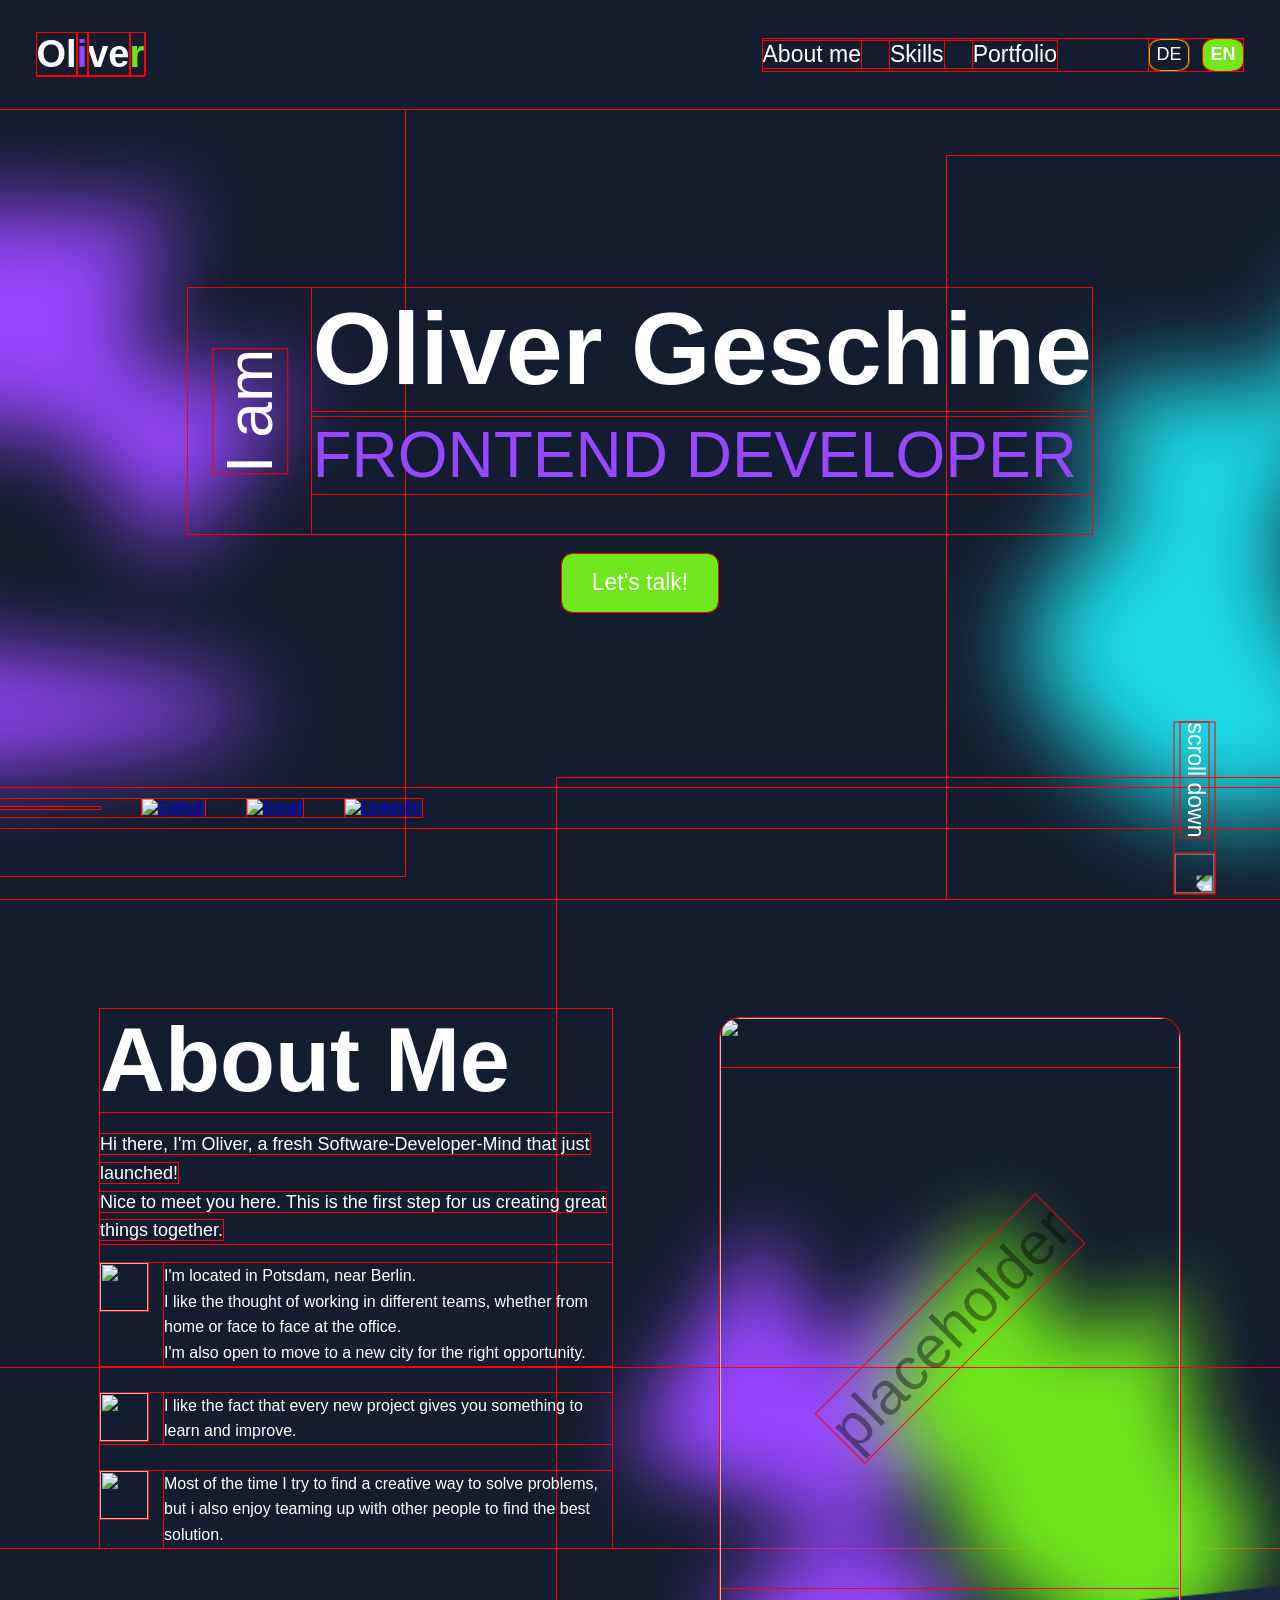
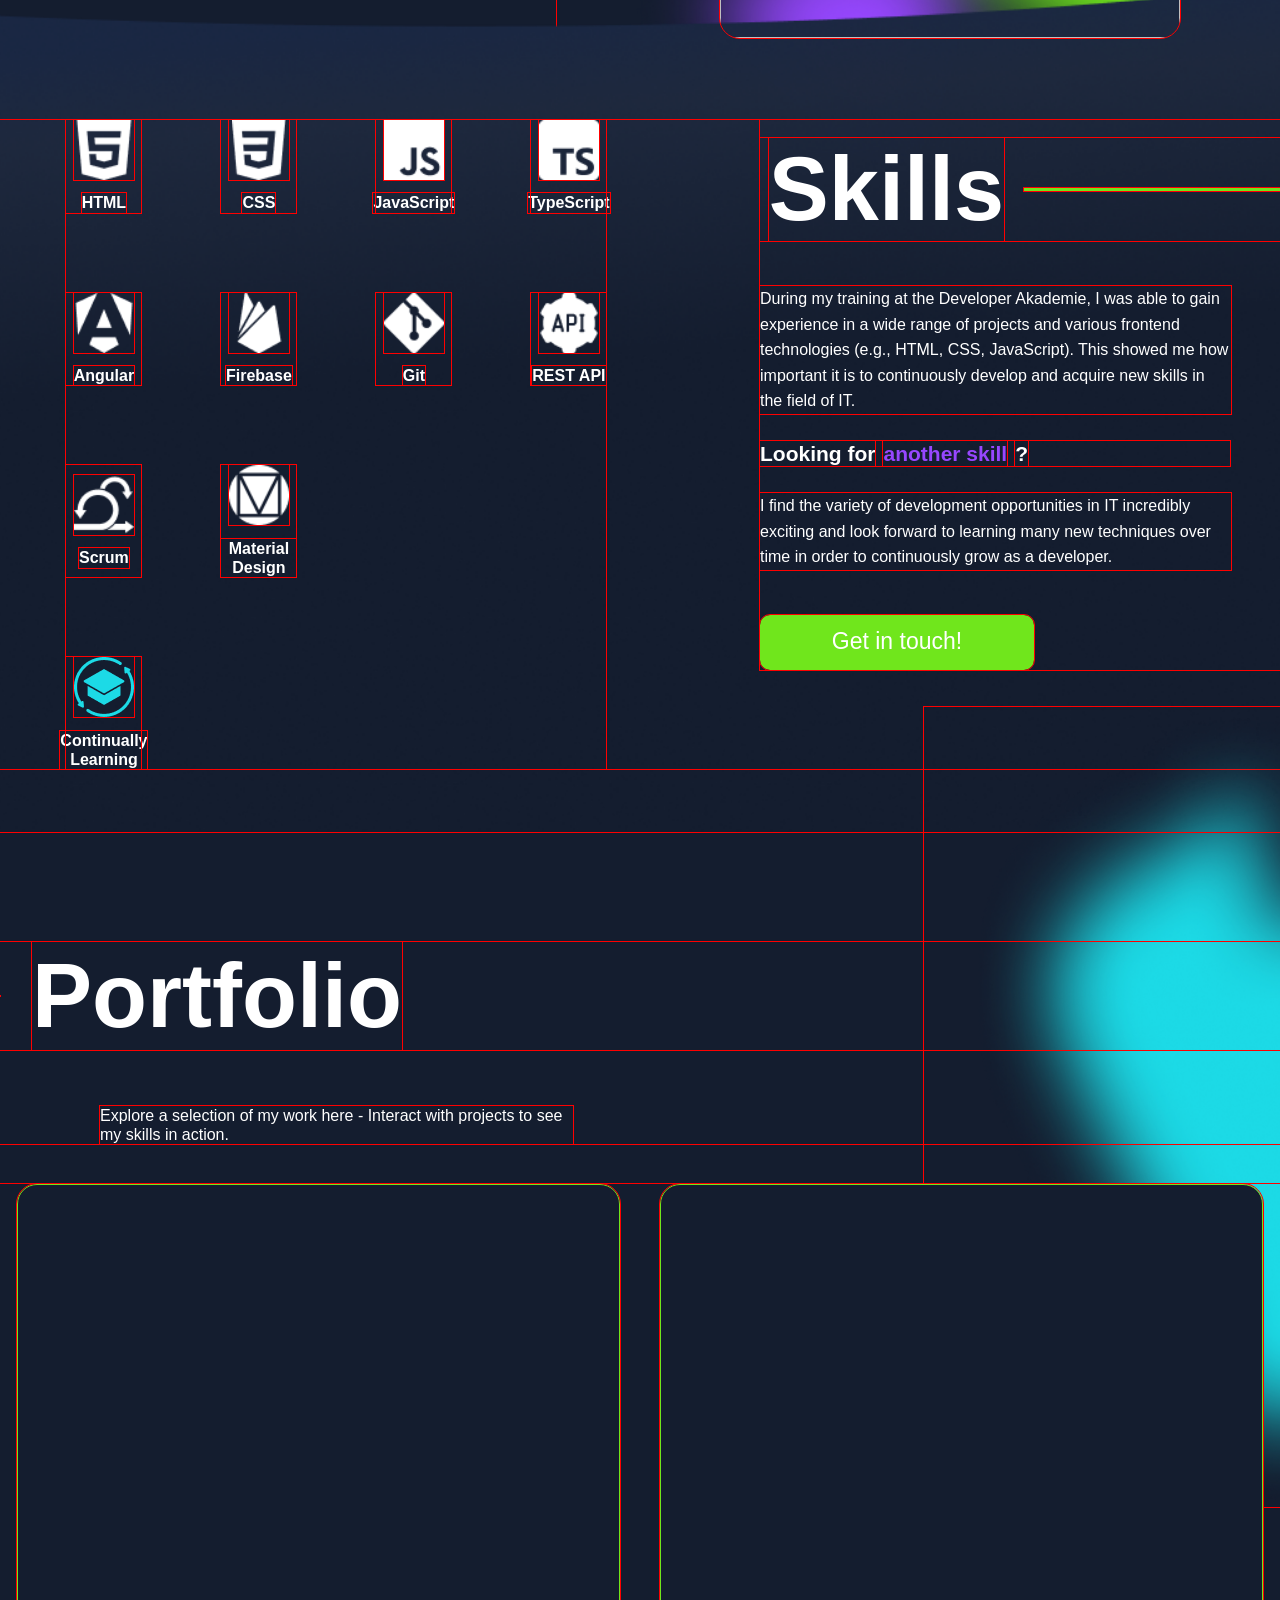
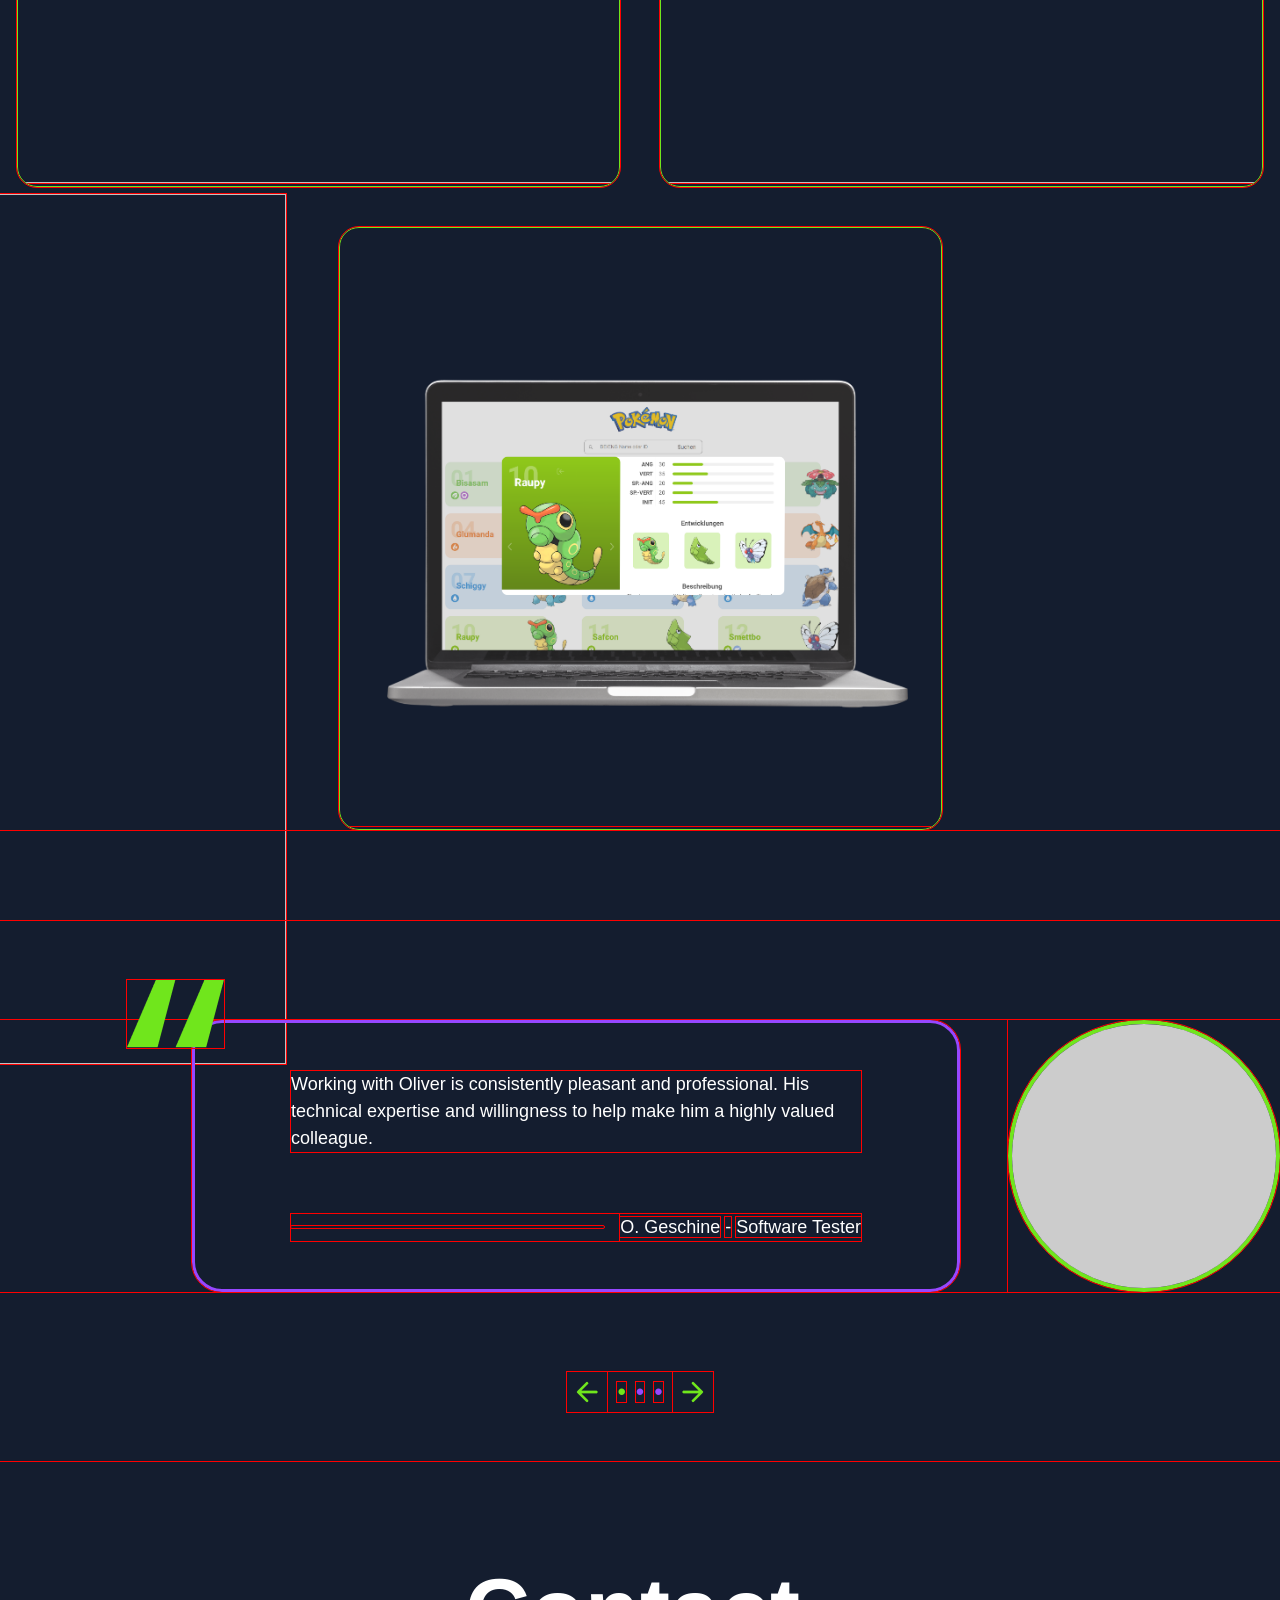
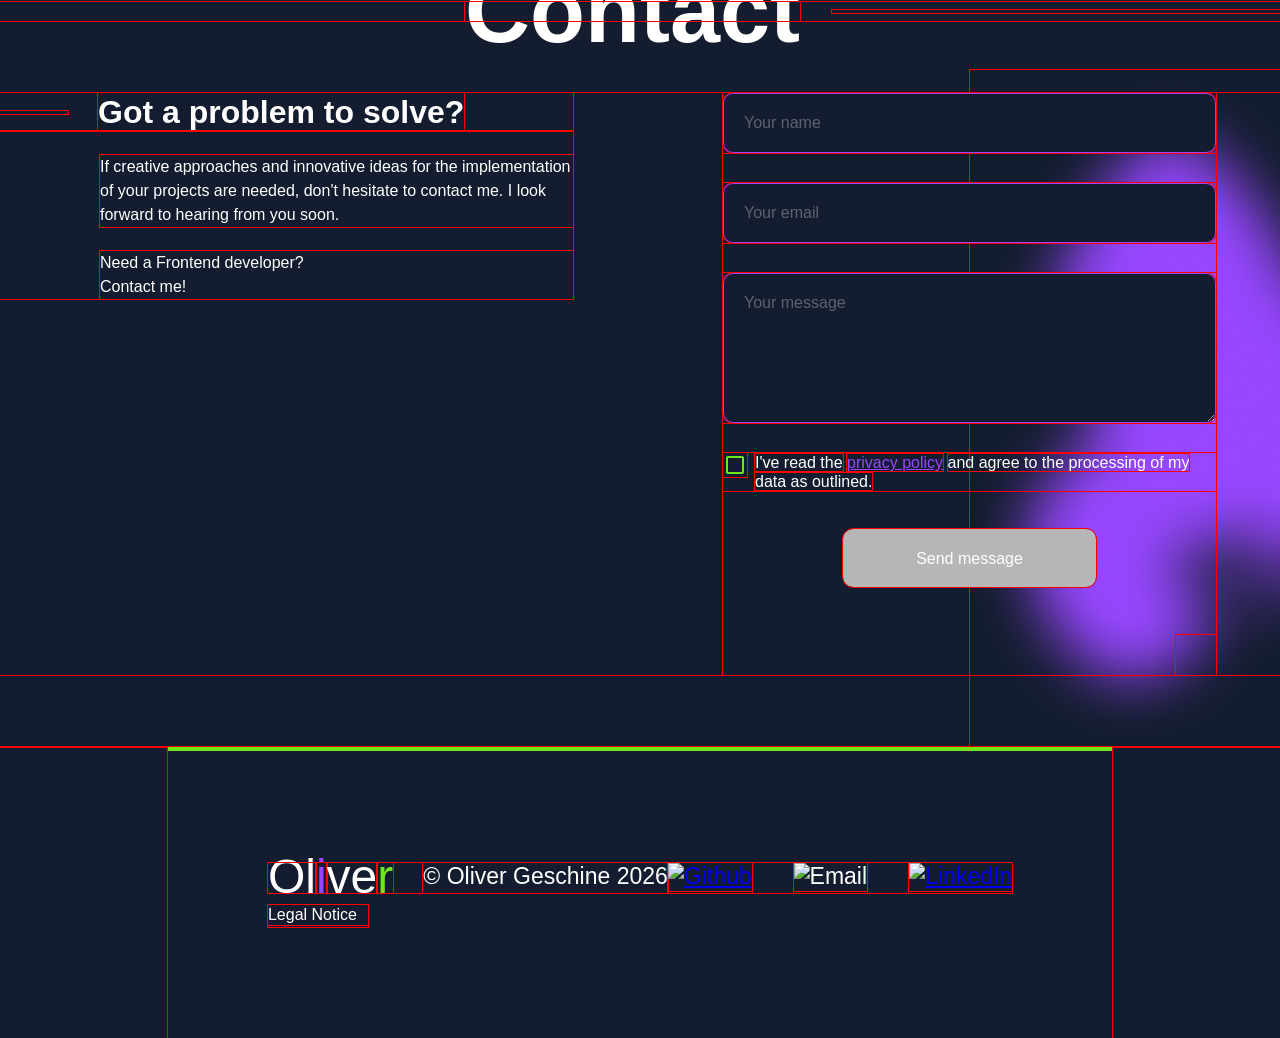
==== index.html @ 58167106 "update on contact section css & js" ====
<!DOCTYPE html>
<html lang="en" translate="no">

<head>
    <meta charset="UTF-8">
    <meta name="viewport" content="width=device-width, initial-scale=1.0">
    <title>Portfolio</title>

    <link rel="stylesheet" href="style.css">
    <link rel="stylesheet" href="./styles/navbar.css">
    <link rel="stylesheet" href="./styles/landing-section.css">
    <link rel="stylesheet" href="./styles/about-me-section.css">
    <link rel="stylesheet" href="./styles/skills-section.css">
    <link rel="stylesheet" href="./styles/portfolio-section.css">
    <link rel="stylesheet" href="./styles/comment-section.css">
    <link rel="stylesheet" href="./styles/contact-section.css">
    <link rel="stylesheet" href="./styles/footer.css">

    <link rel="icon"
        href="data:image/svg+xml,<svg xmlns='http://www.w3.org/2000/svg' viewBox='0 0 100 100'><rect fill='%23141D2F' width='100' height='100' rx='15'/><circle cx='50' cy='50' r='25' stroke='%2370E61C' stroke-width='6' fill='none'/><path d='M50 25 L50 35' stroke='%239747FF' stroke-width='6' stroke-linecap='round'/></svg>">

    <script src="https://cdn.jsdelivr.net/npm/@emailjs/browser@3/dist/email.min.js"></script>

    <script src="./scripts/includeHTML.js"></script>
    <script src="./scripts/projects.js"></script>
    <script src="./scripts/skills.js"></script>
    <script src="./scripts/comments.js"></script>
    <script src="./scripts/validation.js"></script>
    <script src="./scripts/contact.js"></script>
    <script src="./scripts/navbar.js"></script>
    <script src="./scripts/translations.js"></script>
    <script src="script.js"></script>
</head>

<body onload="init()">
    <div class="content-wrapper">
        <nav>
            <h1>
                <a href="#landing_page">
                    <span>Ol</span><span class="purple-dot">i</span><span>ve</span><span class="green-r">r</span>
                </a>
            </h1>


            <div class="navigation-bar">

                <div class="navigation-links-container">
                    <div class="navigations-links">
                        <a href="#about_me" onclick="setActiveNav(this)" data-translate="nav.about">About me</a>
                        <img class="navigation-links-img dNone" src="./assets/icons/purple_line.png" alt="">
                    </div>
                    <div class="navigations-links">
                        <a href="#skills" onclick="setActiveNav(this)" data-translate="nav.skills">Skills</a>
                        <img class="navigation-links-img dNone" src="./assets/icons/purple_line.png" alt="">
                    </div>
                    <div class="navigations-links">
                        <a href="#portfolio" onclick="setActiveNav(this)" data-translate="nav.portfolio">Portfolio</a>
                        <img class="navigation-links-img dNone" src="./assets/icons/purple_line.png" alt="">
                    </div>
                </div>

                <div class="change_language_container">
                    <button class="language-button" id="de_button" onclick="setLanguageDE()">DE</button>
                    <button class="language-button" id="en_button" onclick="setLanguageEN()">EN</button>
                </div>

                <div id="burger_menu" class="menu-icon dNone" onclick="toggleModal()">
                    <div class="menu-icon-line-top"></div>
                    <div class="menu-icon-line-middle"></div>
                    <div class="menu-icon-line-bottom"></div>
                </div>

            </div>

            <div id="modal" class="modal dNone">
                <div class="modal-content">
                    <a href="#about_me" onclick="setActiveNav(this)" data-translate="nav.about">About me</a>
                    <a href="#skills" onclick="setActiveNav(this)" data-translate="nav.skills">Skills</a>
                    <a href="#portfolio" onclick="setActiveNav(this)" data-translate="nav.portfolio">Portfolio</a>
                    <a href="#contact" onclick="setActiveNav(this)" data-translate="nav.contact">Contact</a>
                    <div class="modal-language-container">
                        <button class="language-button-modal" id="de_button_modal"
                            onclick="setLanguageDEModal()">DE</button>
                        <button class="language-button-modal dNone" id="de_active_modal">DE</button>
                        <p>/</p>
                        <button class="language-button-modal" id="en_button_modal"
                            onclick="setLanguageENModal()">EN</button>
                        <button class="language-button-modal dNone" id="en_active_modal">EN</button>
                    </div>
                </div>
            </div>

        </nav>


        <landing-section id="landing_page" class="landing-section">
            <div class="headline-wrapper">
                <h3 data-translate="landing.iam">I am</h3>
                <div class="headlines">
                    <h1>Oliver Geschine</h1>
                    <h2 data-translate="landing.role">FRONTEND DEVELOPER</h2>
                </div>
            </div>

            <a href="#contact" class="landing-section-button" data-translate="landing.cta">Let's talk!</a>

            <div class="landing-section-link-container">
                <div class="links">
                    <img src="./assets/icons/green_line.png" alt="">
                    <a href="https://github.com/OliGeschine" target="_blank"><img src="./assets/icons/github.png"
                            alt="Github"></a>
                    <a href="#contact"><img src="./assets/icons/email.png" alt="Email"></a>
                    <a href="https://www.linkedin.com/in/oliver-geschine-a71230404/" target="_blank"><img
                            src="./assets/icons/linkedin.png" alt="LinkedIn"></a>
                </div>

                <div class="scroll-down-container">
                    <p data-translate="landing.scroll">Scroll down</p>
                    <img src="./assets/icons/white_arrow_up_framed.png" alt="">
                </div>
            </div>

            <div class="landing-section-shadows">
                <img src="./assets/img/landing_section_shadow_purple.png" alt="">
                <img src="./assets/img/landing_section_shadow_blue.svg" alt="">
            </div>

        </landing-section>


        <section id="about_me" class="about_me_section">
            <div class="infobox">
                <h1 data-translate="about.title">About Me</h1>
                <span data-translate="about.intro">
                    Hi there, I'm Oliver, a fresh Software-Developer-Mind that just launched! <br>
                    Nice to meet you here. This is the first step for us creating great things together. <br>
                </span>
                <div class="short_info_container">
                    <div class="short_info">
                        <img class="about_me_icons" src="./assets/icons/location_icon.png" alt="">
                        <span data-translate="about.location">
                        </span>
                    </div>
                    <div class="short_info">
                        <img class="about_me_icons" src="./assets/icons/bulb_icon.png" alt="">
                        <span data-translate="about.learning">
                            I like the fact that every new project gives you something to learn and improve.

                        </span>
                    </div>
                    <div class="short_info">
                        <img class="about_me_icons" src="./assets/icons/puzzle_icon.svg" alt="">
                        <span data-translate="about.problem">
                            Most of the time I try to find a creative way to solve problems, but i also enjoy teaming up
                            with other people to find the best solution.
                        </span>
                    </div>
                </div>
            </div>

            <div class="profile_picture_container">
                <span class="placeholder_span">placeholder</span>
                <img class="profile_picture" src="./assets/img/profile_picture.png" alt="">
                <img class="about-me-section-shadows" src="./assets/img/purple_green_shadow.png" alt="">
                <img class="vector-bg-img" src="./assets/img/Vector.png" alt="">
            </div>


        </section>


        <section id="skills" class="skills_section">
            <div class="skills-content">
                <div id="skillsDesktop" class="skills-overview">
                    <div class="skill-container">
                        <img class="skills_picture" src="./assets/img/html.png" alt="">
                        <span>HTML</span>
                    </div>

                    <div class="skill-container">
                        <img class="skills_picture" src="./assets/img/css.png" alt="">
                        <span>CSS</span>
                    </div>
                    <div class="skill-container">
                        <img class="skills_picture" src="./assets/img/javascript.png" alt="">
                        <span>JavaScript</span>
                    </div>

                    <div class="skill-container">
                        <img class="skills_picture" src="./assets/img/typescript.png" alt="">
                        <span>TypeScript</span>
                    </div>
                    <div class="skill-container">
                        <img class="skills_picture" src="./assets/img/angular.png" alt="">
                        <span>Angular</span>
                    </div>

                    <div class="skill-container">
                        <img class="skills_picture" src="./assets/img/firebase.png" alt="">
                        <span>Firebase</span>
                    </div>
                    <div class="skill-container">
                        <img class="skills_picture" src="./assets/img/git.png" alt="">
                        <span>Git</span>
                    </div>

                    <div class="skill-container">
                        <img class="skills_picture" src="./assets/img/rest_api.png" alt="">
                        <span>REST API</span>
                    </div>
                    <div class="skill-container">
                        <img class="skills_picture" src="./assets/img/scrum.png" alt="">
                        <span>Scrum</span>
                    </div>

                    <div class="skill-container">
                        <img class="skills_picture" src="./assets/img/material_design.png" alt="">
                        <span>Material Design</span>
                    </div>
                    <div class="skill-container">
                        <img class="skills_picture" src="./assets/img/continually_learning_blue.png" alt="">
                        <span>Continually Learning</span>
                    </div>
                </div>

                <div class="skills_infobox">
                    <div class="skills_headline_container">
                        <h1 data-translate="skills.title">Skills</h1>
                        <img class="blue_line" src="./assets/icons/blue_line.png" alt="">
                    </div>

                    <span data-translate="skills.intro" class="skills-intro"></span>
                    <div id="skillsMobile" class="skills-overview">
                        <div class="skill-container">
                            <img class="skills_picture" src="./assets/img/html.png" alt="">
                            <span>HTML</span>
                        </div>

                        <div class="skill-container">
                            <img class="skills_picture" src="./assets/img/css.png" alt="">
                            <span>CSS</span>
                        </div>
                        <div class="skill-container">
                            <img class="skills_picture" src="./assets/img/javascript.png" alt="">
                            <span>JavaScript</span>
                        </div>

                        <div class="skill-container">
                            <img class="skills_picture" src="./assets/img/typescript.png" alt="">
                            <span>TypeScript</span>
                        </div>
                        <div class="skill-container">
                            <img class="skills_picture" src="./assets/img/angular.png" alt="">
                            <span>Angular</span>
                        </div>

                        <div class="skill-container">
                            <img class="skills_picture" src="./assets/img/firebase.png" alt="">
                            <span>Firebase</span>
                        </div>
                        <div class="skill-container">
                            <img class="skills_picture" src="./assets/img/git.png" alt="">
                            <span>Git</span>
                        </div>

                        <div class="skill-container">
                            <img class="skills_picture" src="./assets/img/rest_api.png" alt="">
                            <span>REST API</span>
                        </div>
                        <div class="skill-container">
                            <img class="skills_picture" src="./assets/img/scrum.png" alt="">
                            <span>Scrum</span>
                        </div>

                        <div class="skill-container">
                            <img class="skills_picture" src="./assets/img/material_design.png" alt="">
                            <span>Material Design</span>
                        </div>
                        <div class="skill-container">
                            <img class="skills_picture" src="./assets/img/continually_learning_blue.png" alt="">
                            <span>Continually Learning</span>
                        </div>
                    </div>
                    <div class="h2_container">
                        <p data-translate="skills.looking"></p>
                        <p data-translate="skills.another" class="purple-p">another skill</p>
                        <p data-translate="skills.question">?</p>
                    </div>
                    <span data-translate="skills.description" class="skills_infobox_span"></span>
                    <a href="#contact" class="skills-section-button" data-translate="skills.cta"></a>
                </div>
            </div>
        </section>



        <section id="portfolio" class="portfolio_section">
            <div class="project-headline-wrapper">
                <div class="headline_container">
                    <img src="./assets/icons/purple_line.png" alt="">
                    <h1 data-translate="portfolio.title">Portfolio</h1>
                </div>
                <span data-translate="portfolio.headline" class="headline_span"></span>
            </div>

            <div id="projectList" class="project-wrapper"></div>
            <div class="portfolio-section-shadows">
                <img class="blue-shadow" src="./assets/img/blue_shadow.png" alt="">
                <img class="green-shadow" src="./assets/img/green_shadow.png" alt="">
            </div>

        </section>


        <section class="comment-section" id="comment-section">
            <div class="comment-content">
                <img class="quote-marks" src="./assets/icons/quotation_marks_green.png" alt="">
                <div class="comment-container">
                    <span name="comment" id="comment" cols="30" rows="10"
                        placeholder="Write your comment here..."></span>
                    <div class="comment-writer-container">
                        <img class="comment-blue-line" src="./assets/icons/blue_line.png" alt="">
                        <div class="comment-writer">
                            <span id="name"></span>
                            <span>-</span>
                            <span id="position"></span>
                        </div>
                    </div>
                </div>
                <div class="comment-img-container">
                    <div class="green-border">
                        <img class="comment-img" id="comment_img" alt="">
                    </div>
                    <img class="comment-green-line" src="./assets/icons/green_line.png" alt="">
                </div>
            </div>

            <div class="comment-navigation-container">
                <div id="left_arrow" class="arrow" onclick="changeComment(-1)" alt=""></div>
                <span id="navigation_dot_left" class="navigation-dot">•</span>
                <span id="navigation_dot_middle" class="navigation-dot">•</span>
                <span id="navigation_dot_right" class="navigation-dot">•</span>
                <div id="right_arrow" class="arrow" onclick="changeComment(1)" alt=""></div>
            </div>
        </section>

        <section id="contact" class="contact-section">

            <div class="contact-headline-container">
                <h1 data-translate="contact.title">Contact</h1>
                <img src="./assets/icons/green_line.png" alt="">
            </div>
            <div class="contact-content-container">
                <div class="contact-content-wrapper">
                    <div class="contact-content-headline-container">
                        <img class="contact-content-img" src="./assets/icons/blue_line.png" alt="">
                        <h2 data-translate="contact.problem">Got a problem to solve?</h2>
                    </div>
                    <div class="contact-content-span-container">
                        <span data-translate="contact.message"></span>
                        <span data-translate="contact.need">Need a Frontend developer? Contact me!</span>
                    </div>
                </div>
                <div class="contact-input-container">
                    <div class="inputFieldWrapper">
                        <input class="inputFields" type="text" placeholder="Your name" id="contactName"
                            data-translate-placeholder="contact.name.placeholder" required>
                        <img class="inputIcon" src="./assets/icons/error.png" alt="Error">
                        <div id="nameError" class="inputError dNone" data-translate="contact.name.errorText">Fehlertext
                        </div>
                    </div>
                    <div class="inputFieldWrapper">
                        <input class="inputFields" type="email" placeholder="Your email" id="contactEmail"
                            data-translate-placeholder="contact.email.placeholder" required>
                        <img class="inputIcon" src="./assets/icons/error.png" alt="Error">
                        <div id="emailError" class="inputError dNone" data-translate="contact.email.errorText">
                            Fehlertext</div>
                    </div>
                    <div class="inputFieldWrapper">
                        <textarea class="inputFields contact-message" placeholder="Your message" id="contactMessage"
                            data-translate-placeholder="contact.message.placeholder" required></textarea>
                        <img class="inputIcon" src="./assets/icons/error.png" alt="Error">
                        <div id="messageError" class="inputError dNone" data-translate="contact.message.errorText">
                            Fehlertext</div>
                    </div>
                    <div class="checkbox-container">
                        <div id="checkbox" type="checkbox" class="checkbox-icon-container"></div>
                        <p>
                            <span data-translate="contact.privacy.before">I've read the</span>
                            <span class="privacy-policy" data-translate="contact.privacy.link"
                                onclick="window.location.href='./privacy_policy.html'">privacy policy</span>
                            <span data-translate="contact.privacy.after">and agree to the processing of my data as
                                outlined.</span>
                        </p>
                        <span class="error-message" data-translate="contact.privacy.error">Please accept the privacy
                            policy.</span>
                    </div>
                    <button id="sendMessageButton" class="send-message-button" data-translate="contact.send"
                        disabled>Send message</button>
                    <a id="up_arrow" class="arrow" href="#landing_page"></a>
                </div>
            </div>
            <div class="inputFieldContainer">
            </div>
            <div class="contact-section-shadow">
                <img class="purple-shadow" src="./assets/img/purple_shadow.png" alt="">
            </div>
        </section>
        <div class="inlude-html" w3-include-html="./footer.html"></div>
    </div>
</body>

</html>
---- style.css ----
* {
    margin: 0;
    padding: 0;
    box-sizing: border-box;
    outline: 1px solid red;
}

html {
    height: 100%;
    scroll-behavior: smooth;
    background-color: #000000;
    display: flex;
    justify-content: center;
}

body {
    height: 100%;
    color: white;
    display: flex;
    justify-content: center;
    margin: 0;
    padding: 0;
    font-family: 'Poppins', sans-serif;
    box-sizing: border-box;
    width: 100%;
}

.content-wrapper {
    max-width: 1440px;
    width: 100%;
    display: flex;
    flex-direction: column;
    align-items: center;
    position: absolute;
    overflow: hidden;
    background-color: #141D2F;
}

.inlude-footer {
    width: 100%;
}

.dNone {
    display: none;
}

@font-face {
    font-family: 'Poppins';
    src: url('assets/fonts/Poppins/Poppins-Regular.woff') format('woff');
}

.poppins-thin {
    font-family: "Poppins", sans-serif;
    font-weight: 100;
    font-style: normal;
}

.poppins-extralight {
    font-family: "Poppins", sans-serif;
    font-weight: 200;
    font-style: normal;
}

.poppins-light {
    font-family: "Poppins", sans-serif;
    font-weight: 300;
    font-style: normal;
}

.poppins-regular {
    font-family: "Poppins", sans-serif;
    font-weight: 400;
    font-style: normal;
}

.poppins-medium {
    font-family: "Poppins", sans-serif;
    font-weight: 500;
    font-style: normal;
}

.poppins-semibold {
    font-family: "Poppins", sans-serif;
    font-weight: 600;
    font-style: normal;
}

.poppins-bold {
    font-family: "Poppins", sans-serif;
    font-weight: 700;
    font-style: normal;
}

.poppins-extrabold {
    font-family: "Poppins", sans-serif;
    font-weight: 800;
    font-style: normal;
}

.poppins-black {
    font-family: "Poppins", sans-serif;
    font-weight: 900;
    font-style: normal;
}

.poppins-thin-italic {
    font-family: "Poppins", sans-serif;
    font-weight: 100;
    font-style: italic;
}

.poppins-extralight-italic {
    font-family: "Poppins", sans-serif;
    font-weight: 200;
    font-style: italic;
}

.poppins-light-italic {
    font-family: "Poppins", sans-serif;
    font-weight: 300;
    font-style: italic;
}

.poppins-regular-italic {
    font-family: "Poppins", sans-serif;
    font-weight: 400;
    font-style: italic;
}

.poppins-medium-italic {
    font-family: "Poppins", sans-serif;
    font-weight: 500;
    font-style: italic;
}

.poppins-semibold-italic {
    font-family: "Poppins", sans-serif;
    font-weight: 600;
    font-style: italic;
}

.poppins-bold-italic {
    font-family: "Poppins", sans-serif;
    font-weight: 700;
    font-style: italic;
}

.poppins-extrabold-italic {
    font-family: "Poppins", sans-serif;
    font-weight: 800;
    font-style: italic;
}

.poppins-black-italic {
    font-family: "Poppins", sans-serif;
    font-weight: 900;
    font-style: italic;
}
---- styles/navbar.css ----
h1 a {
    text-decoration: none;
    color: white;

}

nav h1 {
    font-size: 38px;
}

nav {
    width: 100%;
    height: 109px;
    display: flex;
    justify-content: space-between;
    align-items: center;
    position: fixed;
    top: 0px;
    left: 50%;
    transform: translateX(-50%);
    max-width: 1440px;
    z-index: 99;
    background-color: #141D2F;
    padding: 0 37px;
}

.navigation-bar {
    gap: 92px;
    display: flex;
    align-items: center;
}

.navigation-links-container {
    display: flex;
    font-size: 23px;
    gap: 29px;
}

.navigation-links-container a {
    text-decoration: none;
    color: white;
    font-weight: 400;
    font-style: normal;
}

.navigation-links-container a:hover {
    color: #70e71a;
}

.navigations-links {
    display: flex;
    flex-direction: column;
    justify-content: flex-start;
    cursor: pointer;
}

.navigation-links-img {
    width: 57px;
    height: 3px;
}

.navigations-links.active a {
    color: #70e71a !important;
}

.navigations-links.active .navigation-links-img {
    display: block !important;
}

.change_language_container {
    display: flex;
    gap: 14px;
}

.language-button {
    font-family: 'Poppins', sans-serif;
    color: white;
    font-size: 18px;
    line-height: 120%;
    font-weight: 400;
    width: 40px;
    height: 32px;
    border-radius: 30%;
    background-color: #141D2F;
    border: solid 1px #70e71a;
}

.language-button:hover {
    cursor: pointer;
    background-color: #9747FF;
    border-color: #9747FF;
}

.language-button.active {
    background-color: #70e71a;
    font-weight: 700;
}

.language-button.active:hover {
    border-color: #70e71a;
    cursor: default;
}

.purple-dot {
    color: #9747ff;
}

.green-r {
    color: #70e71a;
}

.menu-icon {
    flex-direction: column;
    justify-content: center;
    align-items: center;
    width: 48px;
    height: 48px;
    padding-bottom: 0;
    padding-right: 0;
    margin-right: -0.5rem;
    cursor: pointer;
}

.menu-icon-line-top {
    width: 24px;
    height: 2px;
    background-color: white;
    padding-bottom: 0;
    padding-right: 0;
    transition: transform 0.7s;
    transform: translate3d(0px, 0px, 0px) scale3d(1, 1, 1) rotateX(0deg) rotateY(0deg) rotateZ(0deg) skew(0deg, 0deg);
    transform-style: preserve-3d;
}

.menu-icon-line-top.active {
    transform: translate3d(0px, 8px, 0px) scale3d(1, 1, 1) rotateX(0deg) rotateY(0deg) rotateZ(-45deg) skew(0deg, 0deg);
    transform-style: preserve-3d;
}

.menu-icon-line-middle {
    display: flex;
    justify-content: center;
    align-items: center;
    width: 24px;
    height: 2px;
    background-color: white;
    margin-top: 6px;
    margin-bottom: 6px;
    padding-bottom: 0;
    padding-right: 0;
    transition: width 0.3s;
}

.menu-icon-line-middle.active {
    width: 0px;
    height: 2px;
}

.menu-icon-line-bottom {
    width: 24px;
    height: 2px;
    background-color: white;
    padding-bottom: 0;
    padding-right: 0;
    transition: transform 0.7s;
    transform: translate3d(0px, 0px, 0px) scale3d(1, 1, 1) rotate(0deg) rotateY(0deg) rotateZ(0deg) skew(0deg, 0deg);
    transform-style: preserve-3d;
}

.menu-icon-line-bottom.active {
    transform: translate3d(0px, -8px, 0px) scale3d(1, 1, 1) rotateX(0deg) rotateY(0deg) rotateZ(45deg) skew(0deg, 0deg);
    transform-style: preserve-3d;
}

/* --- Modal --- */
.modal {
    display: flex;
    align-items: center;
    justify-content: center;
    position: fixed;
    top: 109px;
    right: 0;
    width: 250px;
    height: 500px;
    background-color: #414857;
    transform: translateX(100%);
    transition: transform 0.3s ease-in-out;
    z-index: 98;
}

.modal.dNone {
    display: none;
}

.modal.show {
    transform: translateX(0);
}

.modal-content {
    display: flex;
    justify-content: center;
    flex-direction: column;
    gap: 29px;
}

.modal-content a {
    font-size: 22px;
    text-decoration: none;
    color: white;
}

.modal-content a:hover {
    color: #70e71a;
}

.modal-language-container {
    display: flex;
    align-items: center;
    line-height: 120%;
}

.language-button-modal {
    font-family: 'Poppins', sans-serif;
    color: white;
    font-size: 18px;
    line-height: 120%;
    font-weight: 400;
    width: 40px;
    height: 32px;
    background-color: transparent;
    border: none;
    cursor: pointer;
}

.language-button-modal:hover {
    color: #70e71a;
}

.language-button-modal.active {
    color: #70e71a;
    font-weight: 700;
}


@media(max-width: 768px) {
    .navigation-links-container {
        display: none;
    }

    .change_language_container {
        display: none;
    }

    .menu-icon {
        display: flex;
        cursor: pointer;
    }
}
---- styles/landing-section.css ----
.landing-section {
    width: 100%;
    height: 100vh;
    display: flex;
    flex-direction: column;
    justify-content: center;
    align-items: center;
    position: relative;
    background-color: #141D2F;
    isolation: isolate;
}

.landing-section h1 {
    font-weight: 700;
    font-size: clamp(36px, 8vw, 128px);
    height: auto;
    line-height: 1.2;
}

.landing-section h2 {
    color: #9747FF;
    font-weight: 400;
    font-size: clamp(28px, 5vw, 64px);
    height: auto;
    line-height: 1.2;
}

.landing-section h3 {
    font-weight: 400;
    height: auto;
    font-size: clamp(28px, 5vw, 90px);
    rotate: -90deg;
    white-space: nowrap;
}

.headline-wrapper {
    display: flex;
    align-items: center;
}

.headlines {
    display: flex;
    flex-direction: column;
    gap: 6px;
    padding-bottom: 40px;
}

.landing-section-button {
    cursor: pointer;
    color: white;
    height: auto;
    border-radius: 10px;
    padding: clamp(12px, 2vw, 15px) clamp(20px, 4vw, 30px);
    background-color: #70E61C;
    font-size: clamp(16px, 2.5vw, 23px);
    line-height: 120%;
    transition: all 0.3s ease-in-out;
    border: none;
    text-decoration: none;
    margin-top: 20px;
    text-align: center;
}

.landing-section-button:hover {
    background-color: #9747FF;
    transform: scale(1.15);
}

.landing-section-link-container {
    display: flex;
    justify-content: space-between;
    align-items: center;
    width: 100%;
    position: absolute;
    bottom: clamp(40px, 8vh, 100px);
}

.links {
    display: flex;
    align-items: center;
    gap: clamp(20px, 4vw, 42px);
}

.links>img {
    width: clamp(50px, 10vw, 100px);
    height: 2px;
}

.links a {
    transition: transform 0.1s ease-in-out;
}

.links a img {
    width: clamp(30px, 5vw, 40px);
    height: clamp(30px, 5vw, 40px);
}

.links a:hover {
    transform: scale(1.2);
}

.scroll-down-container {
    display: flex;
    align-items: center;
    gap: 16px;
    font-size: clamp(14px, 2.5vw, 23px);
    line-height: 120%;
    transform: rotate(90deg);
    transform-origin: center;
    white-space: nowrap;
}

.scroll-down-container img {
    width: clamp(30px, 5vw, 40px);
    height: clamp(30px, 5vw, 40px);
    transform: rotate(90deg);
}

.landing-section-shadows {
    position: absolute;
    top: 0;
    left: 0;
    width: 100%;
    height: 100%;
    z-index: -1;
    pointer-events: none;
    overflow: hidden;
}

.landing-section-shadows img:first-child {
    position: absolute;
    top: 12%;
    left: clamp(-500px, calc(-85vw / 3), -185px);
    width: clamp(400px, 60vw, 800px);
    height: clamp(400px, 60vw, 800px);
}

.landing-section-shadows img:nth-child(2) {
    position: absolute;
    top: 60%;
    right: clamp(-435px, calc(-85vw / 2.5), -230px);
    transform: translateY(-50%);
    width: clamp(400px, 60vw, 800px);
    height: clamp(400px, 60vw, 800px);
}

/* Tablet & kleine Desktops */
@media(max-width: 1024px) {
    .headlines {
        padding-bottom: 20px;
    }
}

/* Tablets Portrait */
@media(max-width: 768px) {
    .headlines {
        padding-bottom: 0;
    }

    .scroll-down-container {
        display: none;
    }
}

/* Mobile Landscape */
@media(max-width: 600px) {
    .landing-section {
        height: auto;
        min-height: 100vh;
    }

    .links {
        gap: 30px;
        justify-content: center;
    }
}

/* Mobile Portrait */
@media(max-width: 480px) {
    .headlines {
        gap: 4px;
    }
}

/* Extra Small Devices */
@media(max-width: 375px) {
    .links {
        gap: 20px;
    }

    .links a img {
        width: 30px;
        height: 30px;
    }
}
---- styles/about-me-section.css ----
.about_me_section {
    display: flex;
    width: 100%;
    padding-top: 109px;
    gap: 190px;
    align-items: center;
    box-sizing: border-box;
    background-color: #141D2F;
    padding-right: clamp(20px, 8vw, 100px);
    padding-left: clamp(20px, 8vw, 100px);
    isolation: isolate;
    position: relative;
    /* ✅ Bereits vorhanden */
}

.about_me_section h1 {
    font-size: clamp(36px, 8vw, 90px);
    margin-bottom: clamp(12px, 2vh, 20px);
}

.infobox {
    width: clamp(300px, 40vw, 530px);
    z-index: 3;
    position: relative;
    /* ⚠️ NEU: Erstellt Stacking Context */
}

.infobox>span {
    font-size: clamp(15px, 2vw, 18px);
    line-height: 1.6;
}

.vector-bg-img {
    width: 2100px;
    /* height: 878px; */
    position: absolute;
    top: 300px;
    z-index: 0;
    pointer-events: none;
}

.profile_picture_container {
    display: flex;
    justify-content: center;
    align-items: center;
    top: 50px;
    height: 520px;
    position: relative;
    z-index: 2;
}

.profile_picture {
    height: 620px;
    width: 460px;
    border-radius: 20px;
    z-index: 1;
    position: relative;
}

.placeholder_span {
    position: absolute;
    font-size: clamp(28px, 5vw, 60px);
    color: rgba(0, 0, 0, 0.4);
    rotate: -45deg;
    z-index: 2;
}

.short_info_container {
    display: flex;
    flex-direction: column;
    gap: clamp(20px, 3vh, 30px);
    max-width: clamp(300px, 50vw, 600px);
    padding-top: clamp(16px, 2vh, 24px);
}

.short_info {
    display: flex;
    align-items: flex-start;
    gap: clamp(12px, 2vw, 16px);
}

.short_info span {
    line-height: 1.6;
    flex: 1;
}

.about_me_icons {
    width: clamp(32px, 4vw, 48px);
    height: clamp(32px, 4vw, 48px);
    z-index: 1;
    flex-shrink: 0;
    position: relative;
    /* ⚠️ NEU: Für z-index */
}

.about_me_icons:hover {
    transform: scale(1.3);
    transition: all 0.1s ease-in-out;
}

.about-me-section-shadows {
    position: absolute;
    padding-top: 350px;
    height: 1100px;
    z-index: -1;
    pointer-events: none;
}

@media(max-width: 1310px) {
    .about_me_section {
        gap: 0px;
        justify-content: space-between;
    }
}

/* ⚠️ MOBILE */
@media(max-width: 1180px) {
    .about_me_section {
        flex-direction: column;
        align-items: center;
        gap: 40px;
        padding-right: 0;
        padding-left: 0;
    }

    /* ⚠️ Bild OBEN */
    .profile_picture_container {
        right: 0;
        order: 1;
        width: 100%;
        max-width: 400px;
        z-index: 2;
    }

    .infobox {
        z-index: 3;
        order: 2;
        padding-right: clamp(20px, 8vw, 100px);
        padding-left: clamp(20px, 8vw, 100px);
        padding-top: 85px;
        width: 100%;
        position: relative;
    }

    .about_me_section h1 {
        font-size: clamp(32px, 8vw, 48px);
        text-align: left;
    }

    .infobox>span {
        font-size: clamp(14px, 3vw, 16px);
    }

    .short_info_container {
        font-size: clamp(14px, 3vw, 16px);
        gap: clamp(16px, 3vh, 24px);
    }

    .about_me_icons {
        width: clamp(28px, 6vw, 40px);
        height: clamp(28px, 6vw, 40px);
    }

    .profile_picture {
        position: relative;
        z-index: 1;
    }

    .vector-bg-img {
        width: 1900px;
        top: 320px;
        z-index: 0;
    }
}

/* ⚠️ TABLET - Medium */
@media(max-width: 768px) {
    .about_me_section {
        gap: 0px;
    }

    .vector-bg-img {
        width: 850px;
        top: 450px;
        z-index: 0;
    }

    .infobox {
        padding-top: 120px;
    }
}

@media(max-width: 600px) {
    .vector-bg-img {
        width: 750px;
        top: 410px;
        z-index: 0;
    }

    .profile_picture {
        height: 520px;
        width: 380px;
    }

    .infobox {
        padding-top: 80px;
    }
}

/* ⚠️ SMALL MOBILE - 480px */
@media(max-width: 480px) {
    .about_me_section {
        gap: 0px;
        padding-top: 40px;
    }

    .about_me_section h1 {
        font-size: 36px;
    }

    .infobox {
        padding-top: 24px;
    }

    .profile_picture_container {
        max-width: 350px;
        height: 520px;
        z-index: 2;
    }

    .profile_picture {
        height: 420px;
        width: 300px;
    }

    .vector-bg-img {
        width: 640px;
        top: 375px;
        z-index: 0;
    }
}

/* ⚠️ EXTRA SMALL - 375px */
@media(max-width: 375px) {
    .about_me_section {
        gap: 40px;
        padding-top: 80px;
    }

    .about_me_section h1 {
        font-size: 32px;
    }

    .short_info_container {
        font-size: 13px;
        gap: 16px;
    }

    .about_me_icons {
        width: 30px;
        height: 30px;
    }

    .profile_picture_container {
        max-width: 280px;
        height: 360px;
        z-index: 2;
    }

    .profile_picture {
        height: 320px;
        width: 230px;
    }

    .vector-bg-img {
        width: 560px;
        height: 630px;
        top: 195px;
        z-index: 0;
    }

    .infobox {
        padding-top: 6px;
    }
}
---- styles/skills-section.css ----
.skills_section {
    display: flex;
    width: 100%;
    align-items: center;
    background-color: #141D2F;
    min-height: clamp(600px, 100vh, 885px);
    height: auto;
    box-sizing: border-box;
    overflow: hidden;
    padding-top: 109px;
}

.skillsDNone {
    display: none !important;
}

.skills-content {
    display: flex;
    justify-content: flex-end;
    position: relative;
    width: 100%;
    max-width: 1440px;
    margin: 0 auto;
    gap: clamp(60px, 12vw, 200px);
    align-items: flex-start;
}

.skills-overview {
    display: grid;
    grid-template-columns: repeat(4, 1fr);
    gap: clamp(40px, 8vw, 80px) clamp(40px, 8vw, 80px);
    grid-template-areas:
        "skill1 skill2 skill3 skill4"
        "skill5 skill6 skill7 skill8"
        "skill9 skill10 . ."
        "skill11 . . .";
}

.skill-container {
    display: flex;
    flex-direction: column;
    align-items: center;
    justify-content: center;
    gap: clamp(10px, 1.5vh, 15px);
    text-align: center;
    width: 100%;
    max-width: clamp(70px, 10vw, 75px);
}

.skill-container:nth-child(1) {
    grid-area: skill1;
}

.skill-container:nth-child(2) {
    grid-area: skill2;
}

.skill-container:nth-child(3) {
    grid-area: skill3;
}

.skill-container:nth-child(4) {
    grid-area: skill4;
}

.skill-container:nth-child(5) {
    grid-area: skill5;
}

.skill-container:nth-child(6) {
    grid-area: skill6;
}

.skill-container:nth-child(7) {
    grid-area: skill7;
}

.skill-container:nth-child(8) {
    grid-area: skill8;
}

.skill-container:nth-child(9) {
    grid-area: skill9;
}

.skill-container:nth-child(10) {
    grid-area: skill10;
}

.skill-container:nth-child(11) {
    grid-area: skill11;
}

.skill-container span {
    font-size: clamp(13px, 1.3vw, 16px);
    font-weight: 700;
    line-height: 120%;
}

.skills_picture {
    width: clamp(40px, 5vw, 60px);
    height: clamp(40px, 5vw, 60px);
    object-fit: contain;
}

.skills_picture:hover {
    transform: translateY(-10px);
    transition: all 0.1s ease-in-out;
}

.skills_section h1 {
    font-size: clamp(48px, 8vw, 90px);
    margin: 0;
}

.skills_infobox {
    max-width: 520px;
    width: 100%;
    display: flex;
    flex-direction: column;
    gap: clamp(20px, 3vh, 30px);
    padding-top: clamp(10px, 2vh, 20px);
    flex-shrink: 0;
}

.skills_headline_container {
    display: flex;
    align-items: center;
    justify-content: flex-end;
    gap: clamp(15px, 2vw, 20px);
    margin-bottom: clamp(10px, 2vh, 20px);
    width: 100%;
    max-width: clamp(300px, 90vw, 761px);
    flex-wrap: wrap;
    margin-left: auto;
}

.skills_section h2 {
    font-size: clamp(24px, 4vw, 32px);
    margin: 0;
    line-height: 120%;
}

.skills_infobox_span {
    display: flex;
    font-size: clamp(15px, 1.8vw, 16px);
    line-height: 1.6;
    width: 100%;
    max-width: 471px;
}


.skills-intro {
    font-size: clamp(15px, 1.8vw, 16px);
    line-height: 1.6;
    width: 100%;
    max-width: 471px;
}

.blue_line {
    width: clamp(120px, 20vw, 287px);
    height: clamp(2px, 0.3vh, 3px);
    background-color: #70E61C;
    flex-shrink: 0;
}

.h2_container {
    display: flex;
    align-items: center;
    gap: clamp(6px, 1vw, 8px);
    line-height: 120%;
    width: 100%;
    max-width: 470px;
    flex-wrap: wrap;
}

.skills_section p {
    font-size: clamp(18px, 2.5vw, 21px);
    font-weight: 700;
    line-height: 120%;
    margin: 0;
}

.purple-p {
    font-size: clamp(18px, 2.6vw, 22px);
    color: #9747ff;
}

.skills-section-button {
    display: flex;
    align-items: center;
    justify-content: center;
    cursor: pointer;
    color: white;
    height: auto;
    width: auto;
    max-width: clamp(200px, 50vw, 274px);
    border-radius: clamp(8px, 1vw, 10px);
    padding: clamp(12px, 1.5vh, 15px) clamp(20px, 3vw, 30px);
    background-color: #70E61C;
    font-size: clamp(18px, 2.5vw, 23px);
    line-height: 120%;
    transition: all 0.3s ease-in-out;
    border: none;
    margin-top: clamp(15px, 2vh, 20px);
    text-decoration: none;
}

.skills-section-button:hover {
    background-color: #9747FF;
    transform: scale(1.07);
}

/* ⚠️ TABLET - 3 Spalten */
@media(max-width: 1180px) {
    .skills-content {
        gap: clamp(50px, 10vw, 120px);
        flex-direction: column-reverse;
        align-items: center;
    }

    .h2_container {
        max-width: 100%;
        justify-content: flex-end;
        padding-right: clamp(12px, 4vw, 60px);
    }

    .skills_infobox {
        max-width: 100%;
        padding-left: clamp(12px, 4vw, 60px);
        flex-direction: column;
    }

    .skills_infobox_span {
        justify-content: flex-end;
        padding-right: clamp(12px, 4vw, 60px);
        margin-left: auto;
        text-align: right;
    }

    .skills-overview {
        align-self: center;
    }

    .skills-section-button {
        align-self: flex-end;
        margin-left: auto;
        margin-right: clamp(12px, 4vw, 60px);
    }
}

/* ⚠️ MOBILE - 2 Spalten, Infobox OBEN */
@media(max-width: 768px) {
    .skills-content {
        gap: clamp(40px, 6vh, 60px);
        padding-top: 0;
    }

    .skills_headline_container {
        gap: 10px;
    }

    .blue_line {
        width: clamp(150px, 40vw, 200px);
    }

    .skills-section-button {
        align-self: center;
        margin-left: auto;
        margin-right: auto;
    }
}

@media (max-width: 515px) {
    .skills-intro {
        padding-right: clamp(12px, 4vw, 60px);
    }

    .skills-overview {
        align-self: auto;
    }
}

/* ⚠️ SMALL MOBILE - 480px */
@media(max-width: 480px) {
    .skills_section h1 {
        font-size: 42px;
    }

    .skills-overview {
        grid-template-columns: repeat(3, 1fr);
        gap: clamp(40px, 6vw, 80px) clamp(40px, 5vw, 80px);
        grid-template-areas:
            "skill1 skill2 skill3"
            "skill4 skill5 skill6"
            "skill7 skill8 skill9"
            "skill10 skill11 .";
    }

    .skill-container {
        max-width: 75px;
    }

    .skills_picture {
        width: 45px;
        height: 45px;
    }

    .skills_section h2 {
        font-size: 26px;
    }

    .skills_section p {
        font-size: 18px;
    }
}

/* ⚠️ EXTRA SMALL - 375px */
@media(max-width: 375px) {
    .skills_section h1 {
        font-size: 38px;
    }

    .skill-container {
        max-width: 70px;
    }

    .skill-container span {
        font-size: 12px;
    }

    .skills_section h2 {
        font-size: 24px;
    }

    .skills_section p {
        font-size: 17px;
    }

    .purple-p {
        font-size: 17px;
    }

    .blue_line {
        width: 140px;
    }
}
---- styles/portfolio-section.css ----
.portfolio_section {
    display: flex;
    flex-direction: column;
    justify-content: center;
    align-items: center;
    padding-top: 109px;
    padding-bottom: clamp(60px, 10vh, 120px);
    position: relative;
    width: 100%;
    background-color: #141D2F;
    isolation: isolate;
}

.portfolio_section h1 {
    font-size: clamp(45px, 8vw, 90px);
    font-weight: 700;
    line-height: 120%;
}

.dNonePortfolio {
    display: none !important;
}

.project-headline-wrapper {
    display: flex;
    flex-direction: column;
    width: 100%;
    gap: clamp(15px, 3vh, 20px);
    margin-bottom: clamp(30px, 5vh, 40px);
}

.headline_container {
    display: flex;
    align-items: center;
    gap: clamp(20px, 3vw, 32px);
    margin-bottom: clamp(20px, 4vh, 40px);
}

.headline_span {
    font-size: clamp(14px, 1.8vw, 16px);
    line-height: 120%;
    font-weight: 400;
    width: 100%;
    max-width: 473px;
    position: relative;
    left: clamp(0px, 8vw, 100px);
}

.project-wrapper {
    display: flex;
    flex-wrap: wrap;
    gap: clamp(30px, 4vw, 40px);
    justify-content: center;
    max-width: 1286px;
    width: 100%;
}

.project_container {
    width: clamp(300px, 90vw, 603px);
    height: clamp(300px, 90vw, 603px);
    border: solid 1px #70E61C;
    border-radius: clamp(15px, 2vw, 20px);
    position: relative;
    overflow: hidden;
    display: flex;
    justify-content: center;
    align-items: center;
    background-color: #141D2F;
}

.project-container-img {
    width: 750px;
    height: 600px;
    transition: all 0.3s ease;
    object-fit: cover;
}

.zoomed {
    width: 1440px;
    height: 1500px;
    transition: all 0.3s ease;
    opacity: 0.3;
}

.overlay {
    display: flex;
    flex-direction: column;
    height: auto;
    min-height: clamp(300px, 60vw, 550px);
    gap: 74px;
    position: absolute;
    top: 75px;
    left: 0;
    width: 100%;
    z-index: 10;
    box-sizing: border-box;
}

.button_container {
    display: flex;
    justify-content: space-evenly;
    gap: clamp(10px, 2vw, 20px);
    flex-wrap: wrap;
}

.portfolio_section button {
    cursor: pointer;
    color: white;
    height: clamp(48px, 6vw, 58px);
    width: clamp(130px, 20vw, 160px);
    border-radius: clamp(8px, 1vw, 10px);
    padding: clamp(12px, 1.5vh, 15px) clamp(20px, 3vw, 30px);
    font-size: clamp(16px, 2.5vw, 23px);
    line-height: 120%;
    margin-top: clamp(15px, 2vh, 20px);
    transition: all 0.3s ease;
}

.git_button {
    background-color: transparent;
    border: solid 1px #1ddae6;
    cursor: pointer;
    color: white;
    height: 58px;
    width: clamp(120px, 18vw, 137px);
    border-radius: clamp(8px, 1vw, 10px);
    padding: clamp(12px, 1.5vh, 15px) clamp(20px, 3vw, 30px);
    font-size: clamp(16px, 2.5vw, 23px);
    line-height: 120%;
    margin-top: clamp(15px, 2vh, 20px);
    text-decoration: none;
    display: flex;
    align-items: center;
    justify-content: center;
    transition: all 0.3s ease;
}

.git_button:hover {
    background-color: #1ddae6;
    transform: scale(1.05);
}

.live_button {
    background-color: #9747FF;
    border: none;
    cursor: pointer;
    color: white;
    height: 58px;
    width: clamp(130px, 20vw, 152px);
    border-radius: clamp(8px, 1vw, 10px);
    padding: clamp(12px, 1.5vh, 15px) clamp(20px, 3vw, 30px);
    font-size: clamp(16px, 2.5vw, 23px);
    line-height: 120%;
    margin-top: clamp(15px, 2vh, 20px);
    text-decoration: none;
    display: flex;
    align-items: center;
    justify-content: center;
    transition: all 0.3s ease;
}

.live_button:hover {
    background-color: #70E61C;
    transform: scale(1.05);
}

.info_container {
    background-color: white;
    color: black;
    display: flex;
    flex-direction: column;
    justify-content: center;
    align-items: center;
    gap: 40px;
    height: auto;
    min-height: 374px;
    padding: 40px;
    padding-top: 0px;
    padding-bottom: 0;
    border-top-left-radius: clamp(20px, 3vw, 30px);
    border-top-right-radius: clamp(20px, 3vw, 30px);
    border-bottom-left-radius: clamp(15px, 2vw, 20px);
    border-bottom-right-radius: clamp(15px, 2vw, 20px);
}

.portfolio_section h2 {
    color: #9747FF;
    font-size: clamp(24px, 4vw, 32px);
    font-weight: 700;
    text-align: center;
}

.project-description {
    font-size: clamp(14px, 2vw, 18px);
    line-height: 125%;
    text-align: center;
    padding: 0 clamp(10px, 2vw, 20px);
}

.used-skills {
    color: #70E61C;
    font-size: clamp(14px, 2vw, 18px);
}

.portfolio-section-shadows {
    position: absolute;
    width: 100%;
    height: 100%;
    top: 0;
    left: 0;
    z-index: -10;
}

.blue-shadow {
    position: absolute;
    bottom: 60%;
    right: clamp(-500px, -30vw, -350px);
    width: clamp(400px, 60vw, 740px);
    height: clamp(450px, 65vw, 800px);
    z-index: -1;
    pointer-events: none;
}

.green-shadow {
    position: absolute;
    top: 57%;
    left: clamp(-600px, -40vw, -514px);
    width: clamp(450px, 65vw, 800px);
    height: clamp(500px, 70vw, 870px);
    z-index: -1;
    pointer-events: none;
}

/* ⚠️ MEDIA QUERY - 768px - Tablet */
@media(max-width: 768px) {
    .headline_span {
        padding-right: 46px;
    }

    .button_container {
        align-items: center;
    }
}

@media(max-width: 630px) {
    .project-container-img {
        height: 400px;
        width: 500px;
    }

    .zoomed {
        height: 1440px;
        width: 1500px;
    }
}

@media (max-width: 580px) {
    .info_container {
        padding-top: 35px;
        justify-content: normal;
        gap: 30px;
    }
}

/* ⚠️ MEDIA QUERY - 480px - Mobile */
@media(max-width: 480px) {
    .portfolio_section h1 {
        font-size: 42px;
    }

    .headline_container {
        margin-bottom: 20px;
    }

    .project-container-img {
        height: 300px;
        width: 400px;
    }

    .zoomed {
        height: 1040px;
        width: 1100px;
    }

    .overlay {
        gap: 65px;
    }

    .info_container {
        gap: 22px;
        padding: 24px 0px;
    }

    .portfolio_section h2 {
        font-size: 24px;
    }

    .project-description {
        font-size: 14px;
    }

    .button_container {
        gap: 10px;
    }

    .git_button,
    .live_button {
        width: 130px;
        height: 44px;
        font-size: 16px;
        padding: 10px 12px;
        margin-top: 10px;
    }
}

@media(max-width: 440px) {
    .info_container {
        gap: 20px;
        padding: 20px 0px;
    }
}

@media (max-width: 420px) {
    .portfolio_section h2 {
        font-size: 18px;
    }

    .overlay {
        top: 40px;
        gap: 50px;
    }
}

/* ⚠️ MEDIA QUERY - 375px - Small Mobile */
@media(max-width: 375px) {
    .portfolio_section h1 {
        font-size: 38px;
    }

    .project_container {
        min-width: 300px;
    }

    .project-wrapper {
        margin-left: 10px;
        margin-right: 10px;
    }

    .portfolio_section h2 {
        font-size: 22px;
    }

    .project-description {
        font-size: 12px;
        padding: 0 5px;
    }

    .overlay {
        top: 40px;
        gap: 35px;
    }
}
---- styles/comment-section.css ----
.comment-section {
    display: flex;
    flex-direction: column;
    align-items: center;
    padding-top: clamp(60px, 12vh, 100px);
    padding-bottom: clamp(40px, 8vh, 50px);
    gap: clamp(40px, 8vh, 60px);
    width: 100%;
    background-color: #141D2F;
}

.comment-content {
    display: flex;
    justify-content: flex-end;
    gap: clamp(30px, 5vw, 48px);
    box-sizing: border-box;
    width: 100%;
    max-width: 1440px;
    position: relative;
}

.comment-container {
    display: flex;
    flex-direction: column;
    justify-content: space-between;
    border: clamp(2px, 0.3vw, 3px) solid #9747FF;
    border-radius: clamp(20px, 3vw, 30px);
    width: 100%;
    max-width: clamp(600px, 60vw, 851px);
    min-height: clamp(220px, 30vw, 272px);
    height: auto;
    padding: clamp(30px, 5vw, 48px) clamp(40px, 8vw, 96px);
    gap: clamp(25px, 4vh, 40px);
}

.comment-container span {
    font-size: clamp(16px, 2vw, 18px);
    line-height: 1.5;
}

.comment-writer-container {
    display: grid;
    grid-template-columns: 1fr auto;
    gap: clamp(12px, 2vw, 16px);
    align-items: center;
    width: 100%;
}

.comment-writer {
    white-space: nowrap;
    justify-self: end;
    font-size: clamp(16px, 1.8vw, 18px);
}

.quote-marks {
    width: 97px;
    height: 68px;
    position: relative;
    left: 80px;
    bottom: 40px;
}

.comment-img-container {
    display: flex;
    align-items: center;
    box-sizing: border-box;
    position: relative;
    flex-shrink: 0;
}

.comment-img {
    width: clamp(220px, 25vw, 300px);
    height: clamp(220px, 25vw, 300px);
    background-color: #ccc;
    transition: all 0.3s ease-out;
    position: absolute;
    top: clamp(-12px, -1.5vw, -15px);
    left: clamp(-12px, -1.5vw, -15px);
    border-radius: 50%;
    object-fit: cover;
}

.comment-img.transition-out {
    opacity: 0;
    transform: scale(1.2);
}

.green-border {
    width: clamp(200px, 23vw, 272px);
    height: clamp(200px, 23vw, 272px);
    border: clamp(3px, 0.4vw, 4px) solid #70E61C;
    border-radius: 50%;
    overflow: hidden;
    position: relative;
}

.comment-blue-line {
    height: clamp(1px, 0.2vw, 2px);
    border-radius: 10px;
    width: 100%;
    min-width: clamp(40px, 8vw, 60px);
}

.comment-green-line {
    height: clamp(3px, 0.4vw, 4px);
}

.comment-navigation-container {
    display: flex;
    align-items: center;
    justify-content: center;
    gap: clamp(8px, 1.5vw, 10px);
    margin-top: clamp(15px, 3vh, 20px);
    line-height: 120%;
}

.arrow {
    width: clamp(35px, 4vw, 40px);
    height: clamp(35px, 4vw, 40px);
    cursor: pointer;
    background-size: contain;
    background-repeat: no-repeat;
    background-position: center;
    transition: all 0.3s ease;
}

#left_arrow {
    background-image: url("../assets/icons/arrow_left.png");
}

#left_arrow:hover {
    background-image: url("../assets/icons/arrow_left_framed.png");
}

#right_arrow {
    background-image: url("../assets/icons/arrow_right.png");
}

#right_arrow:hover {
    background-image: url("../assets/icons/arrow_right_framed.png");
}

.navigation-dot {
    font-size: clamp(20px, 2.5vw, 24px);
    color: #9747FF;
}

/* ⚠️ TABLET - 1024px - Vertikales Layout */
@media(max-width: 1024px) {
    .comment-section {
        padding-top: 60px;
        padding-bottom: 40px;
    }

    .comment-content {
        flex-direction: column;
        gap: 0;
    }

    /* ⚠️ REIHENFOLGE MIT ORDER */
    .comment-img-container {
        order: 1;
        justify-content: flex-end;
    }

    .quote-marks {
        order: 3;
        left: 10px;
        bottom: -35px;
    }

    .comment-container {
        order: 3;
        margin-left: clamp(20px, 8vw, 80px);
        margin-right: clamp(20px, 5vw, 50px);
        max-width: 90%;
    }

    .comment-navigation-container {
        order: 4;
    }
}

/* ⚠️ MOBILE - 768px */
@media(max-width: 768px) {
    .comment-section {
        padding-top: 50px;
        padding-bottom: 35px;
        gap: 35px;
    }

    .comment-content {
        gap: 30px;
    }

    .comment-container {
        padding: 30px 25px;
        gap: 25px;
        border-radius: 20px;
    }

    .comment-container span {
        font-size: 16px;
    }

    .comment-writer-container {
        flex-direction: column;
    }

    .comment-writer {
        justify-self: center;
        font-size: 16px;
    }

    .comment-blue-line {
        width: 60%;
    }

    .comment-img {
        width: 250px;
        height: 250px;
    }

    .green-border {
        width: 230px;
        height: 230px;
    }

    .quote-marks {
        width: 70px;
        height: 50px;
        margin-bottom: -15px;
        left: 15px;
    }

    .comment-navigation-container {
        gap: 8px;
        margin-top: 15px;
    }

    .arrow {
        width: 36px;
        height: 36px;
    }

    .navigation-dot {
        font-size: 20px;
    }
}

/* ⚠️ SMALL MOBILE - 480px */
@media(max-width: 480px) {
    .comment-section {
        padding-top: 40px;
        padding-bottom: 30px;
        gap: 30px;
    }

    .comment-container {
        padding: 25px 20px;
        gap: 20px;
        border-radius: 18px;
    }

    .comment-container span {
        font-size: 16px;
        line-height: 1.4;
    }

    .comment-writer {
        font-size: 16px;
    }

    .comment-img {
        width: 220px;
        height: 220px;
        top: -10px;
        left: -10px;
    }

    .green-border {
        width: 200px;
        height: 200px;
    }

    .quote-marks {
        width: 60px;
        height: 42px;
        left: 5px;
    }

    .comment-blue-line {
        width: 50%;
    }
}

/* ⚠️ EXTRA SMALL - 375px */
@media(max-width: 375px) {
    .comment-section {
        padding-top: 35px;
        padding-bottom: 25px;
        gap: 25px;
    }

    .comment-container {
        padding: 20px 15px;
        gap: 18px;
    }

    .comment-img {
        width: 190px;
        height: 190px;
    }

    .green-border {
        width: 170px;
        height: 170px;
    }

    .quote-marks {
        width: 55px;
        height: 38px;
    }

    .comment-writer {
        white-space: normal;
    }
}
---- styles/contact-section.css ----
.contact-section {
    display: flex;
    flex-direction: column;
    padding-top: 140px;
    gap: clamp(40px, 8vh, 80px);
    width: 100%;
    background-color: #141D2F;
    isolation: isolate;
    box-sizing: border-box;
    position: relative;
}

.contact-headline-container {
    display: flex;
    justify-content: flex-end;
    align-items: center;
    line-height: 120%;
    max-width: 1440px;
    gap: clamp(20px, 4vw, 32px);
}

.contact-headline-container h1 {
    font-size: clamp(45px, 8vw, 90px);
    font-weight: 700;
}

.contact-headline-container img {
    width: clamp(150px, 35vw, 500px);
    height: clamp(2px, 0.3vw, 3px);
    flex-shrink: 0;
}

.contact-content-container {
    display: flex;
    justify-content: space-between;
    gap: clamp(40px, 12vw, 150px);
    width: 100%;
    max-width: 1440px;
    padding-right: clamp(20px, 5vw, 100px);
    align-items: flex-start;
}

.contact-content-wrapper {
    display: flex;
    flex-direction: column;
    width: 100%;
    max-width: clamp(400px, 50vw, 573px);
    flex-shrink: 0;
}

.contact-content-img {
    width: clamp(30px, 8vw, 68px);
    height: clamp(2px, 0.3vw, 3px);
}

.contact-content-headline-container {
    display: flex;
    align-items: center;
    gap: clamp(10px, 3vw, 30px);
    flex-wrap: wrap;
}

.contact-content-headline-container h2 {
    font-size: clamp(24px, 4vw, 32px);
    font-weight: 700;
    line-height: 120%;
    margin: 0;
}

.contact-content-span-container {
    display: flex;
    flex-direction: column;
    padding-top: clamp(20px, 3vh, 24px);
    padding-left: clamp(0px, 8vw, 100px);
    font-size: clamp(16px, 1.8vw, 16px);
    line-height: 1.5;
    gap: clamp(20px, 3vh, 24px);
}

.contact-input-container {
    display: flex;
    flex-direction: column;
    justify-content: flex-start;
    width: 100%;
    gap: clamp(25px, 4vh, 30px);
    max-width: clamp(400px, 50vw, 620px);
}

.arrow {
    width: clamp(35px, 4vw, 40px);
    height: clamp(35px, 4vw, 40px);
    cursor: pointer;
}

.send-message-button {
    width: clamp(200px, 30vw, 253px);
    height: clamp(50px, 6vw, 58px);
    padding: clamp(15px, 2vh, 20px) clamp(20px, 3vw, 30px);
    margin-top: clamp(8px, 1vh, 8px);
    border: none;
    border-radius: clamp(8px, 1vw, 10px);
    color: white;
    font-size: clamp(16px, 1.8vw, 16px);
    cursor: pointer;
    position: relative;
    line-height: 120%;
    transition: all 0.3s ease-in-out;
    text-decoration: none;
    align-self: center;
}

.checkedButton {
    background-color: #70E61C;
}

.checkedButton:hover {
    background-color: #9747FF;
    transform: scale(1.15);
}

#up_arrow {
    background-image: url("../assets/icons/white_arrow_up_framed.png");
    background-size: contain;
    background-repeat: no-repeat;
    background-position: center;
    align-self: flex-end;
    margin-top: clamp(15px, 2vh, 20px);
}

#up_arrow:hover {
    background-image: url("../assets/icons/green_arrow_up_framed.png");
}

.error-message {
    color: #FF0000;
    font-size: clamp(16px, 1.5vw, 14px);
    margin-top: -20px;
    margin-bottom: 20px;
    display: none;
}

.inputFields {
    padding: clamp(15px, 2vw, 20px);
    border: 1px solid #9747FF;
    border-radius: clamp(8px, 1vw, 10px);
    box-sizing: border-box;
    color: white;
    text-align: start;
    background-color: #141D2F;
    font-size: clamp(16px, 1.8vw, 16px);
    width: 100%;
    transition: border-color 0.3s ease;
    /* ✅ Smooth Transition */
}

.inputFields:hover {
    border-color: #1CDAE6;
}

.inputFields:focus {
    outline: unset;
}

.inputFields::placeholder {
    color: white;
    opacity: 30%;
    font-size: clamp(16px, 1.8vw, 16px);
}

.inputFields.error {
    border: 1px solid red;
}

.inputIcon {
    height: clamp(20px, 2vw, 24px);
    width: clamp(20px, 2vw, 24px);
    visibility: hidden;
    opacity: 0;
    position: absolute;
    right: clamp(15px, 2vw, 32px);
    top: clamp(12px, 1.5vw, 14px);
    z-index: 2;
    transition: opacity 0.3s ease, visibility 0.3s ease;
    /* ✅ Smooth Transition */
}

.inputIcon.visible {
    visibility: visible;
    opacity: 1;
}

.inputFieldWrapper {
    position: relative;
    display: flex;
    justify-content: center;
    flex-direction: column;
    width: 100%;
}

.inputError {
    color: red;
    font-size: clamp(16px, 1.5vw, 16px);
    transition: opacity 0.3s ease;
    /* ✅ Smooth Transition */
}

/* ✅ NEU: dNone Klasse */
.dNone {
    display: none;
}

.success-message {
    background-color: #70E61C;
    color: white;
    padding: clamp(12px, 2vh, 15px) clamp(15px, 2vw, 20px);
    border-radius: clamp(8px, 1vw, 10px);
    margin-top: clamp(15px, 2vh, 20px);
    font-weight: bold;
    font-size: clamp(16px, 1.8vw, 16px);
    text-align: center;
    animation: fadeIn 0.3s ease-in-out;
    box-shadow: 0 4px 6px rgba(0, 0, 0, 0.1);
}

.error-message-popup {
    background-color: #FF4444;
    color: white;
    padding: clamp(12px, 2vh, 15px) clamp(15px, 2vw, 20px);
    border-radius: clamp(8px, 1vw, 10px);
    margin-top: clamp(15px, 2vh, 20px);
    font-weight: bold;
    font-size: clamp(16px, 1.8vw, 16px);
    text-align: center;
    animation: fadeIn 0.3s ease-in-out;
    box-shadow: 0 4px 6px rgba(0, 0, 0, 0.1);
}

.send-message-button.loading {
    background-color: #9747FF;
    cursor: not-allowed;
    opacity: 0.7;
}

.send-message-button:disabled {
    background-color: #B6B6B6;
}

@keyframes fadeIn {
    from {
        opacity: 0;
        transform: translateY(-10px);
    }

    to {
        opacity: 1;
        transform: translateY(0);
    }
}

textarea.inputFields {
    height: clamp(120px, 18vh, 150px);
    resize: vertical;
    font-family: inherit;
}

.contact-section-shadow {
    position: absolute;
    height: 100%;
    width: 100%;
    top: 0;
    z-index: -10;
    pointer-events: none;
    overflow: hidden;
}

.purple-shadow {
    position: absolute;
    bottom: 0%;
    right: clamp(-400px, -20vw, -290px);
    z-index: -1;
    width: clamp(400px, 50vw, 600px);
    height: auto;
}

.checkbox-container {
    display: flex;
    line-height: 120%;
    gap: clamp(6px, 1vw, 8px);
    align-items: flex-start;
    font-size: clamp(16px, 1.8vw, 16px);
}

.checkbox-icon-container {
    width: clamp(20px, 2.5vw, 24px);
    height: clamp(20px, 2.5vw, 24px);
    min-width: 20px;
    min-height: 20px;
    cursor: pointer;
    display: inline-block;
    position: relative;
    background-image: url('../assets/icons/checkbox.png');
    background-size: contain;
    background-repeat: no-repeat;
    background-position: center;
    transition: background-image 0.3s ease;
    flex-shrink: 0;
}

.checkbox-icon-container:hover {
    background-image: url('../assets/icons/checkbox_hover.png');
}

.checkbox-icon-container.checked {
    background-image: url('../assets/icons/checkbox_checked.png') !important;
}

.checkbox-icon-container.checked:hover {
    background-image: url('../assets/icons/checkbox_checked_hover.png') !important;
}

.privacy-policy {
    color: #9747FF;
    text-decoration: underline;
    cursor: pointer;
}

/* TABLET - 1024px */
@media(max-width: 1024px) {
    .contact-section {
        padding-bottom: 40px;
    }

    .contact-content-wrapper {
        max-width: 100%;
    }

    .contact-headline-container {
        order: 1;
    }

    .contact-content-container {
        flex-direction: column;
        gap: 50px;
        align-items: center;
        order: 2;
    }

    .contact-input-container {
        order: 2;
        padding-left: clamp(20px, 5vw, 100px);
    }

    .contact-content-span-container {
        max-width: 600px;
    }

    #up_arrow {
        align-self: center;
    }
}

/* MOBILE - 768px */
@media(max-width: 768px) {
    .contact-headline-container h1 {
        font-size: 45px;
    }

    .contact-headline-container img {
        width: 200px;
    }

    .contact-content-container {
        gap: 40px;
    }

    .contact-content-headline-container h2 {
        font-size: 28px;
        text-align: center;
    }

    .contact-content-span-container {
        font-size: 16px;
        gap: 20px;
        padding-top: 20px;
    }

    .inputFields {
        padding: 15px;
        font-size: 16px;
    }

    textarea.inputFields {
        height: 150px;
    }

    .send-message-button {
        width: 220px;
        height: 52px;
        font-size: 16px;
    }

    .checkbox-container {
        font-size: 16px;
        gap: 8px;
    }
}

/* SMALL MOBILE - 480px */
@media(max-width: 480px) {
    .contact-headline-container h1 {
        font-size: 42px;
    }

    .contact-headline-container img {
        width: 120px;
    }

    .contact-content-container {
        gap: 35px;
    }

    .contact-content-headline-container h2 {
        font-size: 20px;
    }

    .contact-content-span-container {
        padding-top: 18px;
        gap: 18px;
    }

    .inputFields {
        padding: 14px;
    }

    textarea.inputFields {
        height: 140px;
    }

    .send-message-button {
        width: 200px;
        height: 50px;
    }

    .arrow {
        width: 36px;
        height: 36px;
    }
}

/* EXTRA SMALL - 375px */
@media(max-width: 375px) {
    .contact-headline-container h1 {
        font-size: 38px;
    }

    .contact-headline-container img {
        width: 70px;
    }

    .contact-content-span-container {
        gap: 16px;
    }

    textarea.inputFields {
        height: 130px;
    }
}
---- styles/footer.css ----
footer {
    display: flex;
    flex-direction: column;
    justify-content: center;
    padding: 50px 100px;
    width: 100%;
    height: 291px;
    font-size: 23px;
    line-height: 120%;
    border-top: 4px solid #70e71a;
    background-color: #141D2F;
    scroll-behavior: smooth;
    isolation: isolate;
}

footer span {
    color: white;
    height: 48px;
}

.footer-content {
    display: flex;
    justify-content: space-between;
}

.footer-name {
    display: flex;
    font-size: 48px;
    color: white;
    text-decoration: none;
    cursor: pointer;
}

.purple-dot {
    color: #9747ff;
}

.green-r {
    color: #70e71a;
}

.footer-links {
    display: flex;
    gap: 42px;
}

.footer-links a {
    transition: 0.15s ease-in-out;
    height: 30px;
}

.footer-links a:hover {
    transform: scale(1.4);
}

.legal-notice {
    font-size: 16px;
    cursor: pointer;
    display: inline-block;
}

.footer-legal-notice-container {
    display: flex;
    flex-direction: column;
    line-height: 1.2rem;
    width: 100px;
    margin-top: 12px;
}

.footer-legal-notice-img {
    width: 57px;
    height: 2px;
    opacity: 0;
}

.footer-legal-notice-container:hover .footer-legal-notice-img {
    opacity: 1;
    transition: 0.3s ease-in;
}

.copyright-name {
    font-size: 23px;
    font-weight: 400;
    margin-left: 30px;
}

@media(max-width: 950px) {
    .copyright-name {
        margin-left: 0;
    }

    .footer-links {
        gap: 30px;
    }
}

@media(max-width: 900px) {
    .footer-links {
        gap: 24px;
    }
}

@media(max-width: 820px) {
    footer {
        align-items: center;
        gap: 30px;
        padding: 0;
    }

    .footer-content {
        flex-direction: column;
        align-items: center;
        gap: 30px;
    }

    .footer-links {
        gap: 42px;
    }
}
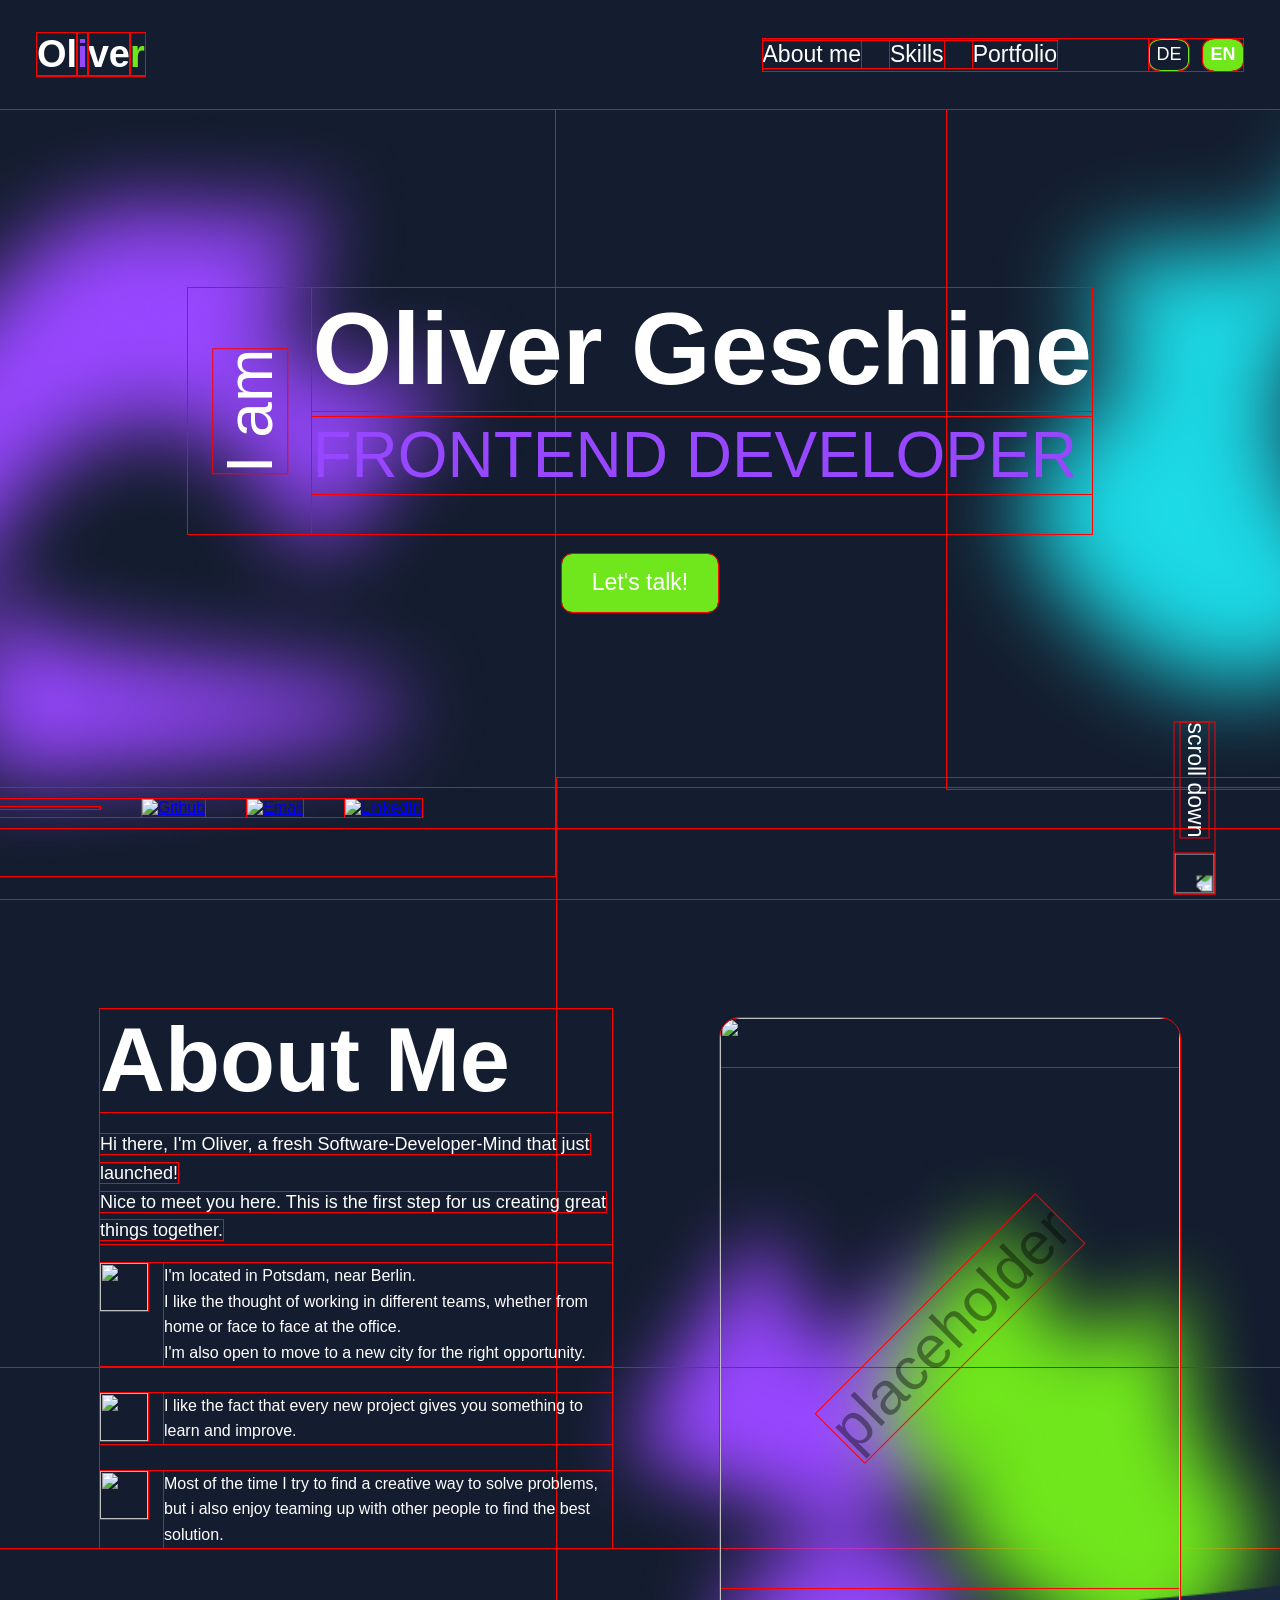
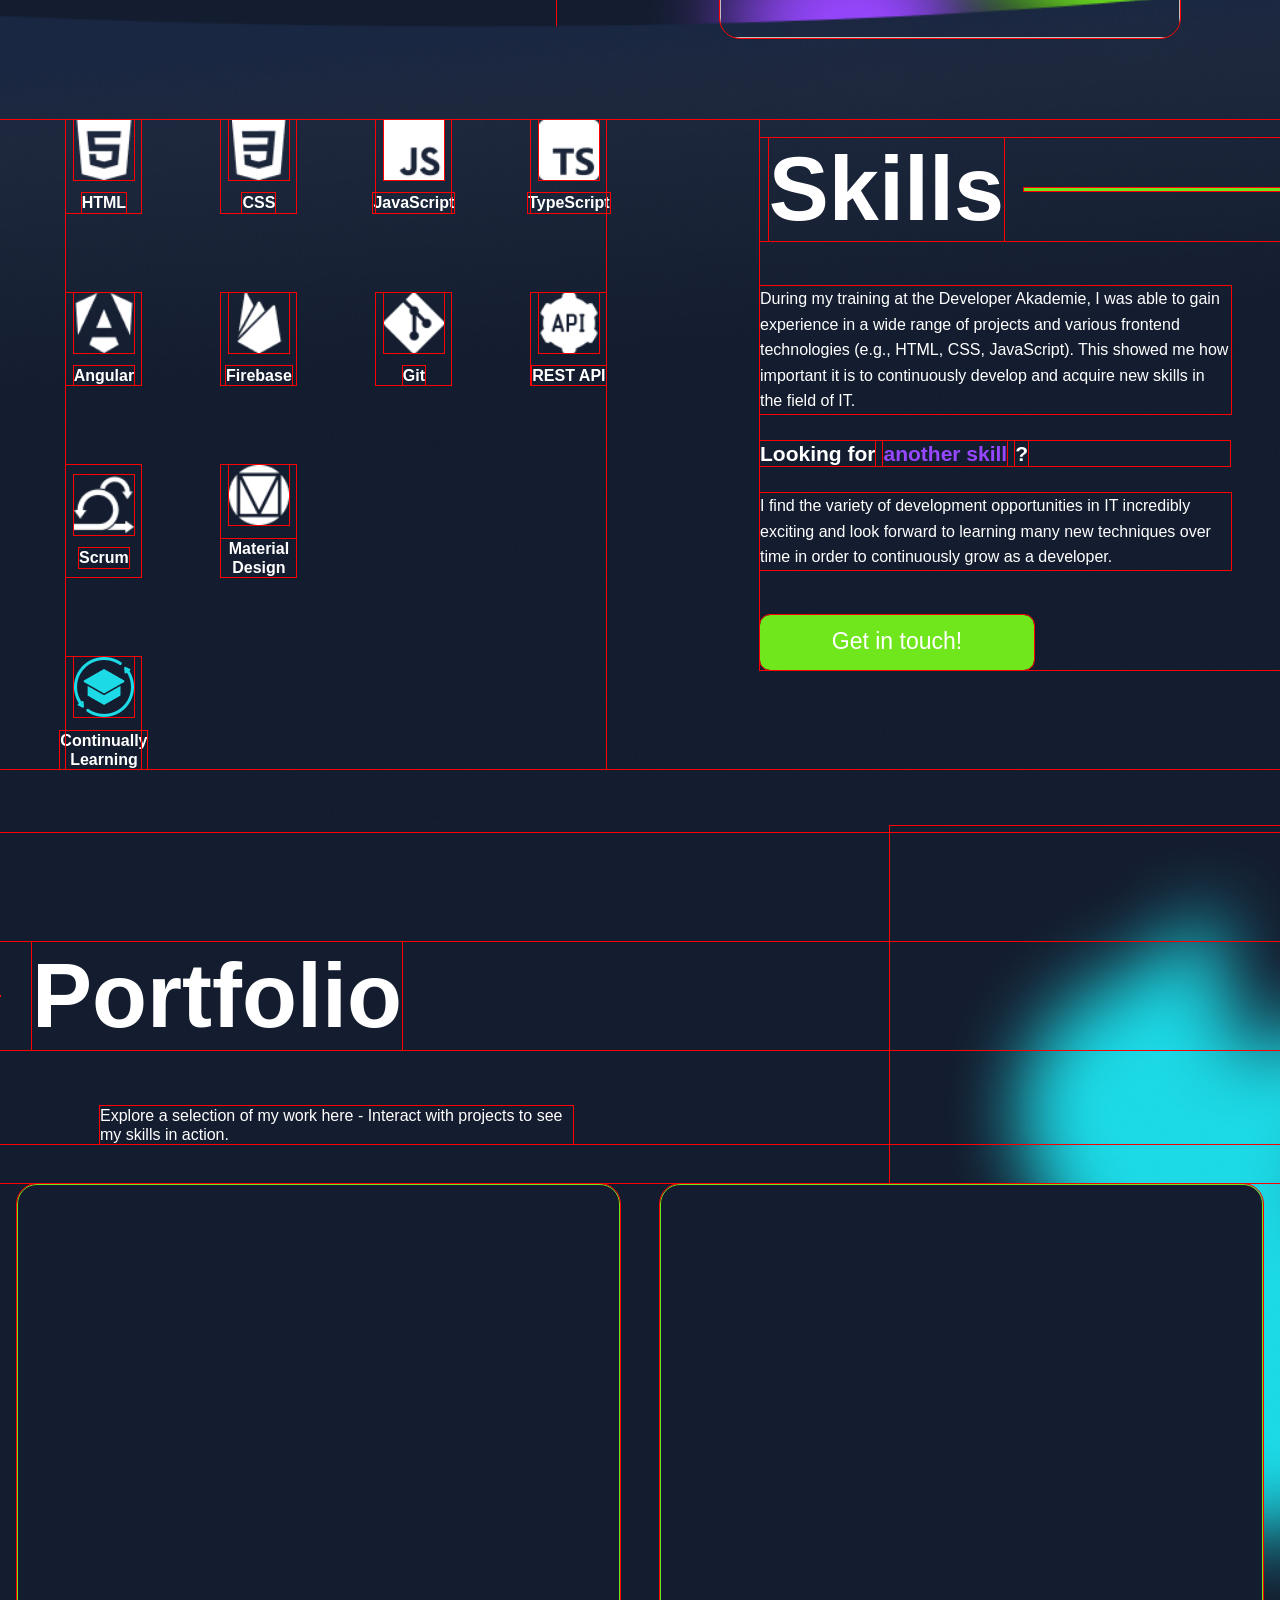
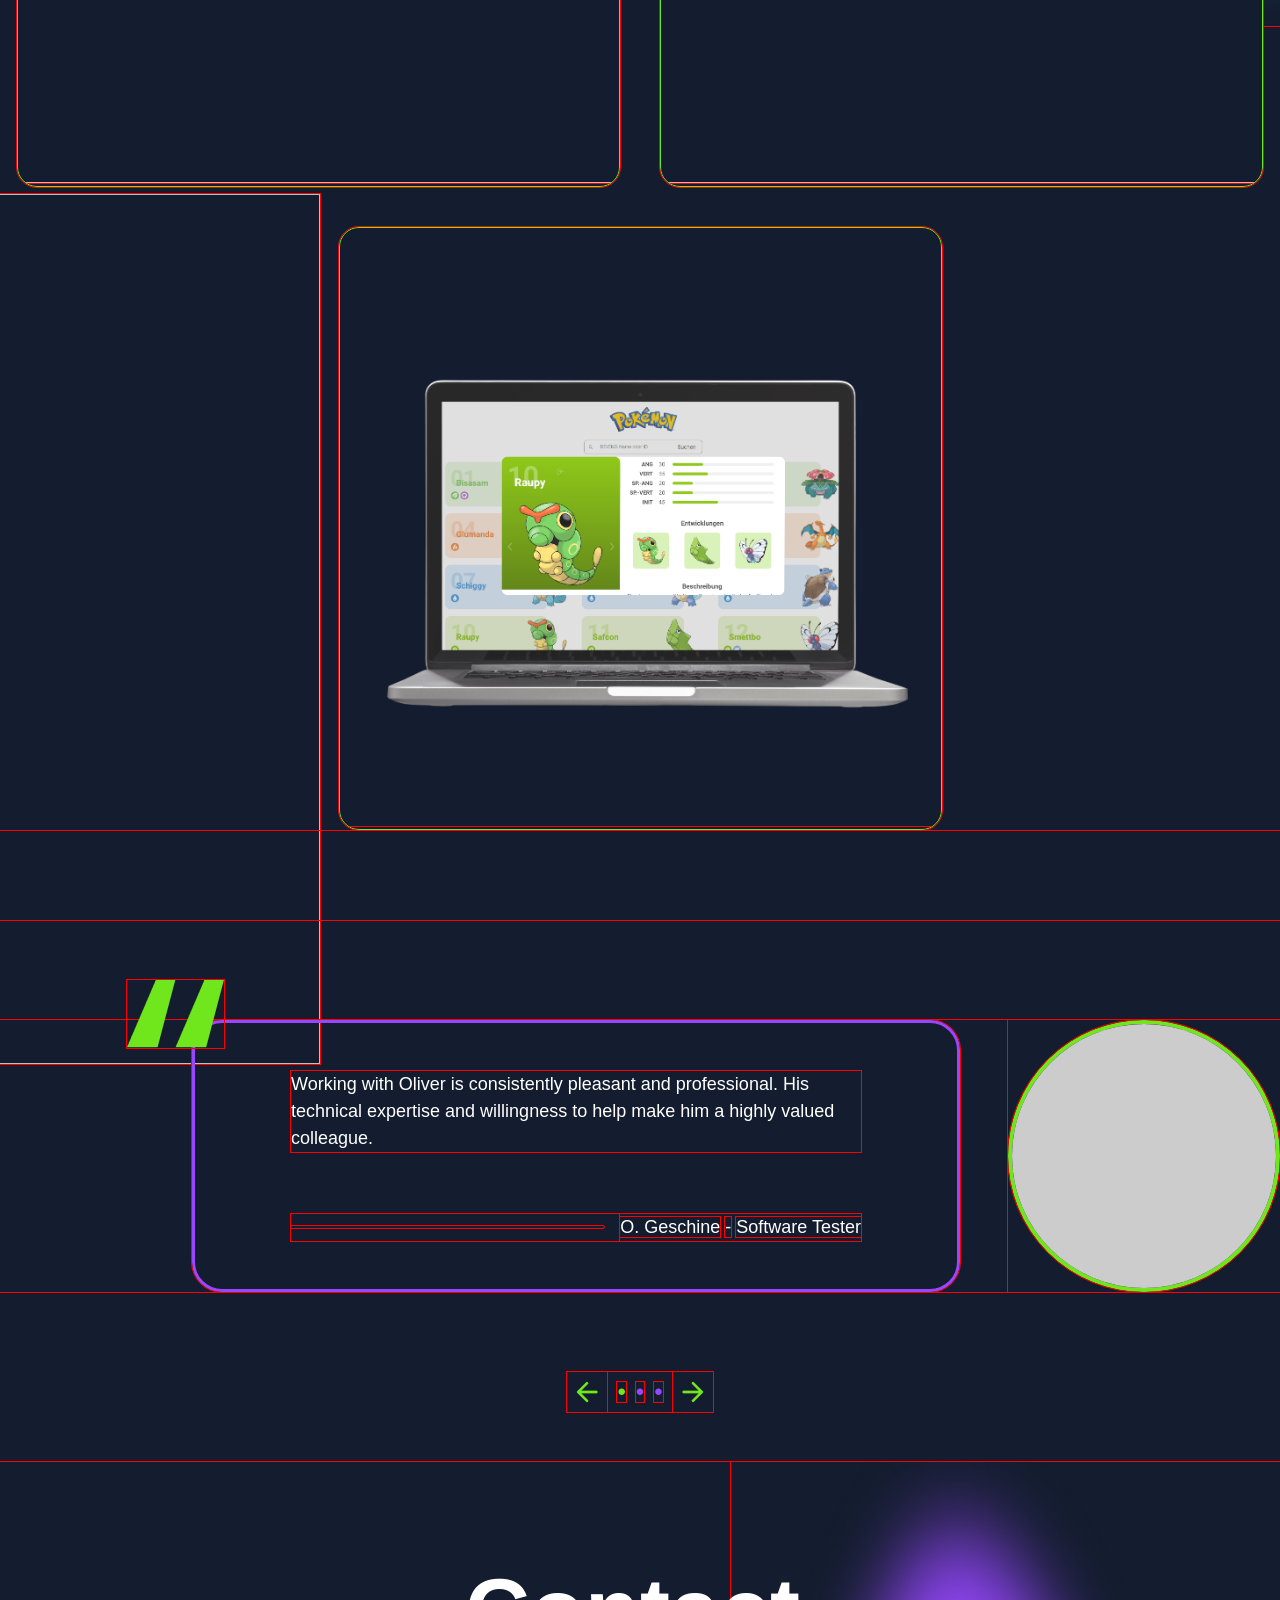
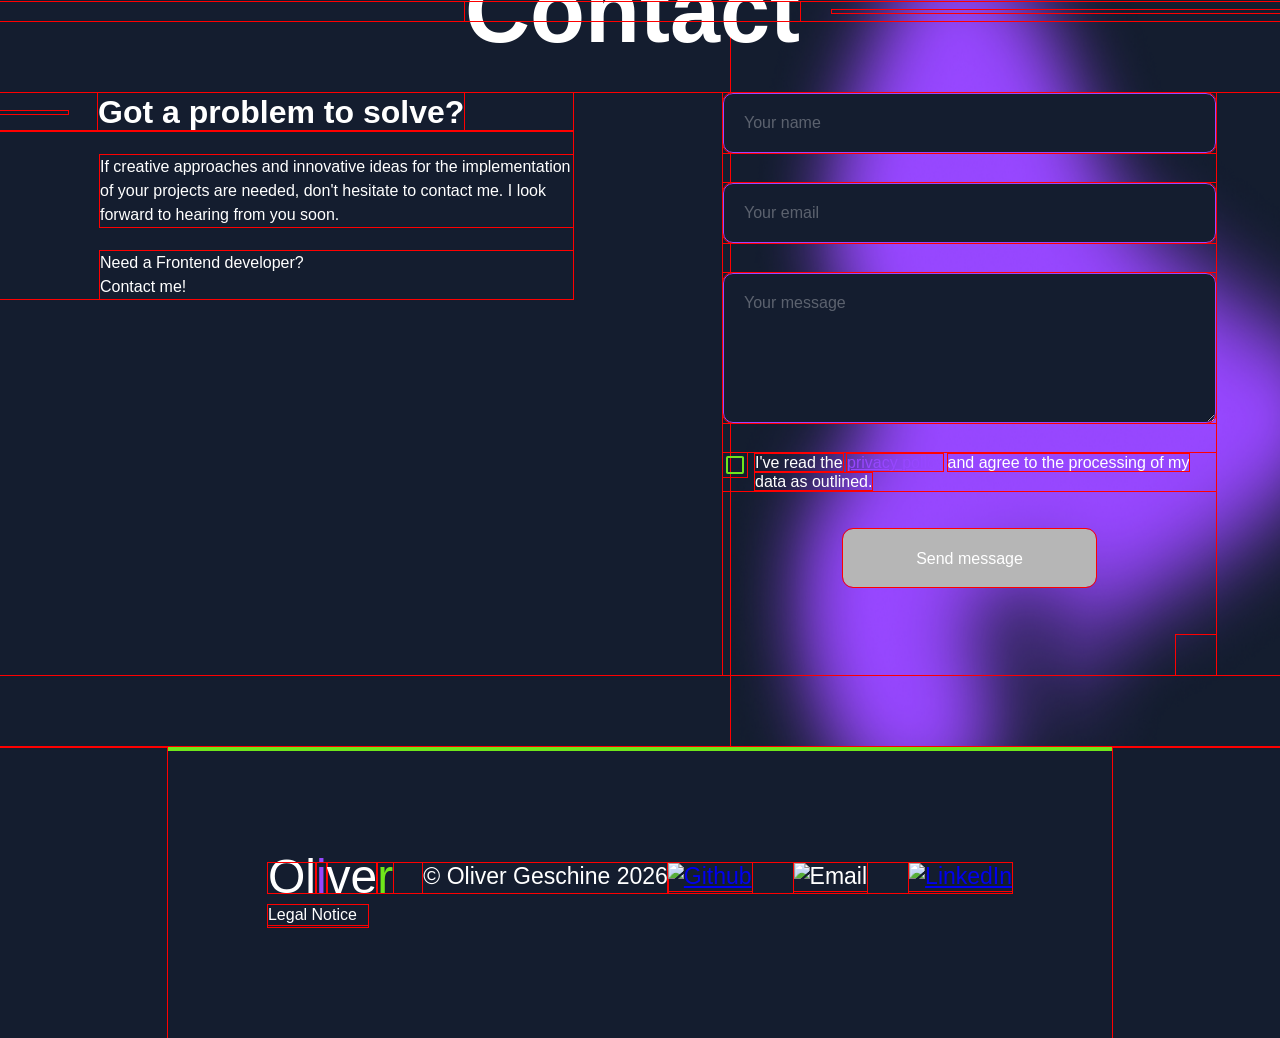
==== commit 5ae6ee09: "update on overall css" ====
--- a/index.html
+++ b/index.html
@@ -366,21 +366,23 @@
                         <input class="inputFields" type="text" placeholder="Your name" id="contactName"
                             data-translate-placeholder="contact.name.placeholder" required>
                         <img class="inputIcon" src="./assets/icons/error.png" alt="Error">
-                        <div id="nameError" class="inputError dNone" data-translate="contact.name.errorText">Fehlertext
+                        <div id="nameError" class="inputError contactdNone" data-translate="contact.name.errorText">
+                            Fehlertext
                         </div>
                     </div>
                     <div class="inputFieldWrapper">
                         <input class="inputFields" type="email" placeholder="Your email" id="contactEmail"
                             data-translate-placeholder="contact.email.placeholder" required>
                         <img class="inputIcon" src="./assets/icons/error.png" alt="Error">
-                        <div id="emailError" class="inputError dNone" data-translate="contact.email.errorText">
+                        <div id="emailError" class="inputError contactdNone" data-translate="contact.email.errorText">
                             Fehlertext</div>
                     </div>
                     <div class="inputFieldWrapper">
                         <textarea class="inputFields contact-message" placeholder="Your message" id="contactMessage"
                             data-translate-placeholder="contact.message.placeholder" required></textarea>
                         <img class="inputIcon" src="./assets/icons/error.png" alt="Error">
-                        <div id="messageError" class="inputError dNone" data-translate="contact.message.errorText">
+                        <div id="messageError" class="inputError contactdNone"
+                            data-translate="contact.message.errorText">
                             Fehlertext</div>
                     </div>
                     <div class="checkbox-container">
--- a/styles/landing-section.css
+++ b/styles/landing-section.css
@@ -130,14 +130,14 @@
 .landing-section-shadows img:first-child {
     position: absolute;
     top: 12%;
-    left: clamp(-500px, calc(-85vw / 3), -185px);
+    left: clamp(-500px, calc(-50vw / 3), -185px);
     width: clamp(400px, 60vw, 800px);
     height: clamp(400px, 60vw, 800px);
 }
 
 .landing-section-shadows img:nth-child(2) {
     position: absolute;
-    top: 60%;
+    top: 45%;
     right: clamp(-435px, calc(-85vw / 2.5), -230px);
     transform: translateY(-50%);
     width: clamp(400px, 60vw, 800px);
--- a/styles/portfolio-section.css
+++ b/styles/portfolio-section.css
@@ -213,8 +213,8 @@
 
 .blue-shadow {
     position: absolute;
-    bottom: 60%;
-    right: clamp(-500px, -30vw, -350px);
+    bottom: 53%;
+    right: clamp(-500px, -22vw, -350px);
     width: clamp(400px, 60vw, 740px);
     height: clamp(450px, 65vw, 800px);
     z-index: -1;
@@ -224,11 +224,21 @@
 .green-shadow {
     position: absolute;
     top: 57%;
-    left: clamp(-600px, -40vw, -514px);
-    width: clamp(450px, 65vw, 800px);
-    height: clamp(500px, 70vw, 870px);
+    left: -480px;
+    width: 800px;
+    height: 870px;
     z-index: -1;
     pointer-events: none;
+}
+
+@media(max-width: 1260px) {
+    .blue-shadow {
+        bottom: 67%;
+        right: -350px;
+        width: 740px;
+        height: 800px;
+    }
+
 }
 
 /* ⚠️ MEDIA QUERY - 768px - Tablet */
@@ -239,6 +249,13 @@
 
     .button_container {
         align-items: center;
+    }
+
+    .blue-shadow {
+        bottom: 70%;
+        right: clamp(-350px, -30vw, -180px);
+        width: clamp(350px, 90vw, 600px);
+        height: clamp(400px, 100vw, 700px);
     }
 }
 
--- a/styles/contact-section.css
+++ b/styles/contact-section.css
@@ -205,7 +205,7 @@
 }
 
 /* ✅ NEU: dNone Klasse */
-.dNone {
+.contactdNone {
     display: none;
 }
 
@@ -275,11 +275,11 @@
 
 .purple-shadow {
     position: absolute;
-    bottom: 0%;
-    right: clamp(-400px, -20vw, -290px);
+    bottom: -20%;
+    right: -131px;
     z-index: -1;
-    width: clamp(400px, 50vw, 600px);
-    height: auto;
+    width: 680px;
+    height: 1100px;
 }
 
 .checkbox-container {
@@ -357,6 +357,13 @@
     #up_arrow {
         align-self: center;
     }
+
+    .purple-shadow {
+        bottom: -10%;
+        right: clamp(-200px, -10vw, -100px);
+        width: clamp(450px, 45vw, 600px);
+        height: clamp(800px, 90vh, 1000px);
+    }
 }
 
 /* MOBILE - 768px */
@@ -403,6 +410,13 @@
         font-size: 16px;
         gap: 8px;
     }
+
+    .purple-shadow {
+        bottom: -5%;
+        right: clamp(-120px, -10vw, -60px);
+        width: clamp(350px, 50vw, 450px);
+        height: clamp(600px, 80vh, 800px);
+    }
 }
 
 /* SMALL MOBILE - 480px */
@@ -445,6 +459,13 @@
         width: 36px;
         height: 36px;
     }
+
+    .purple-shadow {
+        bottom: 0%;
+        right: clamp(-100px, -8vw, -70px);
+        width: clamp(280px, 60vw, 350px);
+        height: clamp(500px, 70vh, 650px);
+    }
 }
 
 /* EXTRA SMALL - 375px */
@@ -464,4 +485,11 @@
     textarea.inputFields {
         height: 130px;
     }
+
+    .purple-shadow {
+        bottom: 5%;
+        right: clamp(-80px, -5vw, -60px);
+        width: clamp(250px, 70vw, 300px);
+        height: clamp(450px, 65vh, 550px);
+    }
 }
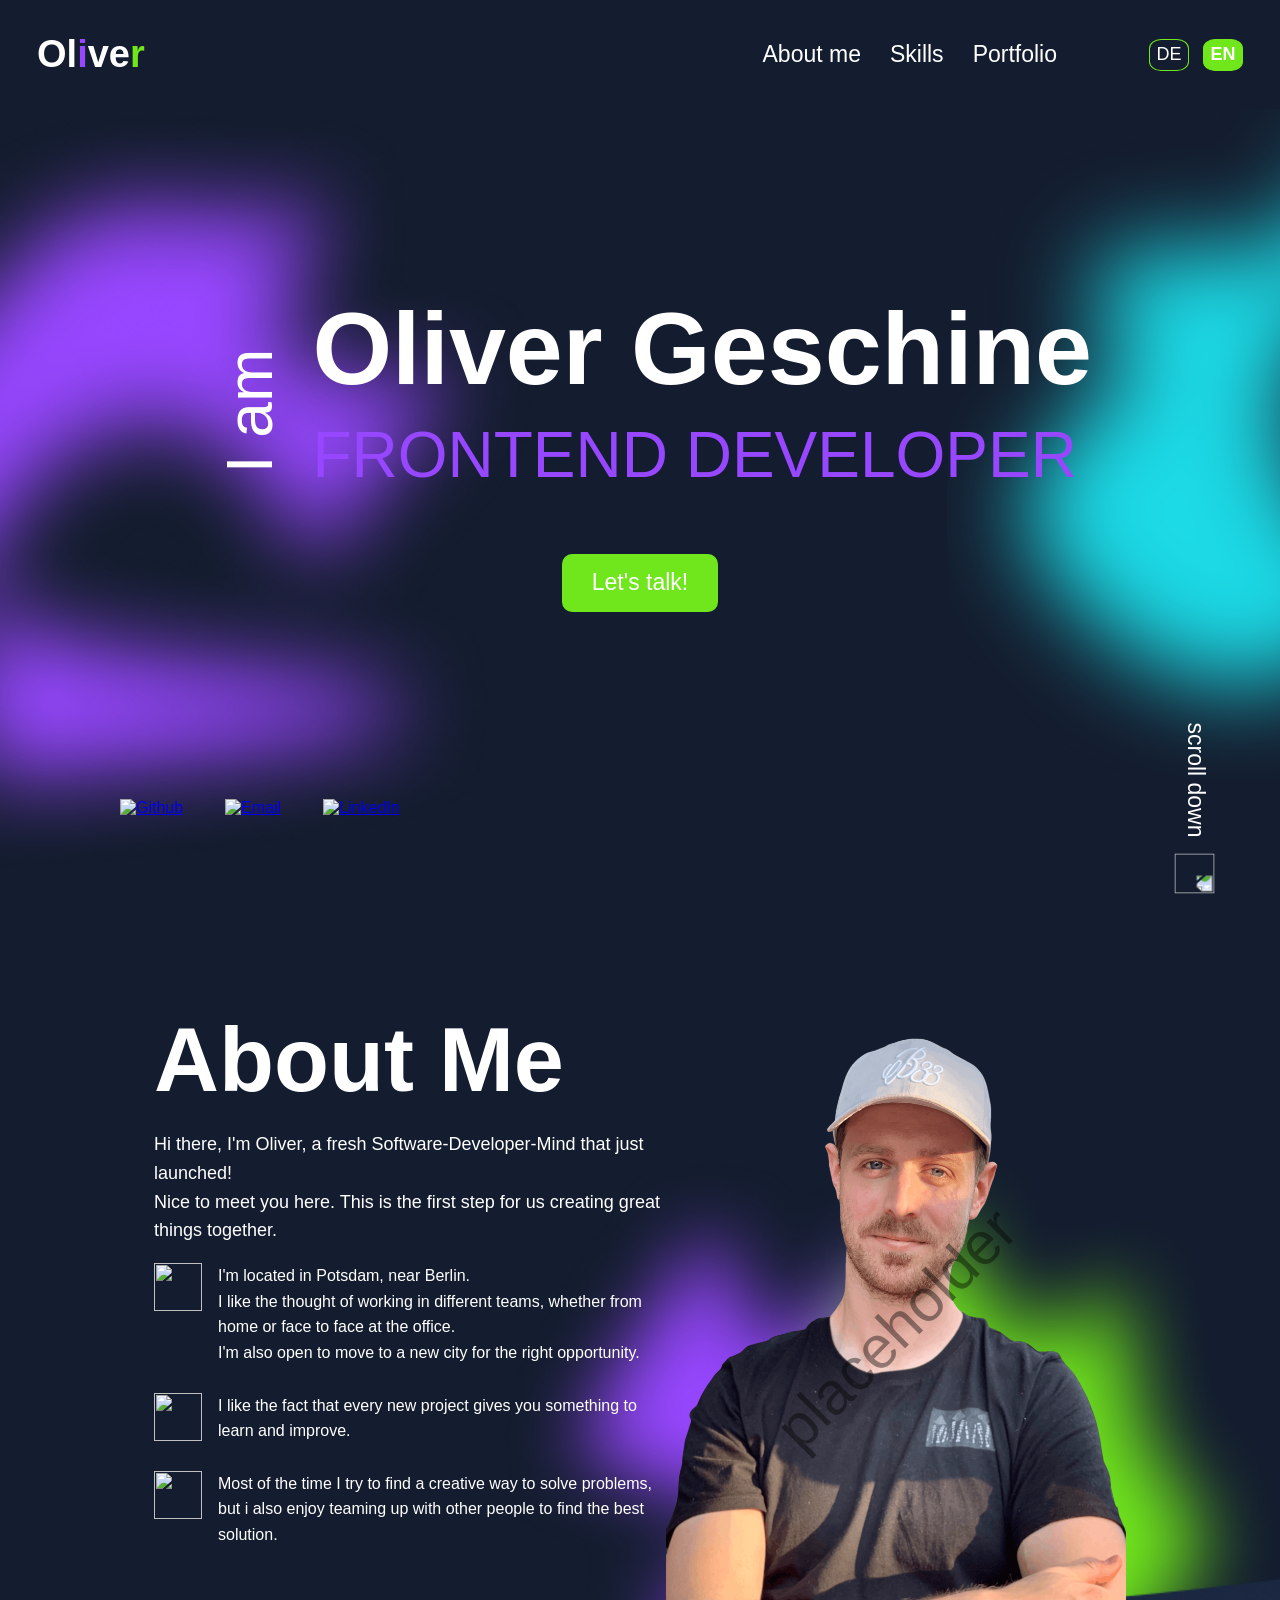
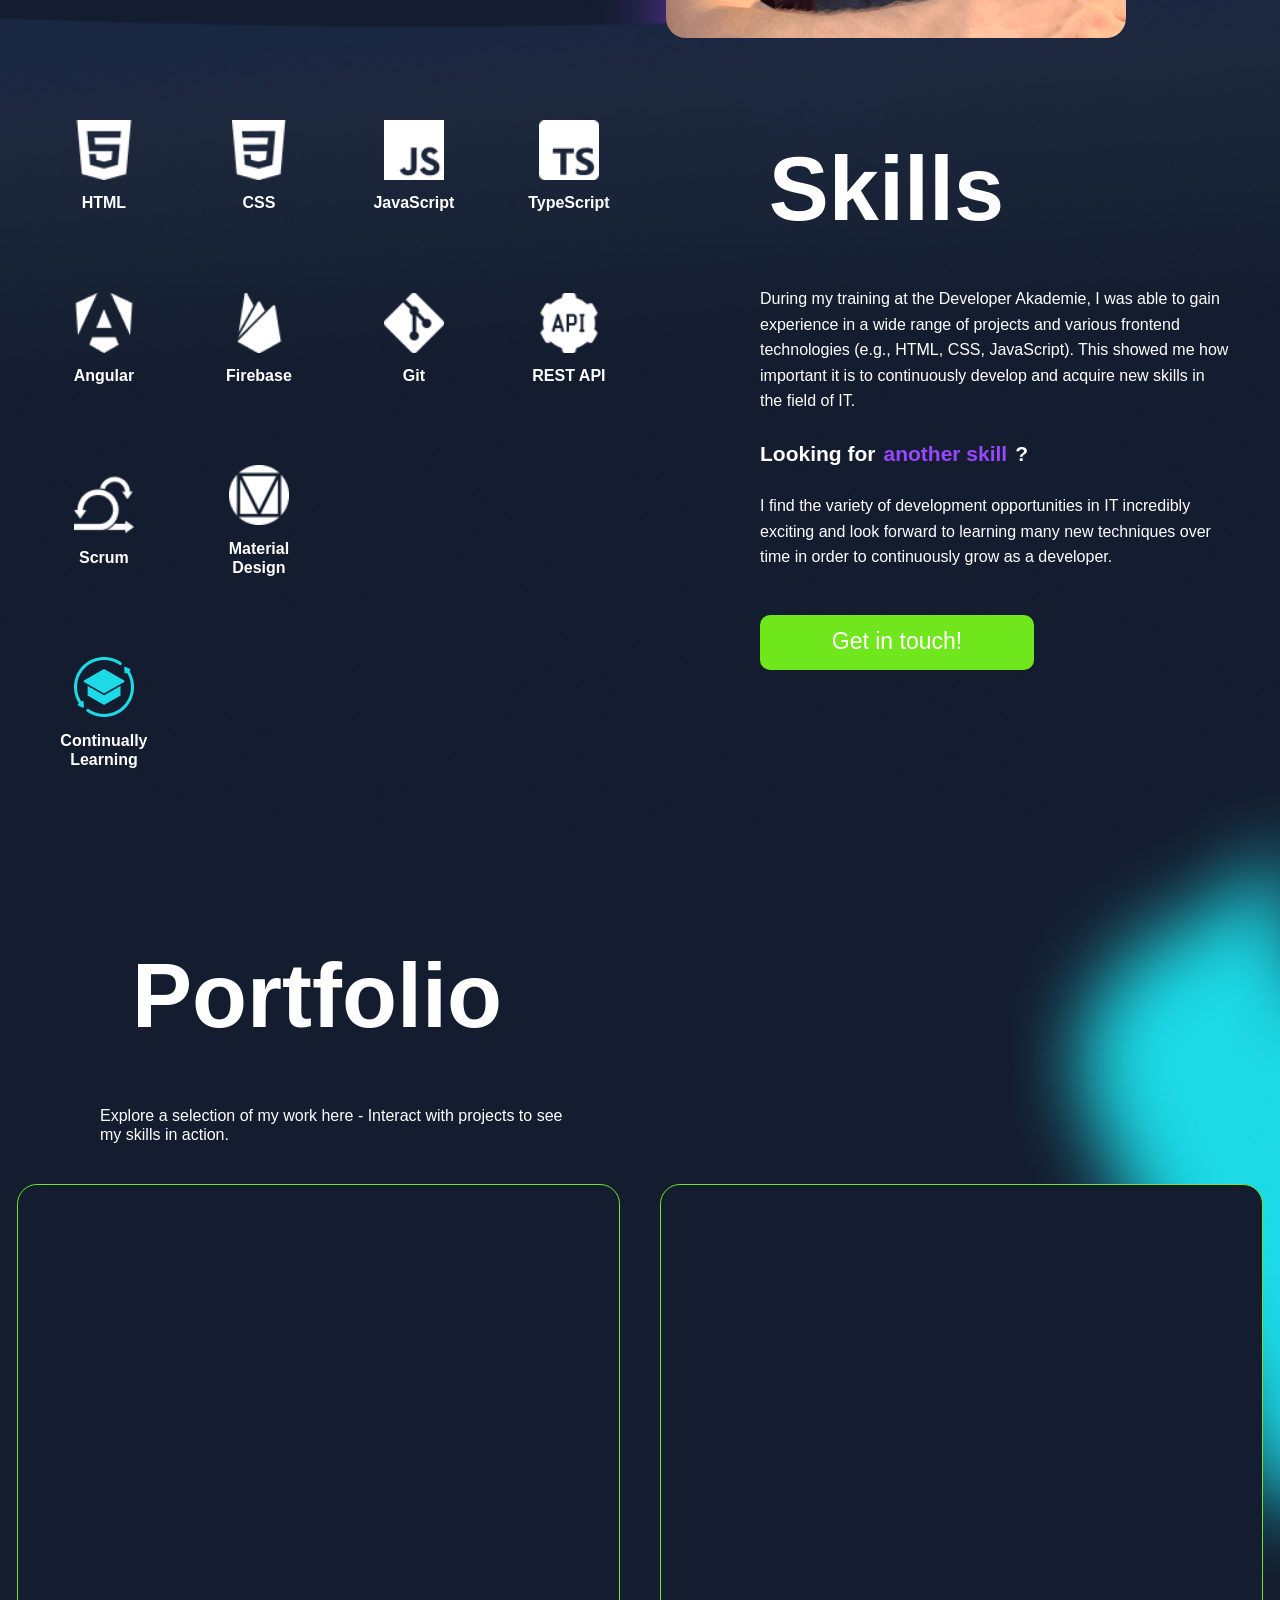
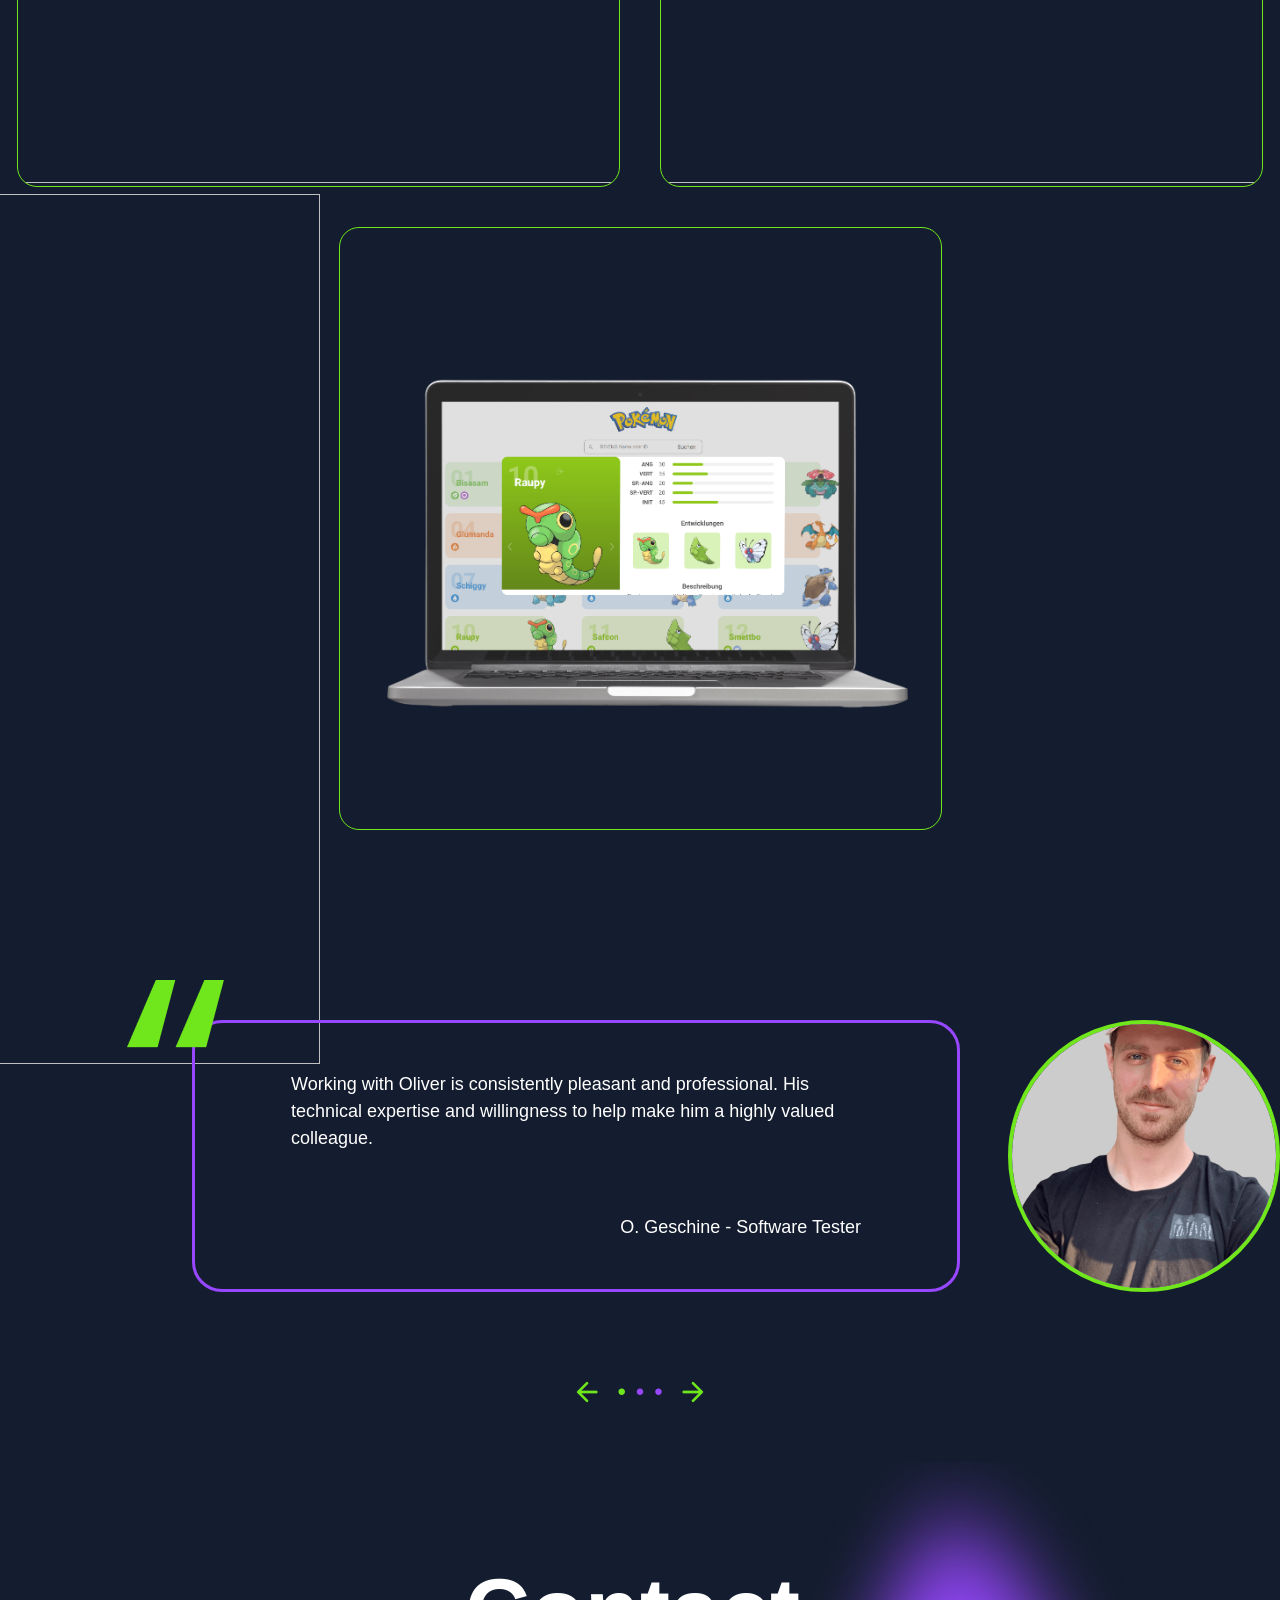
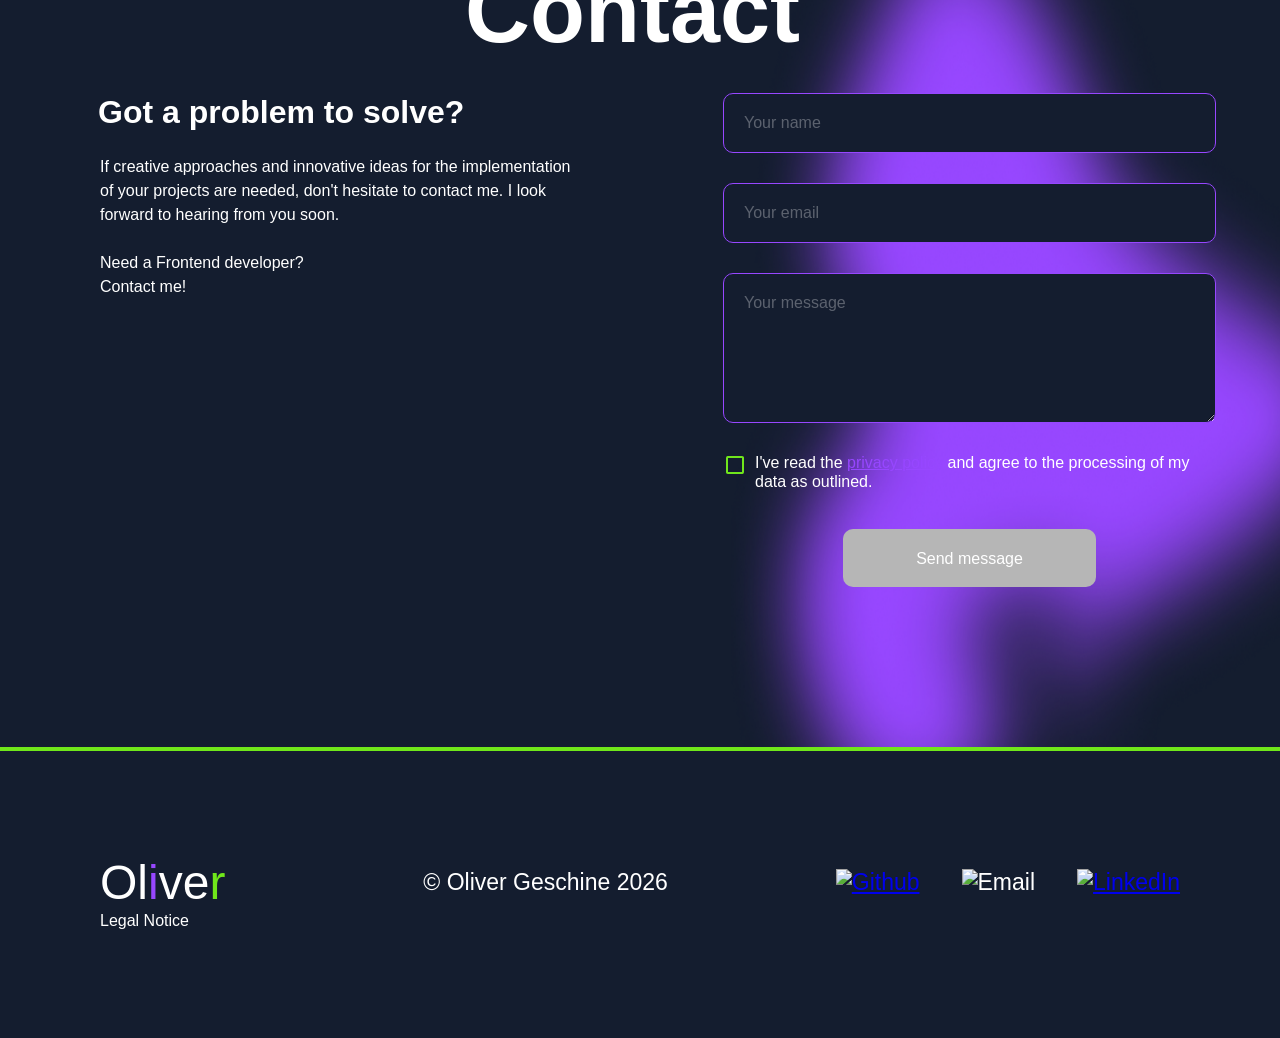
==== commit aa8cdaab: "second update from portfolio feedback #1" ====
--- a/index.html
+++ b/index.html
@@ -160,7 +160,7 @@
 
             <div class="profile_picture_container">
                 <span class="placeholder_span">placeholder</span>
-                <img class="profile_picture" src="./assets/img/profile_picture.png" alt="">
+                <img class="profile_picture" src="./assets/img/profile_img.png" alt="">
                 <img class="about-me-section-shadows" src="./assets/img/purple_green_shadow.png" alt="">
                 <img class="vector-bg-img" src="./assets/img/Vector.png" alt="">
             </div>
--- a/style.css
+++ b/style.css
@@ -2,13 +2,13 @@
     margin: 0;
     padding: 0;
     box-sizing: border-box;
-    outline: 1px solid red;
+    /* outline: 1px solid red; */
 }
 
 html {
     height: 100%;
     scroll-behavior: smooth;
-    background-color: #000000;
+    background-color: #141D2F;
     display: flex;
     justify-content: center;
 }
@@ -26,7 +26,7 @@
 }
 
 .content-wrapper {
-    max-width: 1440px;
+    /* max-width: 1440px; */
     width: 100%;
     display: flex;
     flex-direction: column;
@@ -36,7 +36,7 @@
     background-color: #141D2F;
 }
 
-.inlude-footer {
+.inlude-html {
     width: 100%;
 }
 
@@ -155,4 +155,10 @@
     font-family: "Poppins", sans-serif;
     font-weight: 900;
     font-style: italic;
+}
+
+@media (max-width: 1440px) {
+    .content-wrapper {
+        max-width: 1440px;
+    }
 }
--- a/styles/navbar.css
+++ b/styles/navbar.css
@@ -18,10 +18,14 @@
     top: 0px;
     left: 50%;
     transform: translateX(-50%);
-    max-width: 1440px;
+    /* max-width: 1440px; */
     z-index: 99;
     background-color: #141D2F;
     padding: 0 37px;
+}
+
+nav a {
+    cursor: pointer;
 }
 
 .navigation-bar {
--- a/styles/landing-section.css
+++ b/styles/landing-section.css
@@ -79,11 +79,24 @@
     display: flex;
     align-items: center;
     gap: clamp(20px, 4vw, 42px);
+    position: relative;
+    padding-left: calc(clamp(50px, 10vw, 100px) + clamp(15px, 2vw, 20px));
 }
 
 .links>img {
     width: clamp(50px, 10vw, 100px);
     height: 2px;
+    position: absolute;
+    left: 0;
+}
+
+.links::before {
+    content: '';
+    position: absolute;
+    left: clamp(50px, 10vw, 100px);
+    width: clamp(15px, 2vw, 20px);
+    height: 2px;
+    background: transparent;
 }
 
 .links a {
@@ -122,7 +135,7 @@
     left: 0;
     width: 100%;
     height: 100%;
-    z-index: -1;
+    z-index: -10;
     pointer-events: none;
     overflow: hidden;
 }
@@ -133,6 +146,7 @@
     left: clamp(-500px, calc(-50vw / 3), -185px);
     width: clamp(400px, 60vw, 800px);
     height: clamp(400px, 60vw, 800px);
+    z-index: -1;
 }
 
 .landing-section-shadows img:nth-child(2) {
@@ -142,6 +156,43 @@
     transform: translateY(-50%);
     width: clamp(400px, 60vw, 800px);
     height: clamp(400px, 60vw, 800px);
+    z-index: -1;
+}
+
+@media(min-width: 1441px) {
+    .landing-section {
+        width: 1440px;
+    }
+
+    .landing-section-shadows {
+        overflow: visible;
+    }
+
+    .landing-section-shadows img:first-child {
+        left: calc((100vw - 1440px) / -2 - 200px);
+        width: 800px;
+        height: 800px;
+    }
+
+    .landing-section-shadows img:nth-child(2) {
+        right: calc((100vw - 1440px) / -2 - 200px);
+        width: 800px;
+        height: 800px;
+    }
+
+    .links>img {
+        left: calc((100vw - 1440px) / -2);
+        width: calc((100vw - 1440px) / 2 + 100px);
+    }
+
+    .links::before {
+        left: 100px;
+        width: 20px;
+    }
+
+    .links {
+        padding-left: 120px;
+    }
 }
 
 /* Tablet & kleine Desktops */
--- a/styles/about-me-section.css
+++ b/styles/about-me-section.css
@@ -1,6 +1,6 @@
 .about_me_section {
     display: flex;
-    width: 100%;
+    /* width: 100%; */
     padding-top: 109px;
     gap: 190px;
     align-items: center;
@@ -10,7 +10,7 @@
     padding-left: clamp(20px, 8vw, 100px);
     isolation: isolate;
     position: relative;
-    /* ✅ Bereits vorhanden */
+    overflow: visible;
 }
 
 .about_me_section h1 {
@@ -22,7 +22,6 @@
     width: clamp(300px, 40vw, 530px);
     z-index: 3;
     position: relative;
-    /* ⚠️ NEU: Erstellt Stacking Context */
 }
 
 .infobox>span {
@@ -32,7 +31,6 @@
 
 .vector-bg-img {
     width: 2100px;
-    /* height: 878px; */
     position: absolute;
     top: 300px;
     z-index: 0;
@@ -90,7 +88,6 @@
     z-index: 1;
     flex-shrink: 0;
     position: relative;
-    /* ⚠️ NEU: Für z-index */
 }
 
 .about_me_icons:hover {
@@ -104,6 +101,17 @@
     height: 1100px;
     z-index: -1;
     pointer-events: none;
+}
+
+/* ✅ WIDESCREEN (über 1440px) - Vector über volle Breite */
+@media(min-width: 1441px) {
+    .vector-bg-img {
+        --viewport-diff: calc(100vw - 1441px);
+        width: 100vw;
+        left: -185%;
+        transform: translateX(calc((1440px - 100vw) / 2));
+        top: calc(390px - var(--viewport-diff) * 210 / 1817);
+    }
 }
 
 @media(max-width: 1310px) {
--- a/styles/skills-section.css
+++ b/styles/skills-section.css
@@ -5,8 +5,6 @@
     background-color: #141D2F;
     min-height: clamp(600px, 100vh, 885px);
     height: auto;
-    box-sizing: border-box;
-    overflow: hidden;
     padding-top: 109px;
 }
 
@@ -131,7 +129,6 @@
     margin-bottom: clamp(10px, 2vh, 20px);
     width: 100%;
     max-width: clamp(300px, 90vw, 761px);
-    flex-wrap: wrap;
     margin-left: auto;
 }
 
@@ -160,7 +157,6 @@
 .blue_line {
     width: clamp(120px, 20vw, 287px);
     height: clamp(2px, 0.3vh, 3px);
-    background-color: #70E61C;
     flex-shrink: 0;
 }
 
@@ -211,6 +207,31 @@
     transform: scale(1.07);
 }
 
+/* ✅ WIDESCREEN (über 1440px) - Blaue Linie bis zum Bildschirmrand */
+@media(min-width: 1441px) {
+    .skills_section {
+        overflow: visible;
+    }
+
+    .skills-content {
+        max-width: 1440px;
+        margin: 0 auto;
+        justify-content: flex-start;
+        overflow: visible;
+    }
+
+    .skills_headline_container {
+        max-width: 100%;
+        justify-content: flex-start;
+        flex-wrap: nowrap;
+    }
+
+    .blue_line {
+        position: relative;
+        width: calc((100vw - 1440px) / 2 + 470px);
+    }
+}
+
 /* ⚠️ TABLET - 3 Spalten */
 @media(max-width: 1180px) {
     .skills-content {
@@ -258,10 +279,6 @@
 
     .skills_headline_container {
         gap: 10px;
-    }
-
-    .blue_line {
-        width: clamp(150px, 40vw, 200px);
     }
 
     .skills-section-button {
@@ -340,8 +357,4 @@
     .purple-p {
         font-size: 17px;
     }
-
-    .blue_line {
-        width: 140px;
-    }
 }
--- a/styles/portfolio-section.css
+++ b/styles/portfolio-section.css
@@ -25,6 +25,7 @@
     display: flex;
     flex-direction: column;
     width: 100%;
+    max-width: 1440px;
     gap: clamp(15px, 3vh, 20px);
     margin-bottom: clamp(30px, 5vh, 40px);
 }
@@ -34,6 +35,13 @@
     align-items: center;
     gap: clamp(20px, 3vw, 32px);
     margin-bottom: clamp(20px, 4vh, 40px);
+    position: relative;
+}
+
+.headline_container>img {
+    width: clamp(50px, 10vw, 100px);
+    height: 4px;
+    right: calc(100% + clamp(20px, 3vw, 32px));
 }
 
 .headline_span {
@@ -42,8 +50,7 @@
     font-weight: 400;
     width: 100%;
     max-width: 473px;
-    position: relative;
-    left: clamp(0px, 8vw, 100px);
+    margin-left: clamp(0px, 8vw, 100px);
 }
 
 .project-wrapper {
@@ -209,16 +216,17 @@
     top: 0;
     left: 0;
     z-index: -10;
+    pointer-events: none;
 }
 
 .blue-shadow {
     position: absolute;
-    bottom: 53%;
-    right: clamp(-500px, -22vw, -350px);
-    width: clamp(400px, 60vw, 740px);
-    height: clamp(450px, 65vw, 800px);
+    bottom: 30%;
+    right: clamp(-435px, calc(-85vw / 2.5), -230px);
+    transform: translateY(-50%);
+    width: clamp(400px, 60vw, 900px);
+    height: clamp(450px, 65vw, 1040px);
     z-index: -1;
-    pointer-events: none;
 }
 
 .green-shadow {
@@ -228,21 +236,49 @@
     width: 800px;
     height: 870px;
     z-index: -1;
-    pointer-events: none;
+}
+
+@media(min-width: 1441px) {
+    .portfolio_section {
+        overflow: visible;
+    }
+
+    .portfolio_section h1 {
+        margin-left: clamp(0px, 8vw, 100px);
+    }
+
+    .headline_container>img {
+        left: 0;
+        position: absolute;
+        transform: translateX(calc((1440px - 100vw) / 2));
+        width: calc((100vw - 1440px) / 2 + 80px);
+    }
+
+    .blue-shadow {
+        bottom: 5%;
+        width: clamp(400px, 65vw, 1100px);
+        height: clamp(450px, 83vw, 1300px);
+    }
 }
 
 @media(max-width: 1260px) {
     .blue-shadow {
-        bottom: 67%;
+        bottom: 50%;
         right: -350px;
         width: 740px;
         height: 800px;
     }
-
 }
 
 /* ⚠️ MEDIA QUERY - 768px - Tablet */
 @media(max-width: 768px) {
+    .headline_container>img {
+        position: relative;
+        right: auto;
+        left: auto;
+        transform: none;
+    }
+
     .headline_span {
         padding-right: 46px;
     }
@@ -252,8 +288,8 @@
     }
 
     .blue-shadow {
-        bottom: 70%;
-        right: clamp(-350px, -30vw, -180px);
+        bottom: 60%;
+        right: clamp(-350px, -43vw, -180px);
         width: clamp(350px, 90vw, 600px);
         height: clamp(400px, 100vw, 700px);
     }
--- a/styles/footer.css
+++ b/styles/footer.css
@@ -2,7 +2,10 @@
     display: flex;
     flex-direction: column;
     justify-content: center;
-    padding: 50px 100px;
+    padding-top: 50px;
+    padding-right: 100px;
+    padding-bottom: 39px;
+    padding-left: 100px;
     width: 100%;
     height: 291px;
     font-size: 23px;
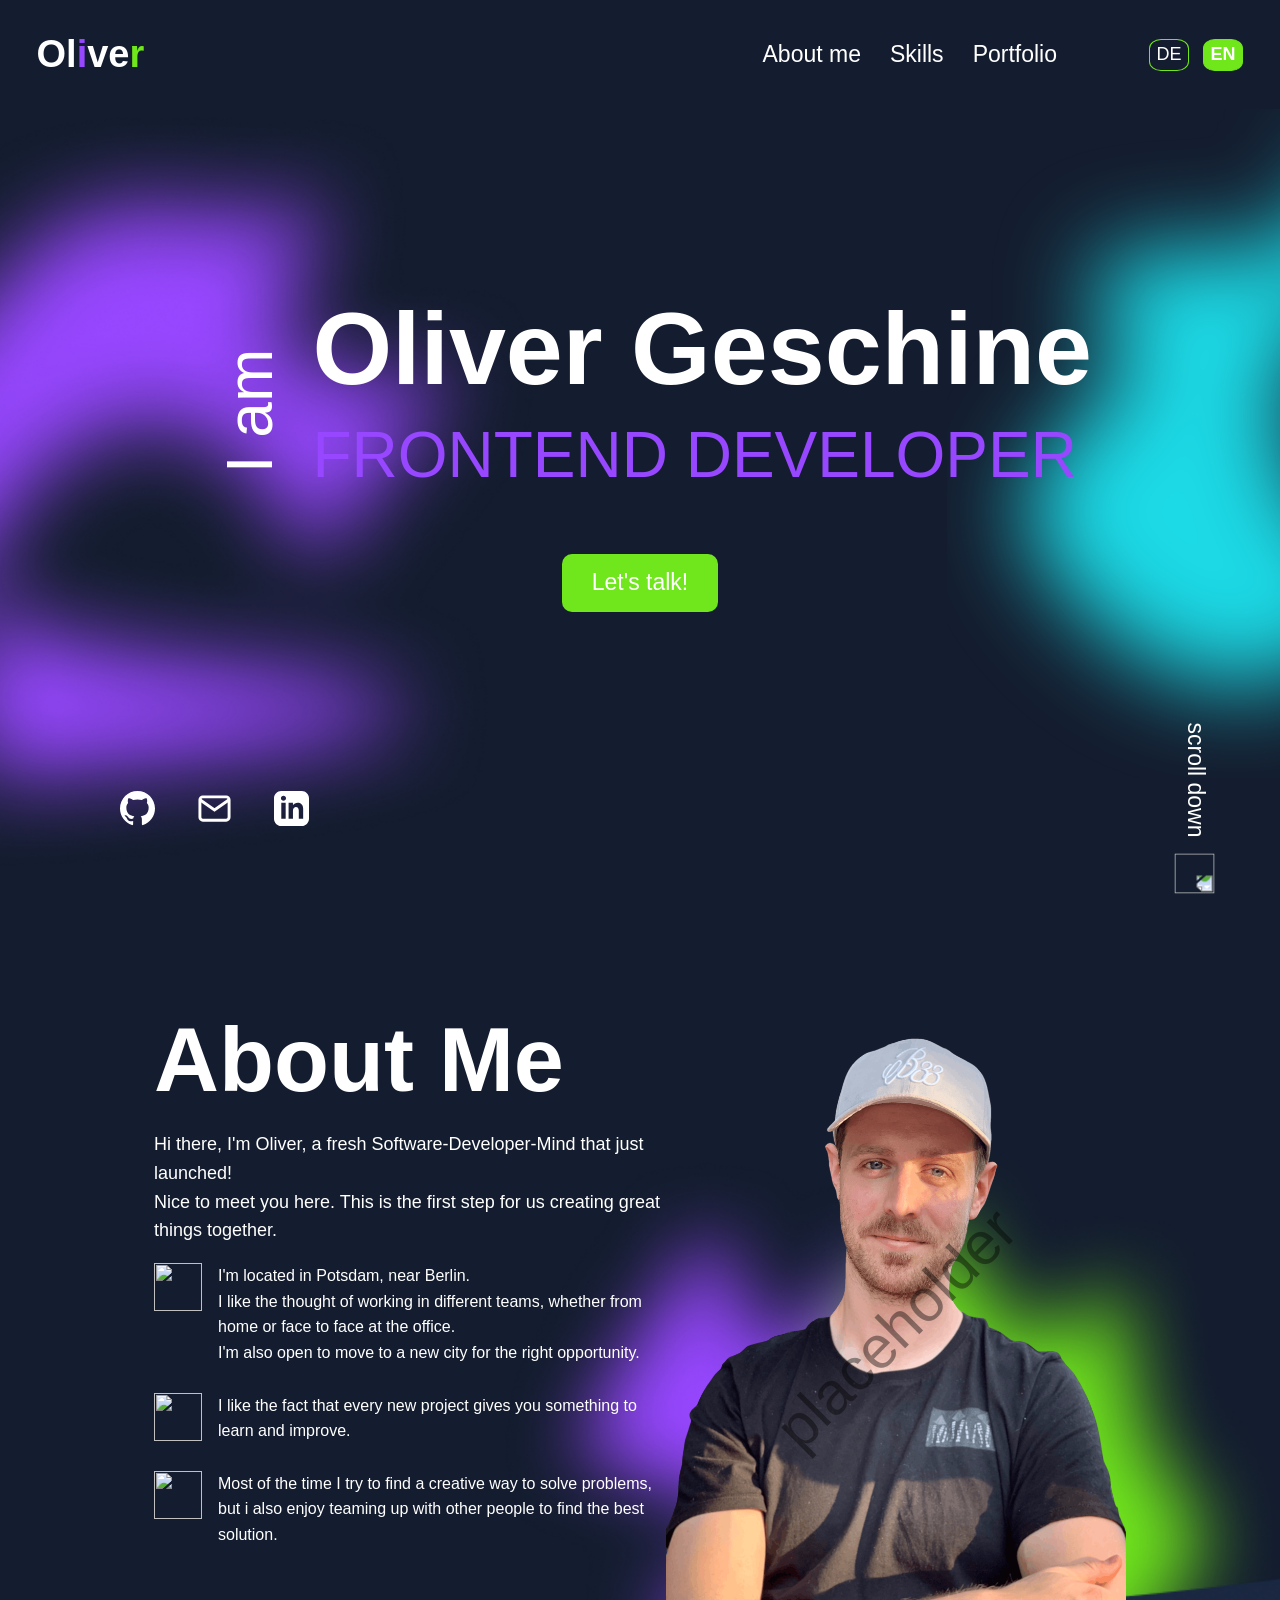
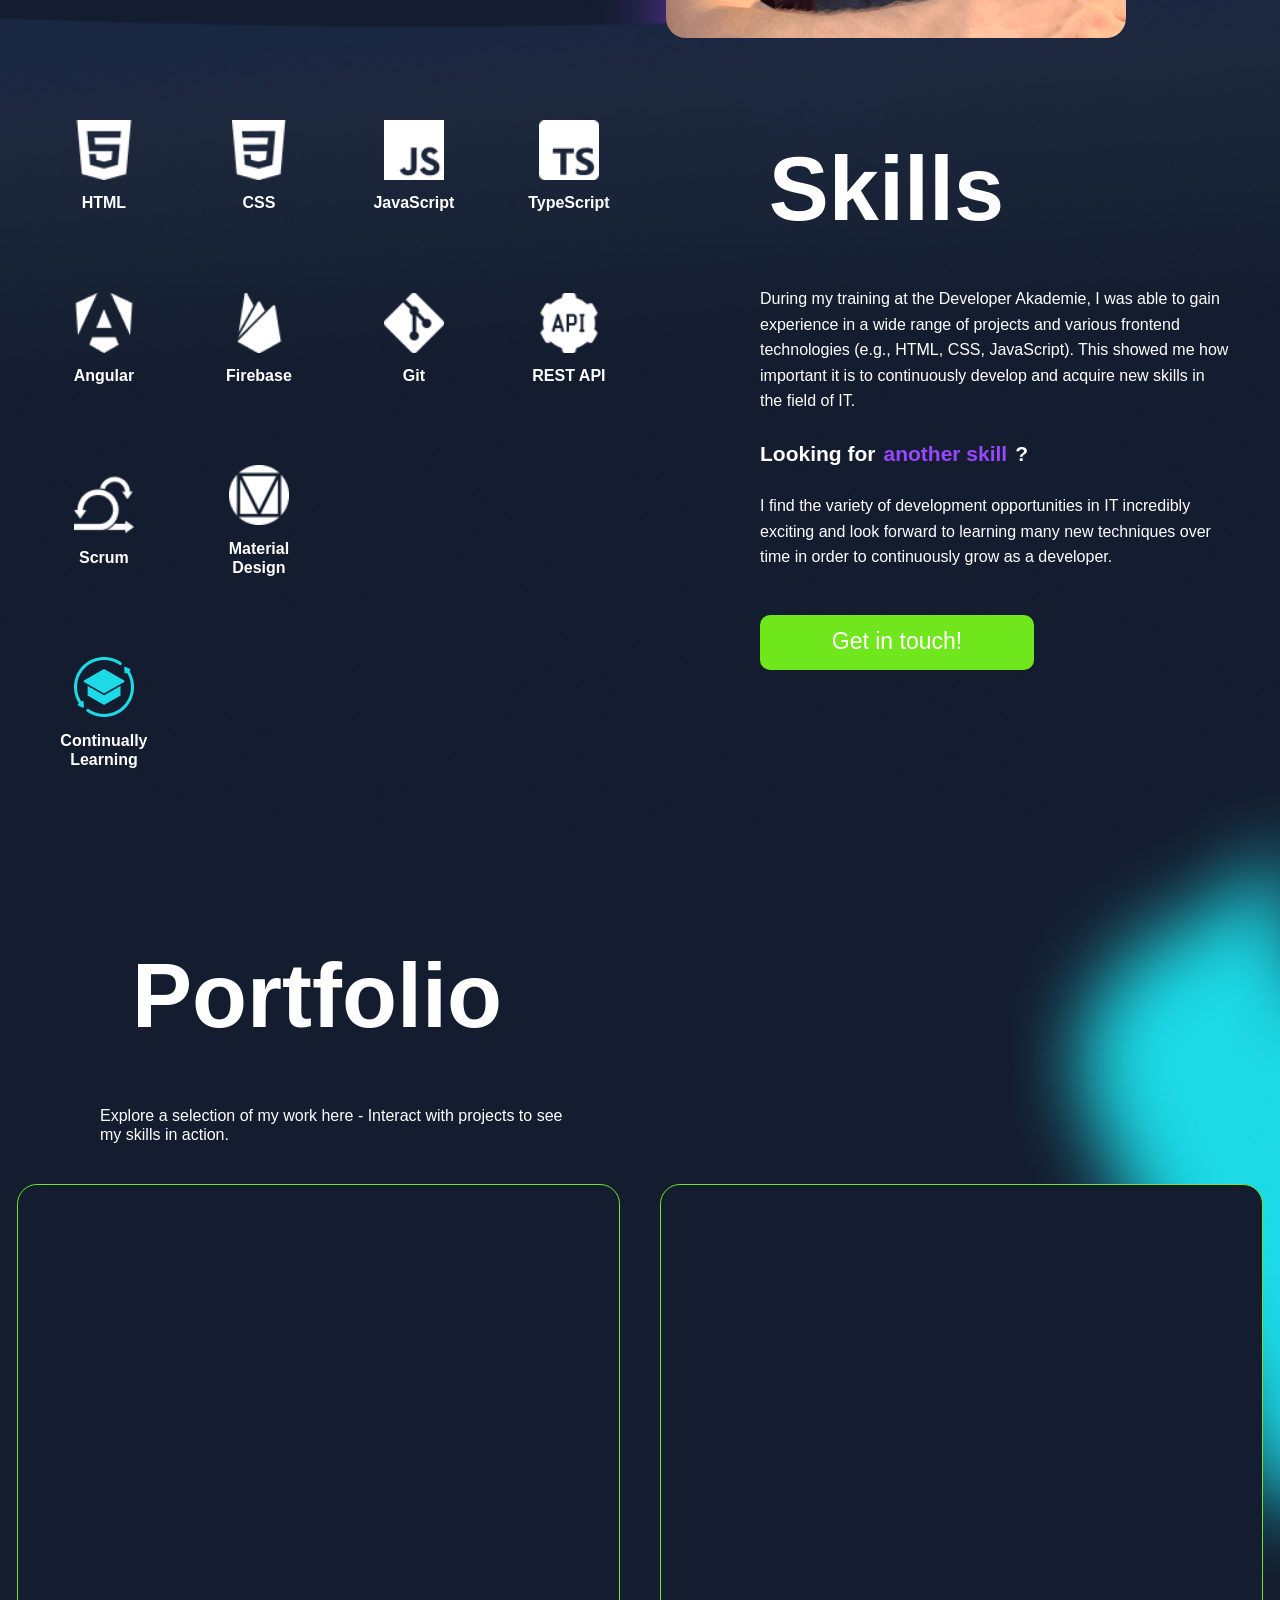
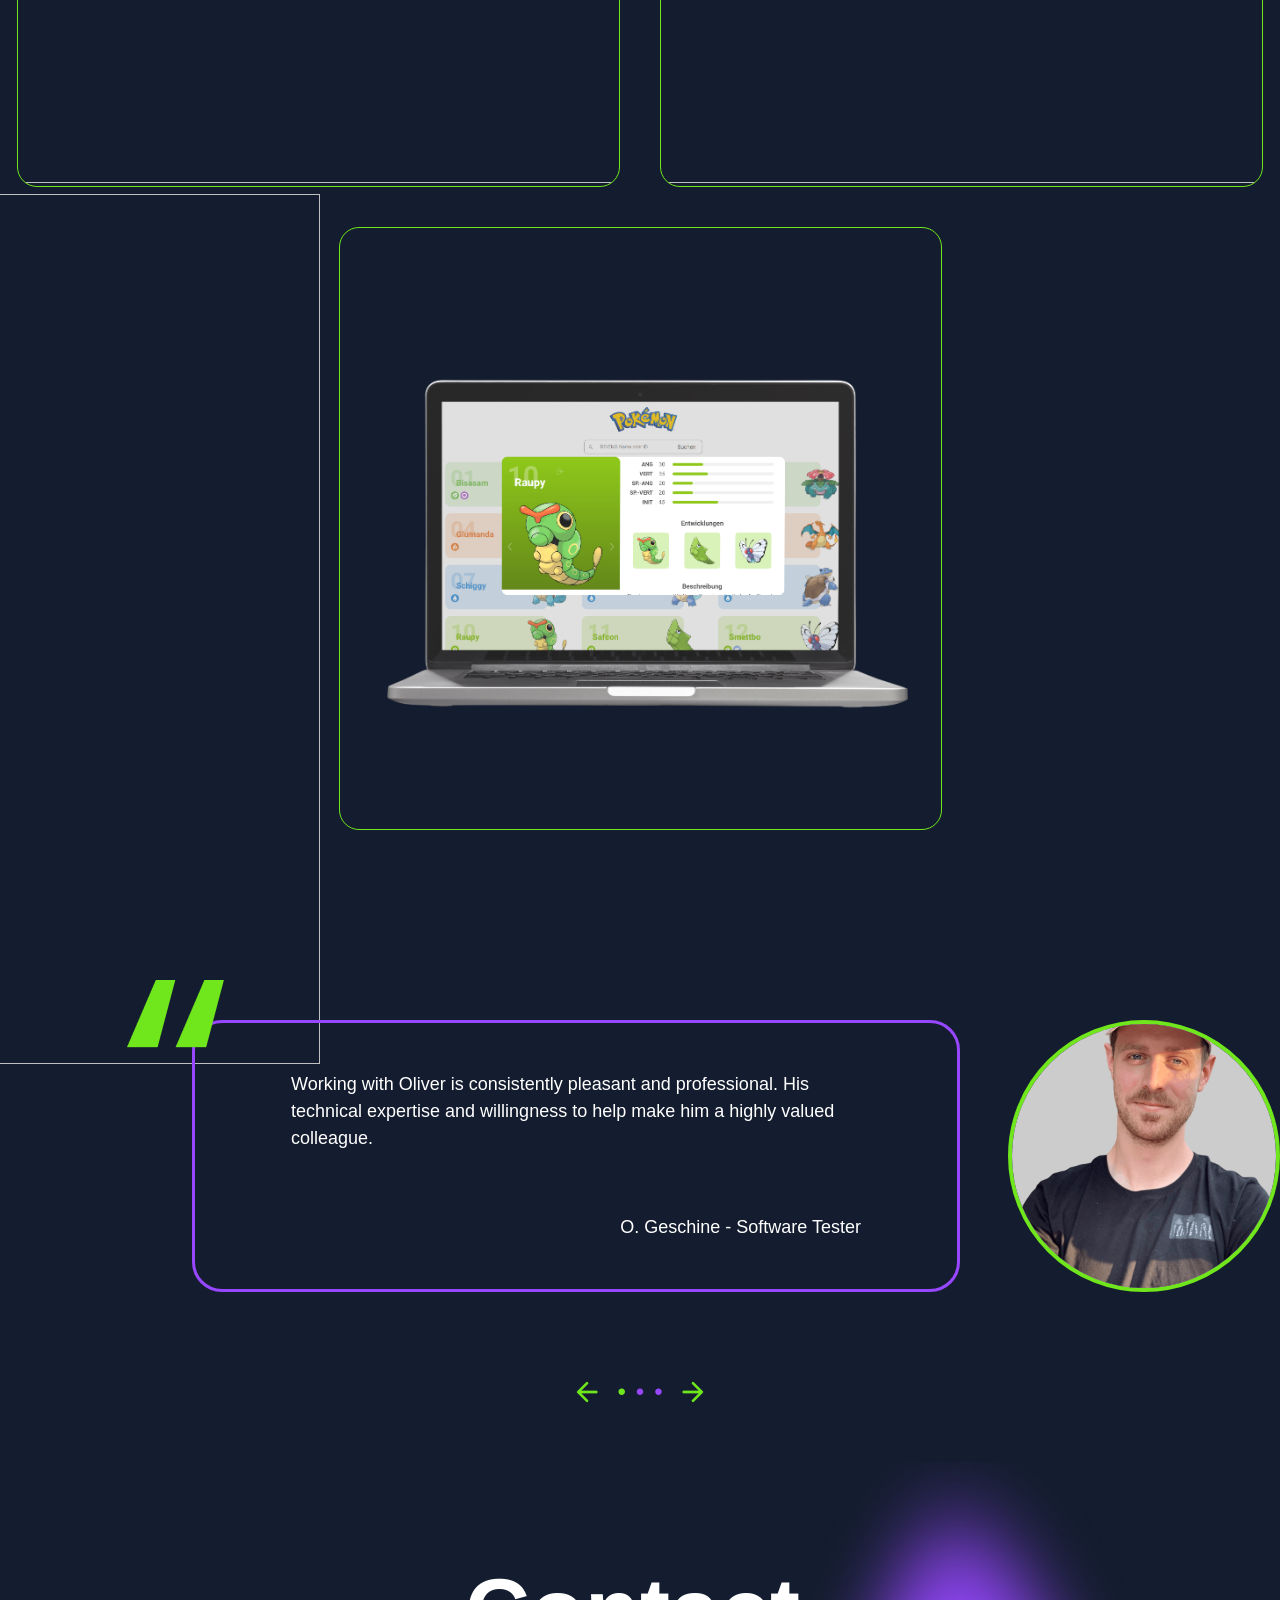
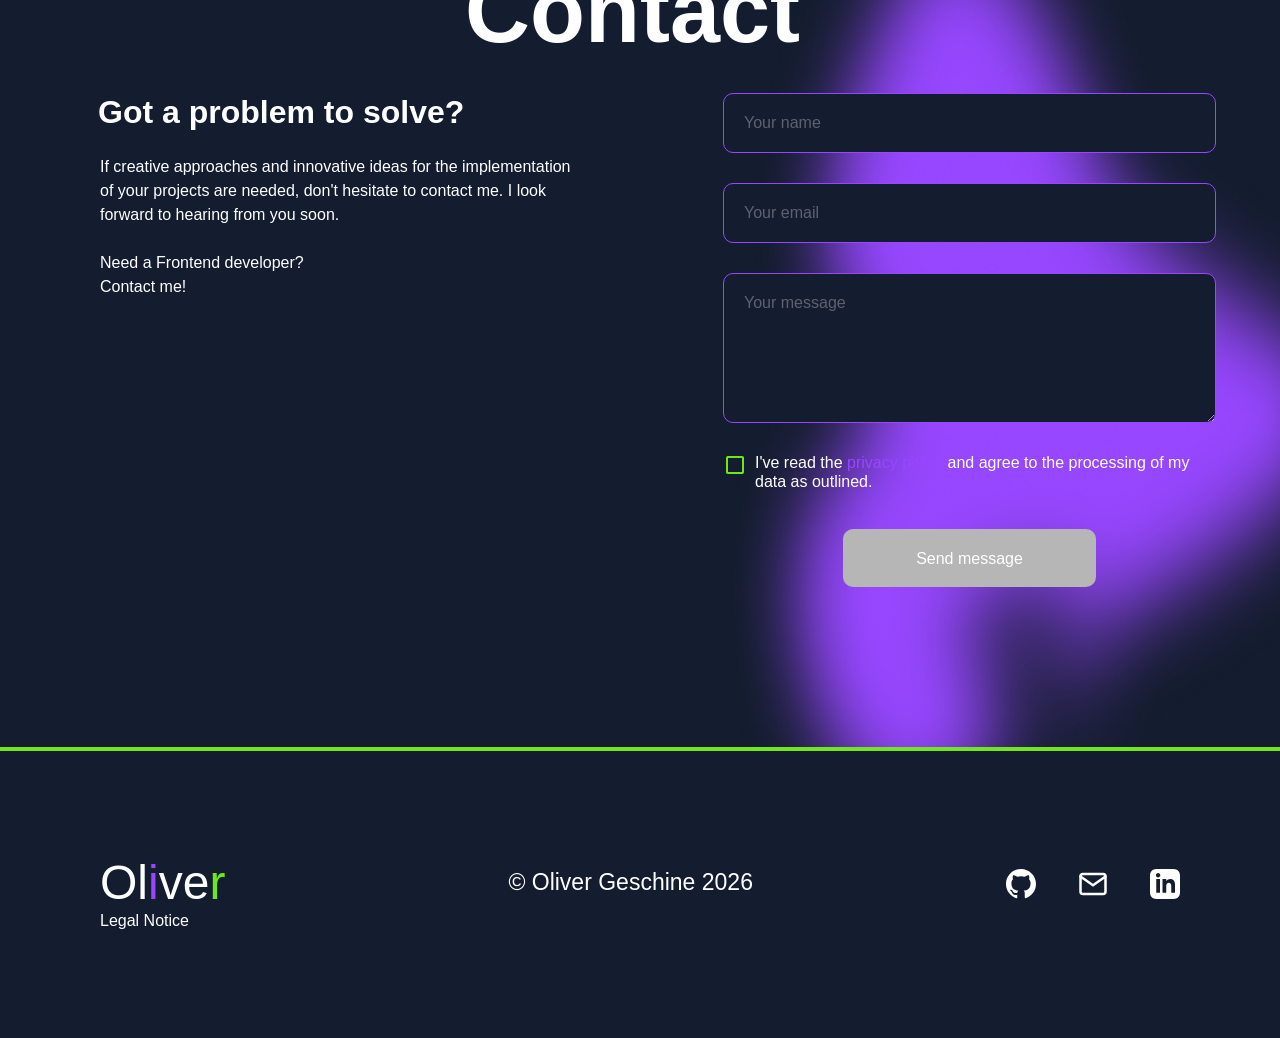
==== commit b61f0215: "third update from portfolio feedback #1" ====
--- a/index.html
+++ b/index.html
@@ -107,11 +107,27 @@
             <div class="landing-section-link-container">
                 <div class="links">
                     <img src="./assets/icons/green_line.png" alt="">
-                    <a href="https://github.com/OliGeschine" target="_blank"><img src="./assets/icons/github.png"
-                            alt="Github"></a>
-                    <a href="#contact"><img src="./assets/icons/email.png" alt="Email"></a>
-                    <a href="https://www.linkedin.com/in/oliver-geschine-a71230404/" target="_blank"><img
-                            src="./assets/icons/linkedin.png" alt="LinkedIn"></a>
+                    <a href="https://github.com/OliGeschine" target="_blank">
+                        <svg class="social-icon" xmlns="http://www.w3.org/2000/svg" width="24" height="24"
+                            viewBox="0 0 24 24" fill="currentColor">
+                            <path
+                                d="M12 0c-6.626 0-12 5.373-12 12 0 5.302 3.438 9.8 8.207 11.387.599.111.793-.261.793-.577v-2.234c-3.338.726-4.033-1.416-4.033-1.416-.546-1.387-1.333-1.756-1.333-1.756-1.089-.745.083-.729.083-.729 1.205.084 1.839 1.237 1.839 1.237 1.07 1.834 2.807 1.304 3.492.997.107-.775.418-1.305.762-1.604-2.665-.305-5.467-1.334-5.467-5.931 0-1.311.469-2.381 1.236-3.221-.124-.303-.535-1.524.117-3.176 0 0 1.008-.322 3.301 1.23.957-.266 1.983-.399 3.003-.404 1.02.005 2.047.138 3.006.404 2.291-1.552 3.297-1.23 3.297-1.23.653 1.653.242 2.874.118 3.176.77.84 1.235 1.911 1.235 3.221 0 4.609-2.807 5.624-5.479 5.921.43.372.823 1.102.823 2.222v3.293c0 .319.192.694.801.576 4.765-1.589 8.199-6.086 8.199-11.386 0-6.627-5.373-12-12-12z" />
+                        </svg>
+                    </a>
+                    <a href="#contact">
+                        <svg class="social-icon" xmlns="http://www.w3.org/2000/svg" width="24" height="24"
+                            viewBox="0 0 24 24" fill="none" stroke="currentColor" stroke-width="2">
+                            <path d="M4 4h16c1.1 0 2 .9 2 2v12c0 1.1-.9 2-2 2H4c-1.1 0-2-.9-2-2V6c0-1.1.9-2 2-2z" />
+                            <polyline points="22,6 12,13 2,6" />
+                        </svg>
+                    </a>
+                    <a href="https://www.linkedin.com/in/oliver-geschine-a71230404/" target="_blank">
+                        <svg class="social-icon" xmlns="http://www.w3.org/2000/svg" width="24" height="24"
+                            viewBox="0 0 24 24" fill="currentColor">
+                            <path
+                                d="M19 0h-14c-2.761 0-5 2.239-5 5v14c0 2.761 2.239 5 5 5h14c2.762 0 5-2.239 5-5v-14c0-2.761-2.238-5-5-5zm-11 19h-3v-11h3v11zm-1.5-12.268c-.966 0-1.75-.79-1.75-1.764s.784-1.764 1.75-1.764 1.75.79 1.75 1.764-.783 1.764-1.75 1.764zm13.5 12.268h-3v-5.604c0-3.368-4-3.113-4 0v5.604h-3v-11h3v1.765c1.396-2.586 7-2.777 7 2.476v6.759z" />
+                        </svg>
+                    </a>
                 </div>
 
                 <div class="scroll-down-container">
@@ -399,7 +415,7 @@
                     </div>
                     <button id="sendMessageButton" class="send-message-button" data-translate="contact.send"
                         disabled>Send message</button>
-                    <a id="up_arrow" class="arrow" href="#landing_page"></a>
+                    <a id="up_arrow" class="up-arrow" href="#landing_page"></a>
                 </div>
             </div>
             <div class="inputFieldContainer">
@@ -408,7 +424,53 @@
                 <img class="purple-shadow" src="./assets/img/purple_shadow.png" alt="">
             </div>
         </section>
-        <div class="inlude-html" w3-include-html="./footer.html"></div>
+        <footer>
+            <div class="footer-content">
+                <a class="footer-name" onclick="window.location.href='./index.html'">
+                    <p>Ol</p>
+                    <p class="purple-dot">i</p>
+                    <p>ve</p>
+                    <p class="green-r">r</p>
+                </a>
+                <p class="copyright-name">&copy; Oliver Geschine 2026</p>
+                <div class="footer-links">
+                    <!-- ✅ GitHub SVG -->
+                    <a href="https://github.com/OliGeschine" target="_blank" aria-label="GitHub">
+                        <svg class="footer-icon" xmlns="http://www.w3.org/2000/svg" width="30" height="30"
+                            viewBox="0 0 24 24" fill="white">
+                            <path
+                                d="M12 0c-6.626 0-12 5.373-12 12 0 5.302 3.438 9.8 8.207 11.387.599.111.793-.261.793-.577v-2.234c-3.338.726-4.033-1.416-4.033-1.416-.546-1.387-1.333-1.756-1.333-1.756-1.089-.745.083-.729.083-.729 1.205.084 1.839 1.237 1.839 1.237 1.07 1.834 2.807 1.304 3.492.997.107-.775.418-1.305.762-1.604-2.665-.305-5.467-1.334-5.467-5.931 0-1.311.469-2.381 1.236-3.221-.124-.303-.535-1.524.117-3.176 0 0 1.008-.322 3.301 1.23.957-.266 1.983-.399 3.003-.404 1.02.005 2.047.138 3.006.404 2.291-1.552 3.297-1.23 3.297-1.23.653 1.653.242 2.874.118 3.176.77.84 1.235 1.911 1.235 3.221 0 4.609-2.807 5.624-5.479 5.921.43.372.823 1.102.823 2.222v3.293c0 .319.192.694.801.576 4.765-1.589 8.199-6.086 8.199-11.386 0-6.627-5.373-12-12-12z" />
+                        </svg>
+                    </a>
+
+                    <!-- ✅ Email SVG -->
+                    <a onclick="window.location.href='./index.html?scrollTo=contact'" aria-label="Email">
+                        <svg class="footer-icon" xmlns="http://www.w3.org/2000/svg" width="30" height="30"
+                            viewBox="0 0 24 24" fill="none" stroke="white" stroke-width="2" stroke-linecap="round"
+                            stroke-linejoin="round">
+                            <path d="M4 4h16c1.1 0 2 .9 2 2v12c0 1.1-.9 2-2 2H4c-1.1 0-2-.9-2-2V6c0-1.1.9-2 2-2z" />
+                            <polyline points="22,6 12,13 2,6" />
+                        </svg>
+                    </a>
+
+                    <!-- ✅ LinkedIn SVG -->
+                    <a href="https://www.linkedin.com/in/oliver-geschine-a71230404/" target="_blank"
+                        aria-label="LinkedIn">
+                        <svg class="footer-icon" xmlns="http://www.w3.org/2000/svg" width="30" height="30"
+                            viewBox="0 0 24 24" fill="white">
+                            <path
+                                d="M19 0h-14c-2.761 0-5 2.239-5 5v14c0 2.761 2.239 5 5 5h14c2.762 0 5-2.239 5-5v-14c0-2.761-2.238-5-5-5zm-11 19h-3v-11h3v11zm-1.5-12.268c-.966 0-1.75-.79-1.75-1.764s.784-1.764 1.75-1.764 1.75.79 1.75 1.764-.783 1.764-1.75 1.764zm13.5 12.268h-3v-5.604c0-3.368-4-3.113-4 0v5.604h-3v-11h3v1.765c1.396-2.586 7-2.777 7 2.476v6.759z" />
+                        </svg>
+                    </a>
+                </div>
+            </div>
+            <div class="footer-legal-notice-container">
+                <a class="legal-notice" onclick="window.location.href='./legal_notice.html'"
+                    data-translate="footer.legal">Legal
+                    Notice</a>
+                <img class="footer-legal-notice-img" src="./assets/icons/green_line.png" alt="">
+            </div>
+        </footer>
     </div>
 </body>
 
--- a/styles/landing-section.css
+++ b/styles/landing-section.css
@@ -100,16 +100,23 @@
 }
 
 .links a {
-    transition: transform 0.1s ease-in-out;
-}
-
-.links a img {
-    width: clamp(30px, 5vw, 40px);
-    height: clamp(30px, 5vw, 40px);
+    display: inline-block;
+    width: clamp(28px, 4vw, 35px);
+    height: clamp(28px, 4vw, 35px);
+    line-height: 0;
+    transition: transform 0.15s ease-in-out;
+    color: white;
 }
 
 .links a:hover {
     transform: scale(1.2);
+}
+
+.social-icon {
+    width: clamp(28px, 4vw, 35px);
+    height: clamp(28px, 4vw, 35px);
+    display: block;
+    transition: all 0.15s ease-in-out;
 }
 
 .scroll-down-container {
@@ -231,6 +238,16 @@
     .headlines {
         gap: 4px;
     }
+
+    .social-icon {
+        width: 28px;
+        height: 28px;
+    }
+
+    .links a {
+        width: 28px;
+        height: 28px;
+    }
 }
 
 /* Extra Small Devices */
@@ -239,8 +256,13 @@
         gap: 20px;
     }
 
-    .links a img {
-        width: 30px;
-        height: 30px;
+    .social-icon {
+        width: 25px;
+        height: 25px;
+    }
+
+    .links a {
+        width: 25px;
+        height: 25px;
     }
 }
--- a/styles/portfolio-section.css
+++ b/styles/portfolio-section.css
@@ -259,6 +259,12 @@
         width: clamp(400px, 65vw, 1100px);
         height: clamp(450px, 83vw, 1300px);
     }
+
+    .green-shadow {
+        left: clamp(-460px, calc(-85vw / 2.5), -230px);
+        width: clamp(400px, 60vw, 990px);
+        height: clamp(450px, 65vw, 1120px);
+    }
 }
 
 @media(max-width: 1260px) {
--- a/styles/comment-section.css
+++ b/styles/comment-section.css
@@ -47,7 +47,6 @@
 }
 
 .comment-writer {
-    white-space: nowrap;
     justify-self: end;
     font-size: clamp(16px, 1.8vw, 18px);
 }
@@ -145,6 +144,16 @@
     color: #9747FF;
 }
 
+@media(min-width: 1441px) {
+    .comment-content {
+        max-width: 100vw;
+    }
+
+    .comment-green-line {
+        width: calc((100vw - 1440px) / 2 + 80px);
+    }
+}
+
 /* ⚠️ TABLET - 1024px - Vertikales Layout */
 @media(max-width: 1024px) {
     .comment-section {
@@ -321,8 +330,4 @@
         width: 55px;
         height: 38px;
     }
-
-    .comment-writer {
-        white-space: normal;
-    }
 }
--- a/styles/contact-section.css
+++ b/styles/contact-section.css
@@ -86,39 +86,10 @@
     max-width: clamp(400px, 50vw, 620px);
 }
 
-.arrow {
+.up-arrow {
     width: clamp(35px, 4vw, 40px);
     height: clamp(35px, 4vw, 40px);
     cursor: pointer;
-}
-
-.send-message-button {
-    width: clamp(200px, 30vw, 253px);
-    height: clamp(50px, 6vw, 58px);
-    padding: clamp(15px, 2vh, 20px) clamp(20px, 3vw, 30px);
-    margin-top: clamp(8px, 1vh, 8px);
-    border: none;
-    border-radius: clamp(8px, 1vw, 10px);
-    color: white;
-    font-size: clamp(16px, 1.8vw, 16px);
-    cursor: pointer;
-    position: relative;
-    line-height: 120%;
-    transition: all 0.3s ease-in-out;
-    text-decoration: none;
-    align-self: center;
-}
-
-.checkedButton {
-    background-color: #70E61C;
-}
-
-.checkedButton:hover {
-    background-color: #9747FF;
-    transform: scale(1.15);
-}
-
-#up_arrow {
     background-image: url("../assets/icons/white_arrow_up_framed.png");
     background-size: contain;
     background-repeat: no-repeat;
@@ -127,8 +98,35 @@
     margin-top: clamp(15px, 2vh, 20px);
 }
 
-#up_arrow:hover {
+.up-arrow:hover {
     background-image: url("../assets/icons/green_arrow_up_framed.png");
+}
+
+.send-message-button {
+    width: clamp(200px, 30vw, 253px);
+    height: clamp(50px, 6vw, 58px);
+    padding: clamp(15px, 2vh, 15px) clamp(20px, 3vw, 30px);
+    margin-top: clamp(8px, 1vh, 8px);
+    border: none;
+    border-radius: clamp(8px, 1vw, 10px);
+    color: white;
+    font-size: clamp(16px, 1.8vw, 16px);
+    cursor: not-allowed;
+    position: relative;
+    line-height: 120%;
+    transition: all 0.3s ease-in-out;
+    text-decoration: none;
+    align-self: center;
+}
+
+.checkedButton {
+    background-color: #70E61C;
+    cursor: pointer;
+}
+
+.checkedButton:hover {
+    background-color: #9747FF;
+    transform: scale(1.15);
 }
 
 .error-message {
@@ -150,7 +148,6 @@
     font-size: clamp(16px, 1.8vw, 16px);
     width: 100%;
     transition: border-color 0.3s ease;
-    /* ✅ Smooth Transition */
 }
 
 .inputFields:hover {
@@ -181,7 +178,6 @@
     top: clamp(12px, 1.5vw, 14px);
     z-index: 2;
     transition: opacity 0.3s ease, visibility 0.3s ease;
-    /* ✅ Smooth Transition */
 }
 
 .inputIcon.visible {
@@ -201,25 +197,18 @@
     color: red;
     font-size: clamp(16px, 1.5vw, 16px);
     transition: opacity 0.3s ease;
-    /* ✅ Smooth Transition */
-}
-
-/* ✅ NEU: dNone Klasse */
+}
+
 .contactdNone {
     display: none;
 }
 
 .success-message {
-    background-color: #70E61C;
     color: white;
-    padding: clamp(12px, 2vh, 15px) clamp(15px, 2vw, 20px);
-    border-radius: clamp(8px, 1vw, 10px);
-    margin-top: clamp(15px, 2vh, 20px);
     font-weight: bold;
     font-size: clamp(16px, 1.8vw, 16px);
     text-align: center;
     animation: fadeIn 0.3s ease-in-out;
-    box-shadow: 0 4px 6px rgba(0, 0, 0, 0.1);
 }
 
 .error-message-popup {
@@ -320,8 +309,32 @@
 
 .privacy-policy {
     color: #9747FF;
-    text-decoration: underline;
     cursor: pointer;
+}
+
+@media(min-width: 1441px) {
+    .contact-content-container {
+        margin: 0 auto;
+    }
+
+    .contact-headline-container {
+        max-width: 100vw;
+    }
+
+    .contact-headline-container>img {
+        position: relative;
+        width: calc((100vw - 1440px) / 2 + 500px);
+    }
+
+    .contact-content-headline-container h2 {
+        margin-left: clamp(0px, 8vw, 100px);
+    }
+
+    .contact-content-img {
+        position: absolute;
+        transform: translateX(calc((1440px - 100vw) / 2));
+        width: calc((100vw - 1440px) / 2 + 70px);
+    }
 }
 
 /* TABLET - 1024px */
--- a/styles/footer.css
+++ b/styles/footer.css
@@ -54,6 +54,7 @@
 
 .footer-links a:hover {
     transform: scale(1.4);
+    cursor: pointer;
 }
 
 .legal-notice {
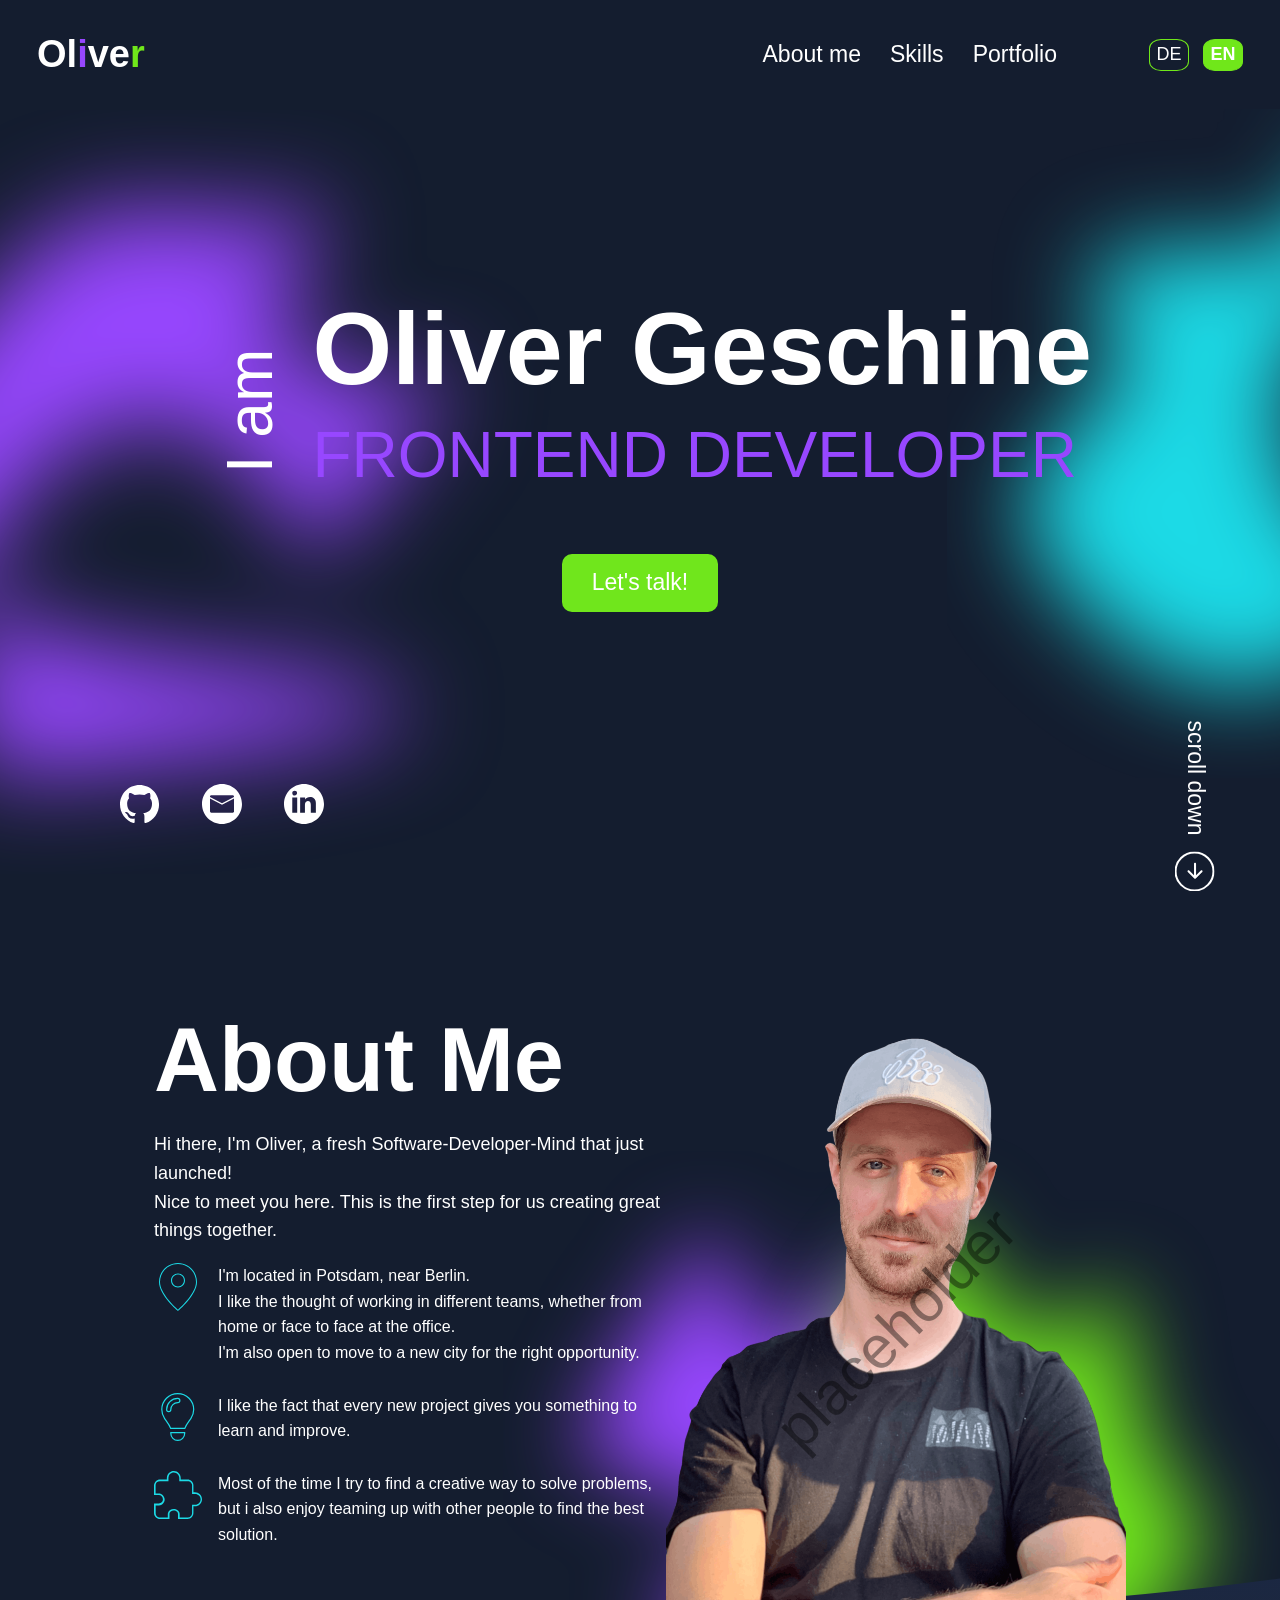
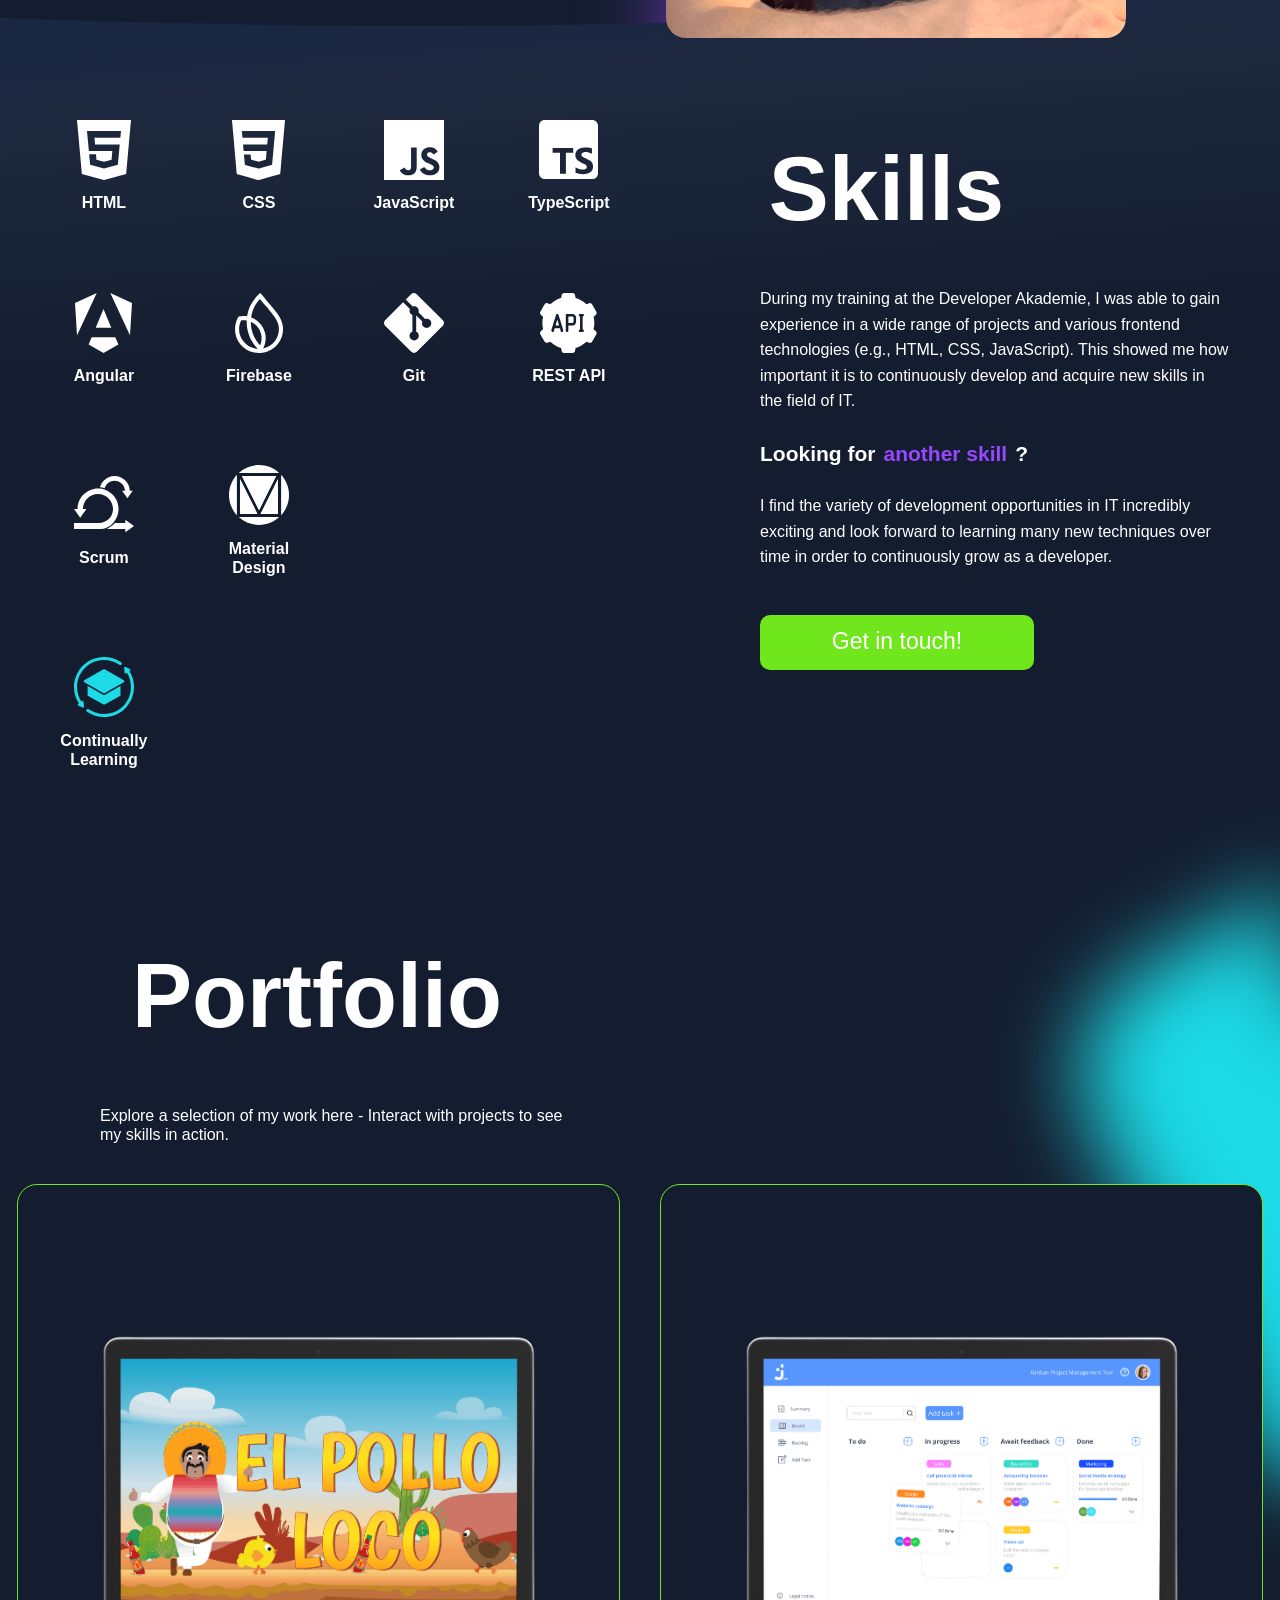
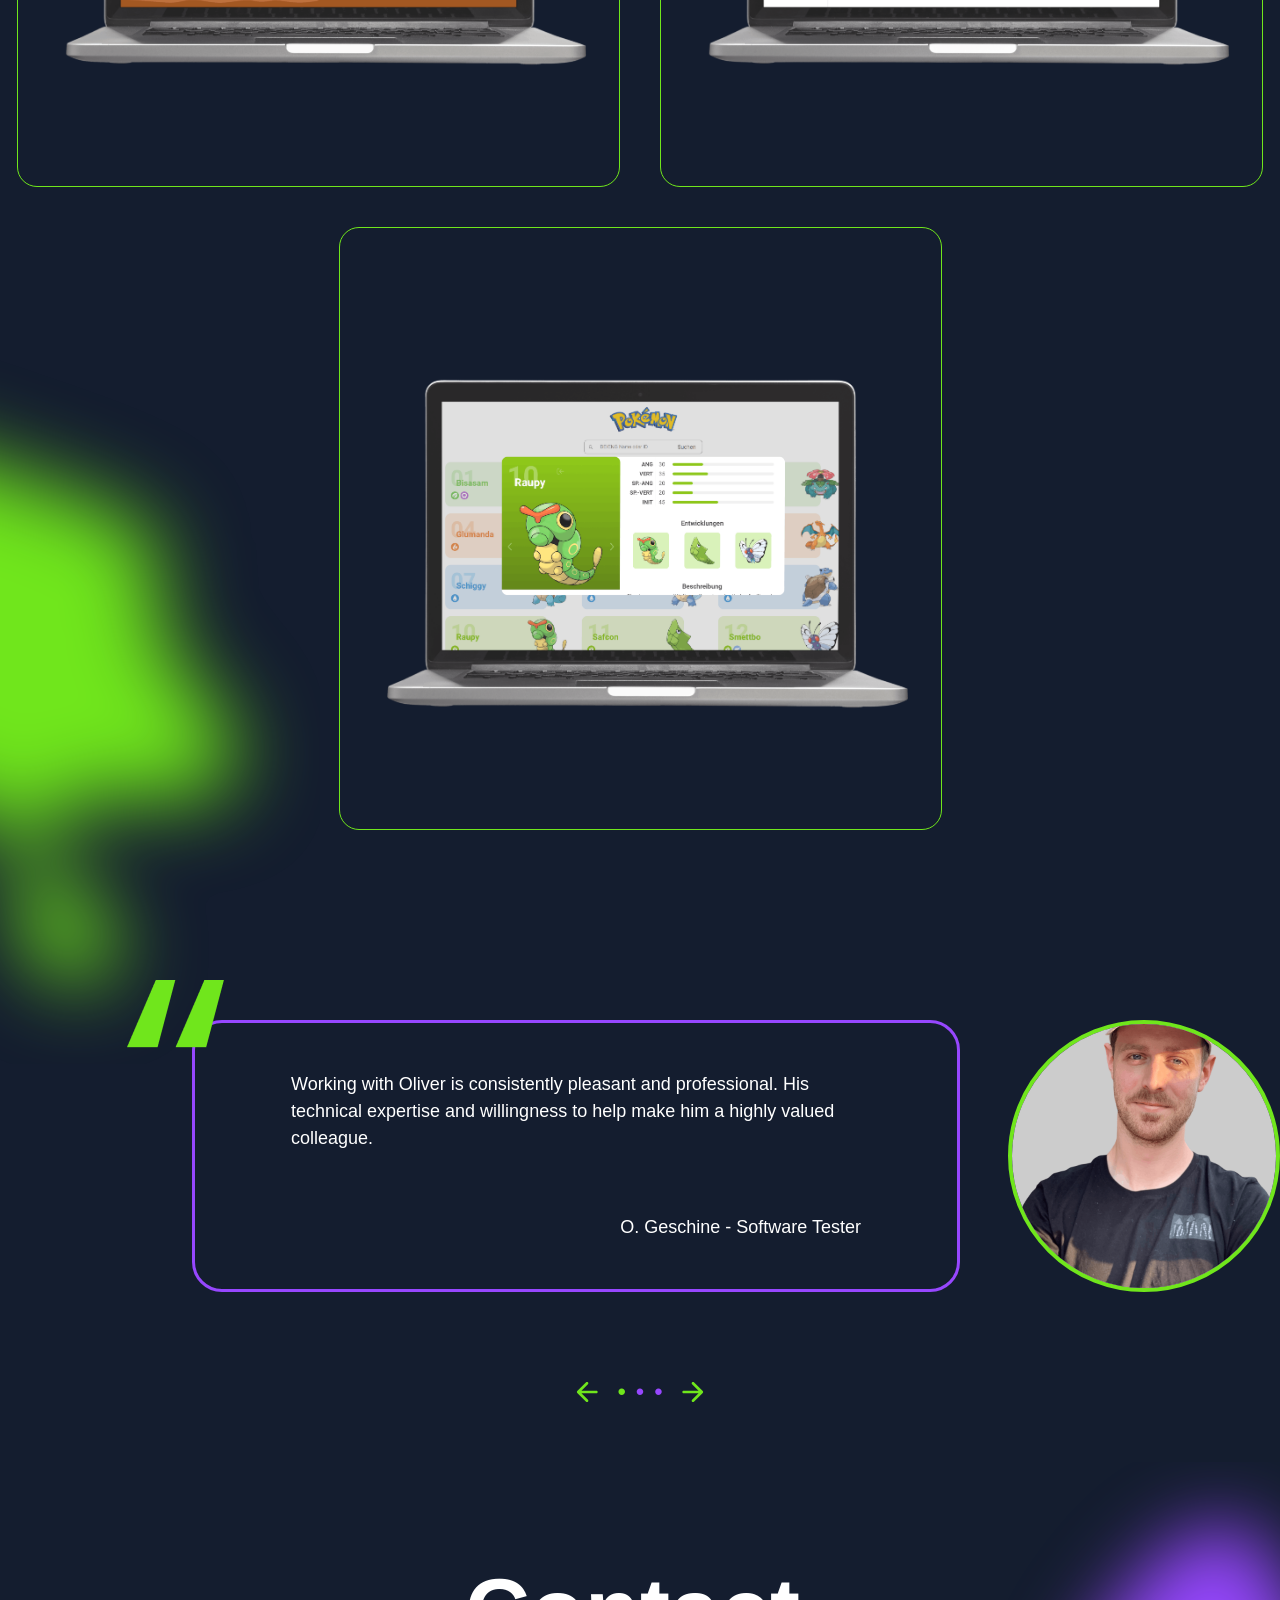
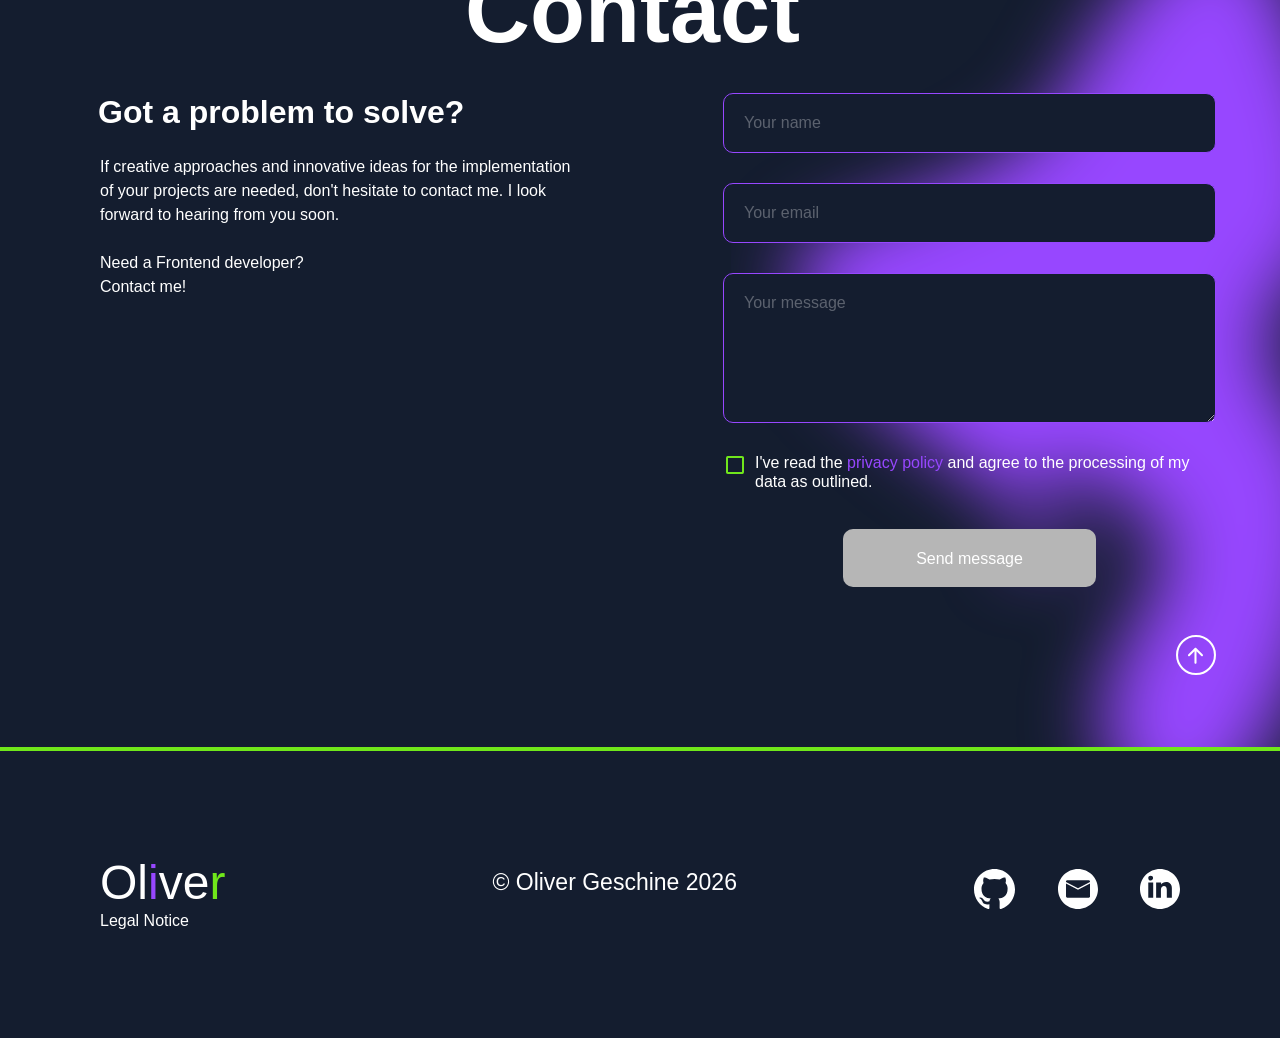
==== commit cfebffa9: "fourth update from portfolio feedback #1" ====
--- a/index.html
+++ b/index.html
@@ -107,37 +107,21 @@
             <div class="landing-section-link-container">
                 <div class="links">
                     <img src="./assets/icons/green_line.png" alt="">
-                    <a href="https://github.com/OliGeschine" target="_blank">
-                        <svg class="social-icon" xmlns="http://www.w3.org/2000/svg" width="24" height="24"
-                            viewBox="0 0 24 24" fill="currentColor">
-                            <path
-                                d="M12 0c-6.626 0-12 5.373-12 12 0 5.302 3.438 9.8 8.207 11.387.599.111.793-.261.793-.577v-2.234c-3.338.726-4.033-1.416-4.033-1.416-.546-1.387-1.333-1.756-1.333-1.756-1.089-.745.083-.729.083-.729 1.205.084 1.839 1.237 1.839 1.237 1.07 1.834 2.807 1.304 3.492.997.107-.775.418-1.305.762-1.604-2.665-.305-5.467-1.334-5.467-5.931 0-1.311.469-2.381 1.236-3.221-.124-.303-.535-1.524.117-3.176 0 0 1.008-.322 3.301 1.23.957-.266 1.983-.399 3.003-.404 1.02.005 2.047.138 3.006.404 2.291-1.552 3.297-1.23 3.297-1.23.653 1.653.242 2.874.118 3.176.77.84 1.235 1.911 1.235 3.221 0 4.609-2.807 5.624-5.479 5.921.43.372.823 1.102.823 2.222v3.293c0 .319.192.694.801.576 4.765-1.589 8.199-6.086 8.199-11.386 0-6.627-5.373-12-12-12z" />
-                        </svg>
-                    </a>
-                    <a href="#contact">
-                        <svg class="social-icon" xmlns="http://www.w3.org/2000/svg" width="24" height="24"
-                            viewBox="0 0 24 24" fill="none" stroke="currentColor" stroke-width="2">
-                            <path d="M4 4h16c1.1 0 2 .9 2 2v12c0 1.1-.9 2-2 2H4c-1.1 0-2-.9-2-2V6c0-1.1.9-2 2-2z" />
-                            <polyline points="22,6 12,13 2,6" />
-                        </svg>
-                    </a>
-                    <a href="https://www.linkedin.com/in/oliver-geschine-a71230404/" target="_blank">
-                        <svg class="social-icon" xmlns="http://www.w3.org/2000/svg" width="24" height="24"
-                            viewBox="0 0 24 24" fill="currentColor">
-                            <path
-                                d="M19 0h-14c-2.761 0-5 2.239-5 5v14c0 2.761 2.239 5 5 5h14c2.762 0 5-2.239 5-5v-14c0-2.761-2.238-5-5-5zm-11 19h-3v-11h3v11zm-1.5-12.268c-.966 0-1.75-.79-1.75-1.764s.784-1.764 1.75-1.764 1.75.79 1.75 1.764-.783 1.764-1.75 1.764zm13.5 12.268h-3v-5.604c0-3.368-4-3.113-4 0v5.604h-3v-11h3v1.765c1.396-2.586 7-2.777 7 2.476v6.759z" />
-                        </svg>
-                    </a>
+                    <a href="https://github.com/OliGeschine" target="_blank"><img src="./assets/icons/github.svg"
+                            alt="Github"></a>
+                    <a href="#contact"><img src="./assets/icons/email.svg" alt="Email"></a>
+                    <a href="https://www.linkedin.com/in/oliver-geschine-a71230404/" target="_blank"><img
+                            src="./assets/icons/linkedin.svg" alt="LinkedIn"></a>
                 </div>
 
                 <div class="scroll-down-container">
                     <p data-translate="landing.scroll">Scroll down</p>
-                    <img src="./assets/icons/white_arrow_up_framed.png" alt="">
+                    <img src="./assets/icons/white_arrow_up_framed.svg" alt="">
                 </div>
             </div>
 
             <div class="landing-section-shadows">
-                <img src="./assets/img/landing_section_shadow_purple.png" alt="">
+                <img src="./assets/img/landing_section_shadow_purple.svg" alt="">
                 <img src="./assets/img/landing_section_shadow_blue.svg" alt="">
             </div>
 
@@ -153,12 +137,12 @@
                 </span>
                 <div class="short_info_container">
                     <div class="short_info">
-                        <img class="about_me_icons" src="./assets/icons/location_icon.png" alt="">
+                        <img class="about_me_icons" src="./assets/icons/location_icon.svg" alt="">
                         <span data-translate="about.location">
                         </span>
                     </div>
                     <div class="short_info">
-                        <img class="about_me_icons" src="./assets/icons/bulb_icon.png" alt="">
+                        <img class="about_me_icons" src="./assets/icons/bulb_icon.svg" alt="">
                         <span data-translate="about.learning">
                             I like the fact that every new project gives you something to learn and improve.
 
@@ -177,8 +161,8 @@
             <div class="profile_picture_container">
                 <span class="placeholder_span">placeholder</span>
                 <img class="profile_picture" src="./assets/img/profile_img.png" alt="">
-                <img class="about-me-section-shadows" src="./assets/img/purple_green_shadow.png" alt="">
-                <img class="vector-bg-img" src="./assets/img/Vector.png" alt="">
+                <img class="about-me-section-shadows" src="./assets/img/purple_green_shadow.svg" alt="">
+                <img class="vector-bg-img" src="./assets/img/vector.svg" alt="">
             </div>
 
 
@@ -189,52 +173,52 @@
             <div class="skills-content">
                 <div id="skillsDesktop" class="skills-overview">
                     <div class="skill-container">
-                        <img class="skills_picture" src="./assets/img/html.png" alt="">
+                        <img class="skills_picture" src="./assets/img/html.svg" alt="">
                         <span>HTML</span>
                     </div>
 
                     <div class="skill-container">
-                        <img class="skills_picture" src="./assets/img/css.png" alt="">
+                        <img class="skills_picture" src="./assets/img/css.svg" alt="">
                         <span>CSS</span>
                     </div>
                     <div class="skill-container">
-                        <img class="skills_picture" src="./assets/img/javascript.png" alt="">
+                        <img class="skills_picture" src="./assets/img/javascript.svg" alt="">
                         <span>JavaScript</span>
                     </div>
 
                     <div class="skill-container">
-                        <img class="skills_picture" src="./assets/img/typescript.png" alt="">
+                        <img class="skills_picture" src="./assets/img/typescript.svg" alt="">
                         <span>TypeScript</span>
                     </div>
                     <div class="skill-container">
-                        <img class="skills_picture" src="./assets/img/angular.png" alt="">
+                        <img class="skills_picture" src="./assets/img/angular.svg" alt="">
                         <span>Angular</span>
                     </div>
 
                     <div class="skill-container">
-                        <img class="skills_picture" src="./assets/img/firebase.png" alt="">
+                        <img class="skills_picture" src="./assets/img/firebase.svg" alt="">
                         <span>Firebase</span>
                     </div>
                     <div class="skill-container">
-                        <img class="skills_picture" src="./assets/img/git.png" alt="">
+                        <img class="skills_picture" src="./assets/img/git.svg" alt="">
                         <span>Git</span>
                     </div>
 
                     <div class="skill-container">
-                        <img class="skills_picture" src="./assets/img/rest_api.png" alt="">
+                        <img class="skills_picture" src="./assets/img/rest_api.svg" alt="">
                         <span>REST API</span>
                     </div>
                     <div class="skill-container">
-                        <img class="skills_picture" src="./assets/img/scrum.png" alt="">
+                        <img class="skills_picture" src="./assets/img/scrum.svg" alt="">
                         <span>Scrum</span>
                     </div>
 
                     <div class="skill-container">
-                        <img class="skills_picture" src="./assets/img/material_design.png" alt="">
+                        <img class="skills_picture" src="./assets/img/material_design.svg" alt="">
                         <span>Material Design</span>
                     </div>
                     <div class="skill-container">
-                        <img class="skills_picture" src="./assets/img/continually_learning_blue.png" alt="">
+                        <img class="skills_picture" src="./assets/img/continually_learning_blue.svg" alt="">
                         <span>Continually Learning</span>
                     </div>
                 </div>
@@ -248,52 +232,52 @@
                     <span data-translate="skills.intro" class="skills-intro"></span>
                     <div id="skillsMobile" class="skills-overview">
                         <div class="skill-container">
-                            <img class="skills_picture" src="./assets/img/html.png" alt="">
+                            <img class="skills_picture" src="./assets/img/html.svg" alt="">
                             <span>HTML</span>
                         </div>
 
                         <div class="skill-container">
-                            <img class="skills_picture" src="./assets/img/css.png" alt="">
+                            <img class="skills_picture" src="./assets/img/css.svg" alt="">
                             <span>CSS</span>
                         </div>
                         <div class="skill-container">
-                            <img class="skills_picture" src="./assets/img/javascript.png" alt="">
+                            <img class="skills_picture" src="./assets/img/javascript.svg" alt="">
                             <span>JavaScript</span>
                         </div>
 
                         <div class="skill-container">
-                            <img class="skills_picture" src="./assets/img/typescript.png" alt="">
+                            <img class="skills_picture" src="./assets/img/typescript.svg" alt="">
                             <span>TypeScript</span>
                         </div>
                         <div class="skill-container">
-                            <img class="skills_picture" src="./assets/img/angular.png" alt="">
+                            <img class="skills_picture" src="./assets/img/angular.svg" alt="">
                             <span>Angular</span>
                         </div>
 
                         <div class="skill-container">
-                            <img class="skills_picture" src="./assets/img/firebase.png" alt="">
+                            <img class="skills_picture" src="./assets/img/firebase.svg" alt="">
                             <span>Firebase</span>
                         </div>
                         <div class="skill-container">
-                            <img class="skills_picture" src="./assets/img/git.png" alt="">
+                            <img class="skills_picture" src="./assets/img/git.svg" alt="">
                             <span>Git</span>
                         </div>
 
                         <div class="skill-container">
-                            <img class="skills_picture" src="./assets/img/rest_api.png" alt="">
+                            <img class="skills_picture" src="./assets/img/rest_api.svg" alt="">
                             <span>REST API</span>
                         </div>
                         <div class="skill-container">
-                            <img class="skills_picture" src="./assets/img/scrum.png" alt="">
+                            <img class="skills_picture" src="./assets/img/scrum.svg" alt="">
                             <span>Scrum</span>
                         </div>
 
                         <div class="skill-container">
-                            <img class="skills_picture" src="./assets/img/material_design.png" alt="">
+                            <img class="skills_picture" src="./assets/img/material_design.svg" alt="">
                             <span>Material Design</span>
                         </div>
                         <div class="skill-container">
-                            <img class="skills_picture" src="./assets/img/continually_learning_blue.png" alt="">
+                            <img class="skills_picture" src="./assets/img/continually_learning_blue.svg" alt="">
                             <span>Continually Learning</span>
                         </div>
                     </div>
@@ -321,8 +305,8 @@
 
             <div id="projectList" class="project-wrapper"></div>
             <div class="portfolio-section-shadows">
-                <img class="blue-shadow" src="./assets/img/blue_shadow.png" alt="">
-                <img class="green-shadow" src="./assets/img/green_shadow.png" alt="">
+                <img class="blue-shadow" src="./assets/img/blue_shadow.svg" alt="">
+                <img class="green-shadow" src="./assets/img/green_shadow.svg" alt="">
             </div>
 
         </section>
@@ -381,7 +365,7 @@
                     <div class="inputFieldWrapper">
                         <input class="inputFields" type="text" placeholder="Your name" id="contactName"
                             data-translate-placeholder="contact.name.placeholder" required>
-                        <img class="inputIcon" src="./assets/icons/error.png" alt="Error">
+                        <img class="inputIcon" src="./assets/icons/error.svg" alt="Error">
                         <div id="nameError" class="inputError contactdNone" data-translate="contact.name.errorText">
                             Fehlertext
                         </div>
@@ -389,14 +373,14 @@
                     <div class="inputFieldWrapper">
                         <input class="inputFields" type="email" placeholder="Your email" id="contactEmail"
                             data-translate-placeholder="contact.email.placeholder" required>
-                        <img class="inputIcon" src="./assets/icons/error.png" alt="Error">
+                        <img class="inputIcon" src="./assets/icons/error.svg" alt="Error">
                         <div id="emailError" class="inputError contactdNone" data-translate="contact.email.errorText">
                             Fehlertext</div>
                     </div>
                     <div class="inputFieldWrapper">
                         <textarea class="inputFields contact-message" placeholder="Your message" id="contactMessage"
                             data-translate-placeholder="contact.message.placeholder" required></textarea>
-                        <img class="inputIcon" src="./assets/icons/error.png" alt="Error">
+                        <img class="inputIcon" src="./assets/icons/error.svg" alt="Error">
                         <div id="messageError" class="inputError contactdNone"
                             data-translate="contact.message.errorText">
                             Fehlertext</div>
@@ -421,7 +405,7 @@
             <div class="inputFieldContainer">
             </div>
             <div class="contact-section-shadow">
-                <img class="purple-shadow" src="./assets/img/purple_shadow.png" alt="">
+                <img class="purple-shadow" src="./assets/img/purple_shadow.svg" alt="">
             </div>
         </section>
         <footer>
@@ -434,34 +418,11 @@
                 </a>
                 <p class="copyright-name">&copy; Oliver Geschine 2026</p>
                 <div class="footer-links">
-                    <!-- ✅ GitHub SVG -->
-                    <a href="https://github.com/OliGeschine" target="_blank" aria-label="GitHub">
-                        <svg class="footer-icon" xmlns="http://www.w3.org/2000/svg" width="30" height="30"
-                            viewBox="0 0 24 24" fill="white">
-                            <path
-                                d="M12 0c-6.626 0-12 5.373-12 12 0 5.302 3.438 9.8 8.207 11.387.599.111.793-.261.793-.577v-2.234c-3.338.726-4.033-1.416-4.033-1.416-.546-1.387-1.333-1.756-1.333-1.756-1.089-.745.083-.729.083-.729 1.205.084 1.839 1.237 1.839 1.237 1.07 1.834 2.807 1.304 3.492.997.107-.775.418-1.305.762-1.604-2.665-.305-5.467-1.334-5.467-5.931 0-1.311.469-2.381 1.236-3.221-.124-.303-.535-1.524.117-3.176 0 0 1.008-.322 3.301 1.23.957-.266 1.983-.399 3.003-.404 1.02.005 2.047.138 3.006.404 2.291-1.552 3.297-1.23 3.297-1.23.653 1.653.242 2.874.118 3.176.77.84 1.235 1.911 1.235 3.221 0 4.609-2.807 5.624-5.479 5.921.43.372.823 1.102.823 2.222v3.293c0 .319.192.694.801.576 4.765-1.589 8.199-6.086 8.199-11.386 0-6.627-5.373-12-12-12z" />
-                        </svg>
-                    </a>
-
-                    <!-- ✅ Email SVG -->
-                    <a onclick="window.location.href='./index.html?scrollTo=contact'" aria-label="Email">
-                        <svg class="footer-icon" xmlns="http://www.w3.org/2000/svg" width="30" height="30"
-                            viewBox="0 0 24 24" fill="none" stroke="white" stroke-width="2" stroke-linecap="round"
-                            stroke-linejoin="round">
-                            <path d="M4 4h16c1.1 0 2 .9 2 2v12c0 1.1-.9 2-2 2H4c-1.1 0-2-.9-2-2V6c0-1.1.9-2 2-2z" />
-                            <polyline points="22,6 12,13 2,6" />
-                        </svg>
-                    </a>
-
-                    <!-- ✅ LinkedIn SVG -->
-                    <a href="https://www.linkedin.com/in/oliver-geschine-a71230404/" target="_blank"
-                        aria-label="LinkedIn">
-                        <svg class="footer-icon" xmlns="http://www.w3.org/2000/svg" width="30" height="30"
-                            viewBox="0 0 24 24" fill="white">
-                            <path
-                                d="M19 0h-14c-2.761 0-5 2.239-5 5v14c0 2.761 2.239 5 5 5h14c2.762 0 5-2.239 5-5v-14c0-2.761-2.238-5-5-5zm-11 19h-3v-11h3v11zm-1.5-12.268c-.966 0-1.75-.79-1.75-1.764s.784-1.764 1.75-1.764 1.75.79 1.75 1.764-.783 1.764-1.75 1.764zm13.5 12.268h-3v-5.604c0-3.368-4-3.113-4 0v5.604h-3v-11h3v1.765c1.396-2.586 7-2.777 7 2.476v6.759z" />
-                        </svg>
-                    </a>
+                    <a href="https://github.com/OliGeschine" target="_blank"><img src="./assets/icons/github.svg"
+                            alt="Github"></a>
+                    <a href="#contact"><img src="./assets/icons/email.svg" alt="Email"></a>
+                    <a href="https://www.linkedin.com/in/oliver-geschine-a71230404/" target="_blank"><img
+                            src="./assets/icons/linkedin.svg" alt="LinkedIn"></a>
                 </div>
             </div>
             <div class="footer-legal-notice-container">
--- a/styles/landing-section.css
+++ b/styles/landing-section.css
@@ -100,23 +100,16 @@
 }
 
 .links a {
-    display: inline-block;
-    width: clamp(28px, 4vw, 35px);
-    height: clamp(28px, 4vw, 35px);
-    line-height: 0;
-    transition: transform 0.15s ease-in-out;
-    color: white;
+    transition: transform 0.1s ease-in-out;
+}
+
+.links a img {
+    width: clamp(30px, 5vw, 40px);
+    height: clamp(30px, 5vw, 40px);
 }
 
 .links a:hover {
     transform: scale(1.2);
-}
-
-.social-icon {
-    width: clamp(28px, 4vw, 35px);
-    height: clamp(28px, 4vw, 35px);
-    display: block;
-    transition: all 0.15s ease-in-out;
 }
 
 .scroll-down-container {
@@ -243,11 +236,6 @@
         width: 28px;
         height: 28px;
     }
-
-    .links a {
-        width: 28px;
-        height: 28px;
-    }
 }
 
 /* Extra Small Devices */
@@ -256,13 +244,13 @@
         gap: 20px;
     }
 
+    .links a img {
+        width: 30px;
+        height: 30px;
+    }
+
     .social-icon {
         width: 25px;
         height: 25px;
     }
-
-    .links a {
-        width: 25px;
-        height: 25px;
-    }
 }
--- a/styles/comment-section.css
+++ b/styles/comment-section.css
@@ -124,19 +124,19 @@
 }
 
 #left_arrow {
-    background-image: url("../assets/icons/arrow_left.png");
+    background-image: url("../assets/icons/arrow_left.svg");
 }
 
 #left_arrow:hover {
-    background-image: url("../assets/icons/arrow_left_framed.png");
+    background-image: url("../assets/icons/arrow_left_framed.svg");
 }
 
 #right_arrow {
-    background-image: url("../assets/icons/arrow_right.png");
+    background-image: url("../assets/icons/arrow_right.svg");
 }
 
 #right_arrow:hover {
-    background-image: url("../assets/icons/arrow_right_framed.png");
+    background-image: url("../assets/icons/arrow_right_framed.svg");
 }
 
 .navigation-dot {
--- a/styles/contact-section.css
+++ b/styles/contact-section.css
@@ -90,7 +90,7 @@
     width: clamp(35px, 4vw, 40px);
     height: clamp(35px, 4vw, 40px);
     cursor: pointer;
-    background-image: url("../assets/icons/white_arrow_up_framed.png");
+    background-image: url("../assets/icons/white_arrow_up_framed.svg");
     background-size: contain;
     background-repeat: no-repeat;
     background-position: center;
@@ -99,7 +99,7 @@
 }
 
 .up-arrow:hover {
-    background-image: url("../assets/icons/green_arrow_up_framed.png");
+    background-image: url("../assets/icons/green_arrow_up_framed.svg");
 }
 
 .send-message-button {
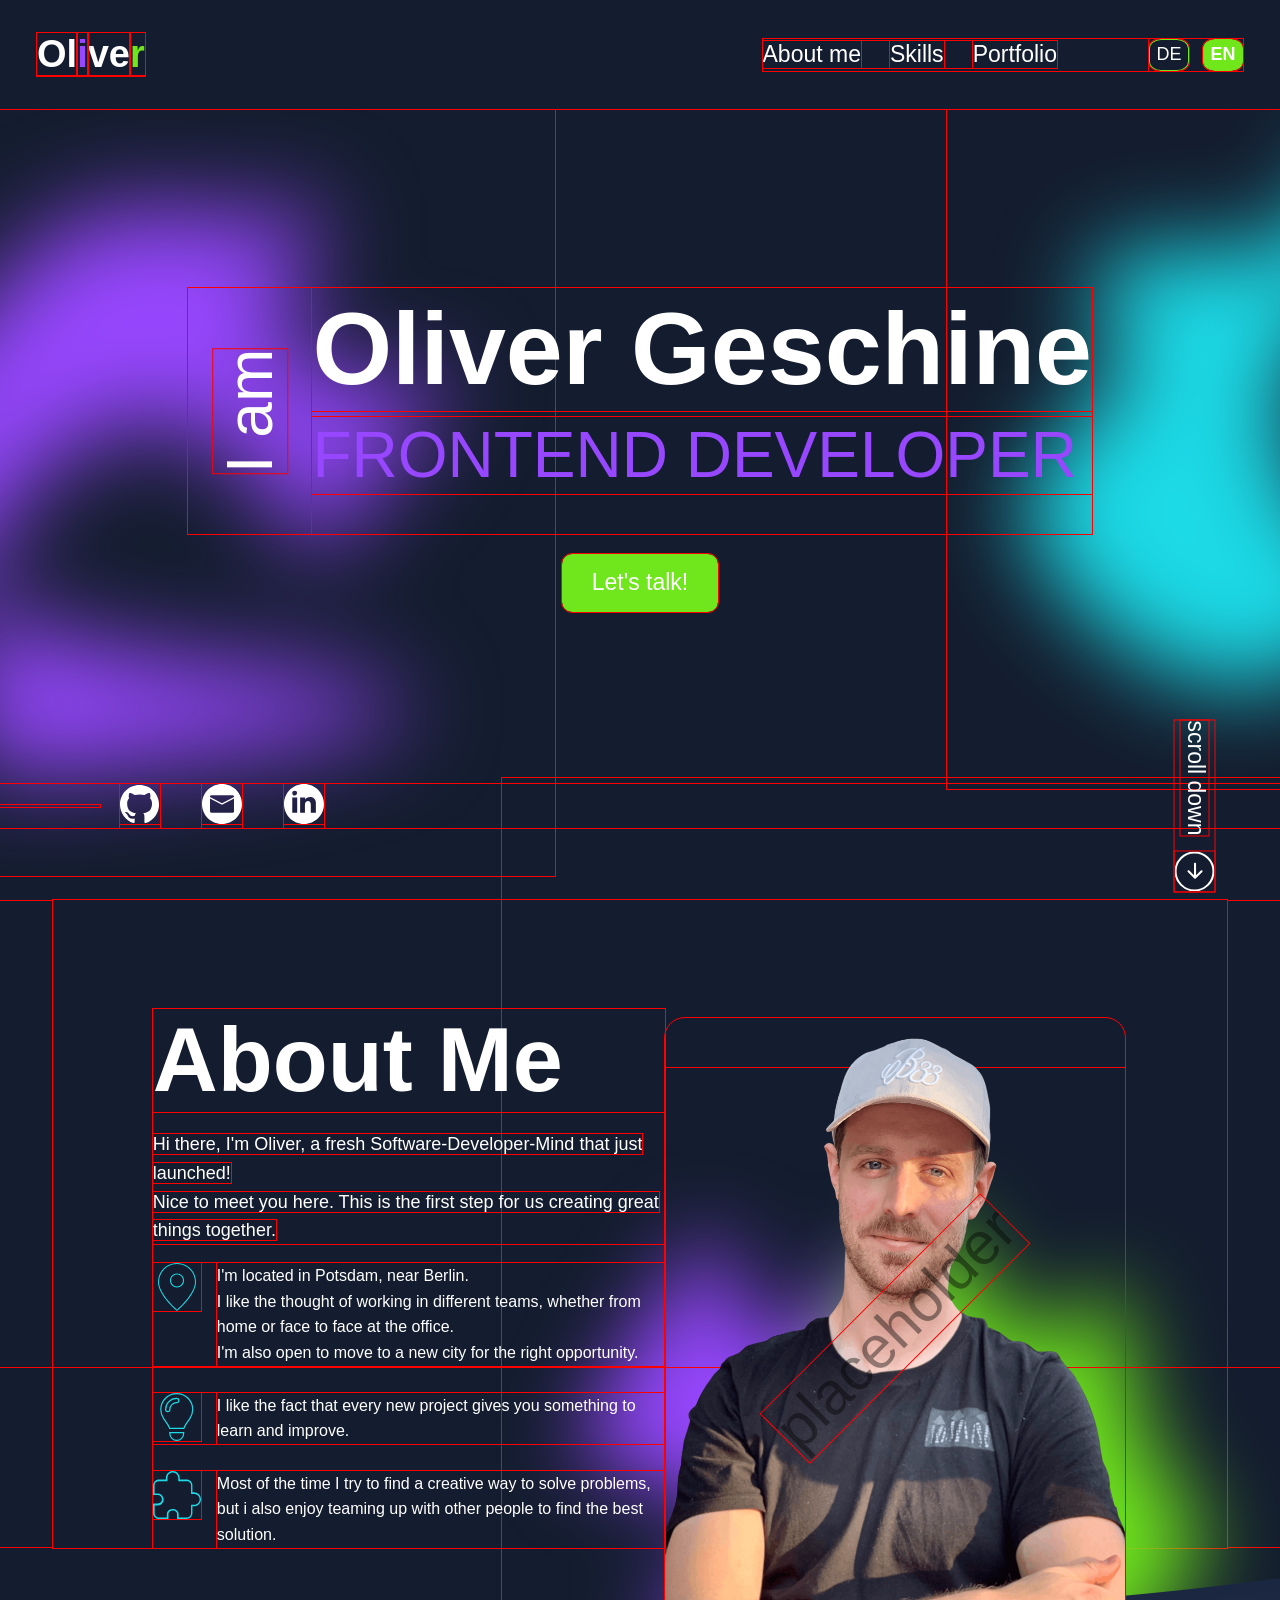
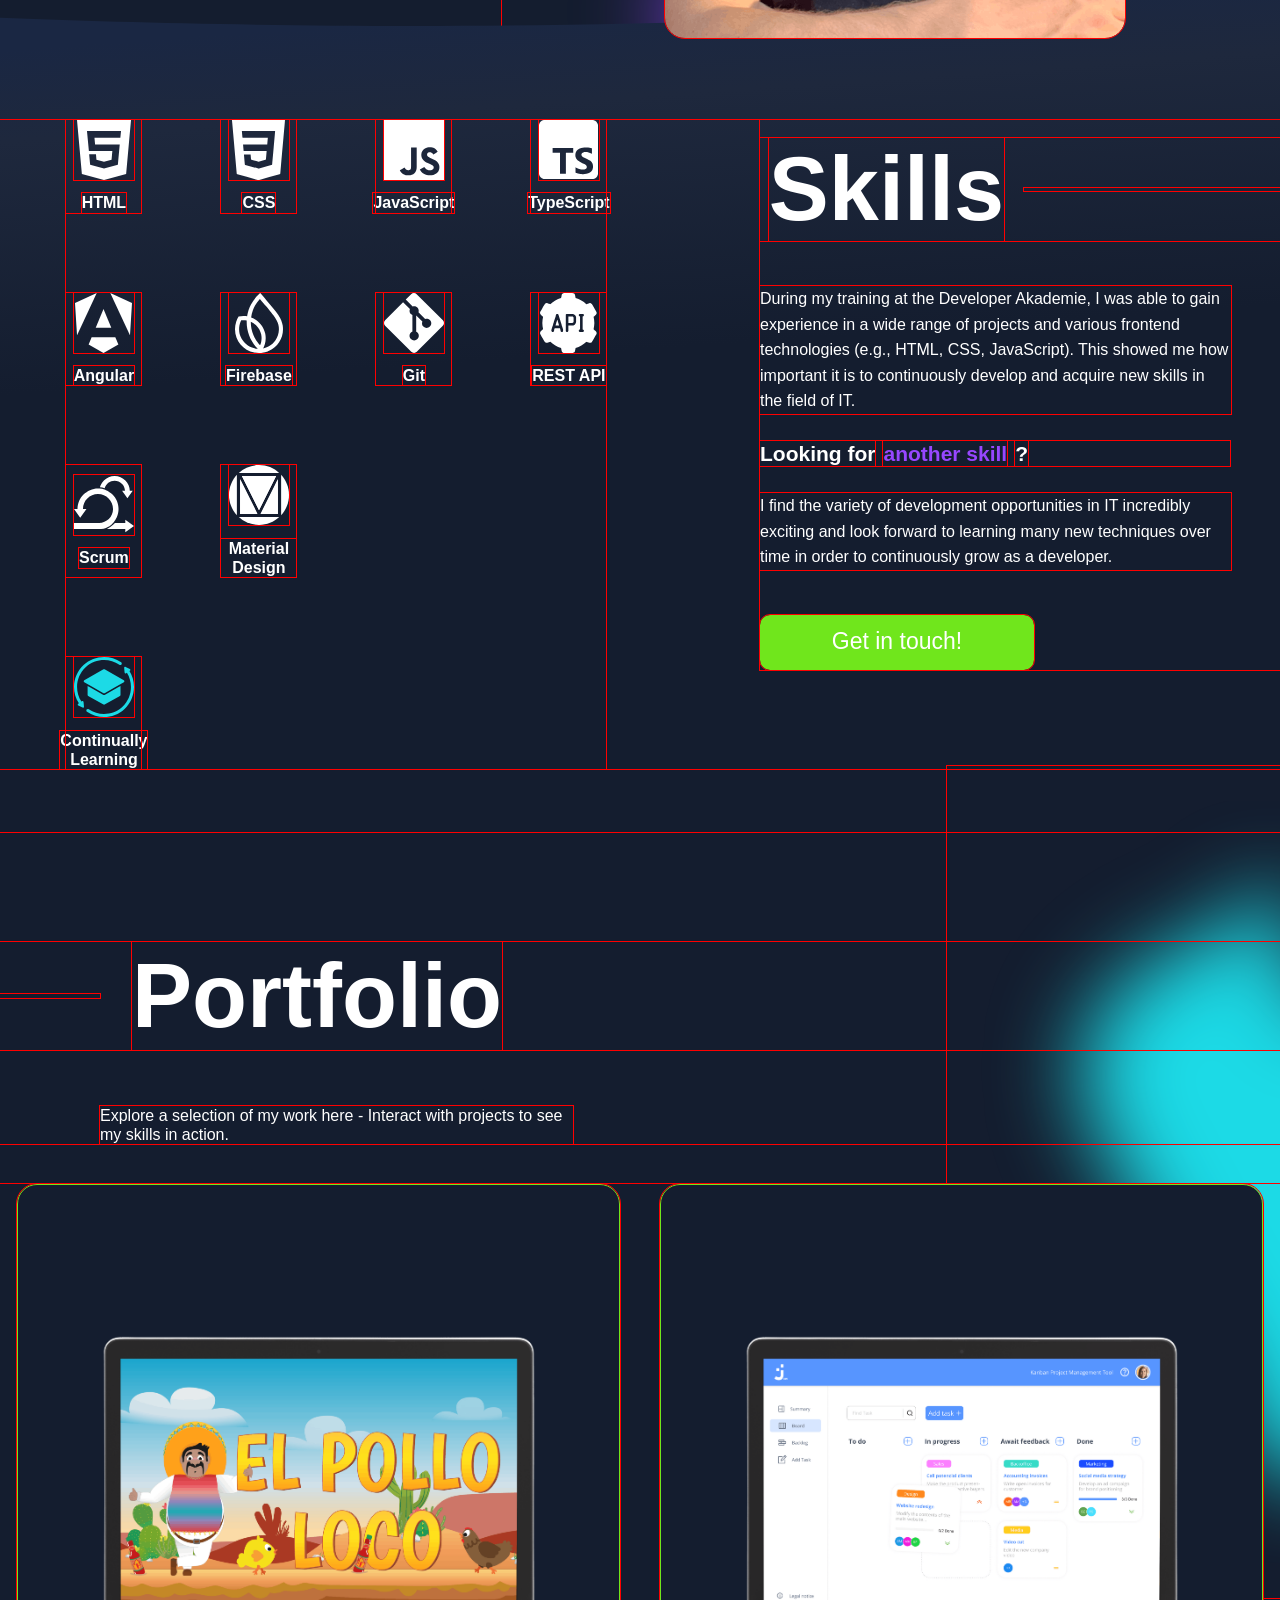
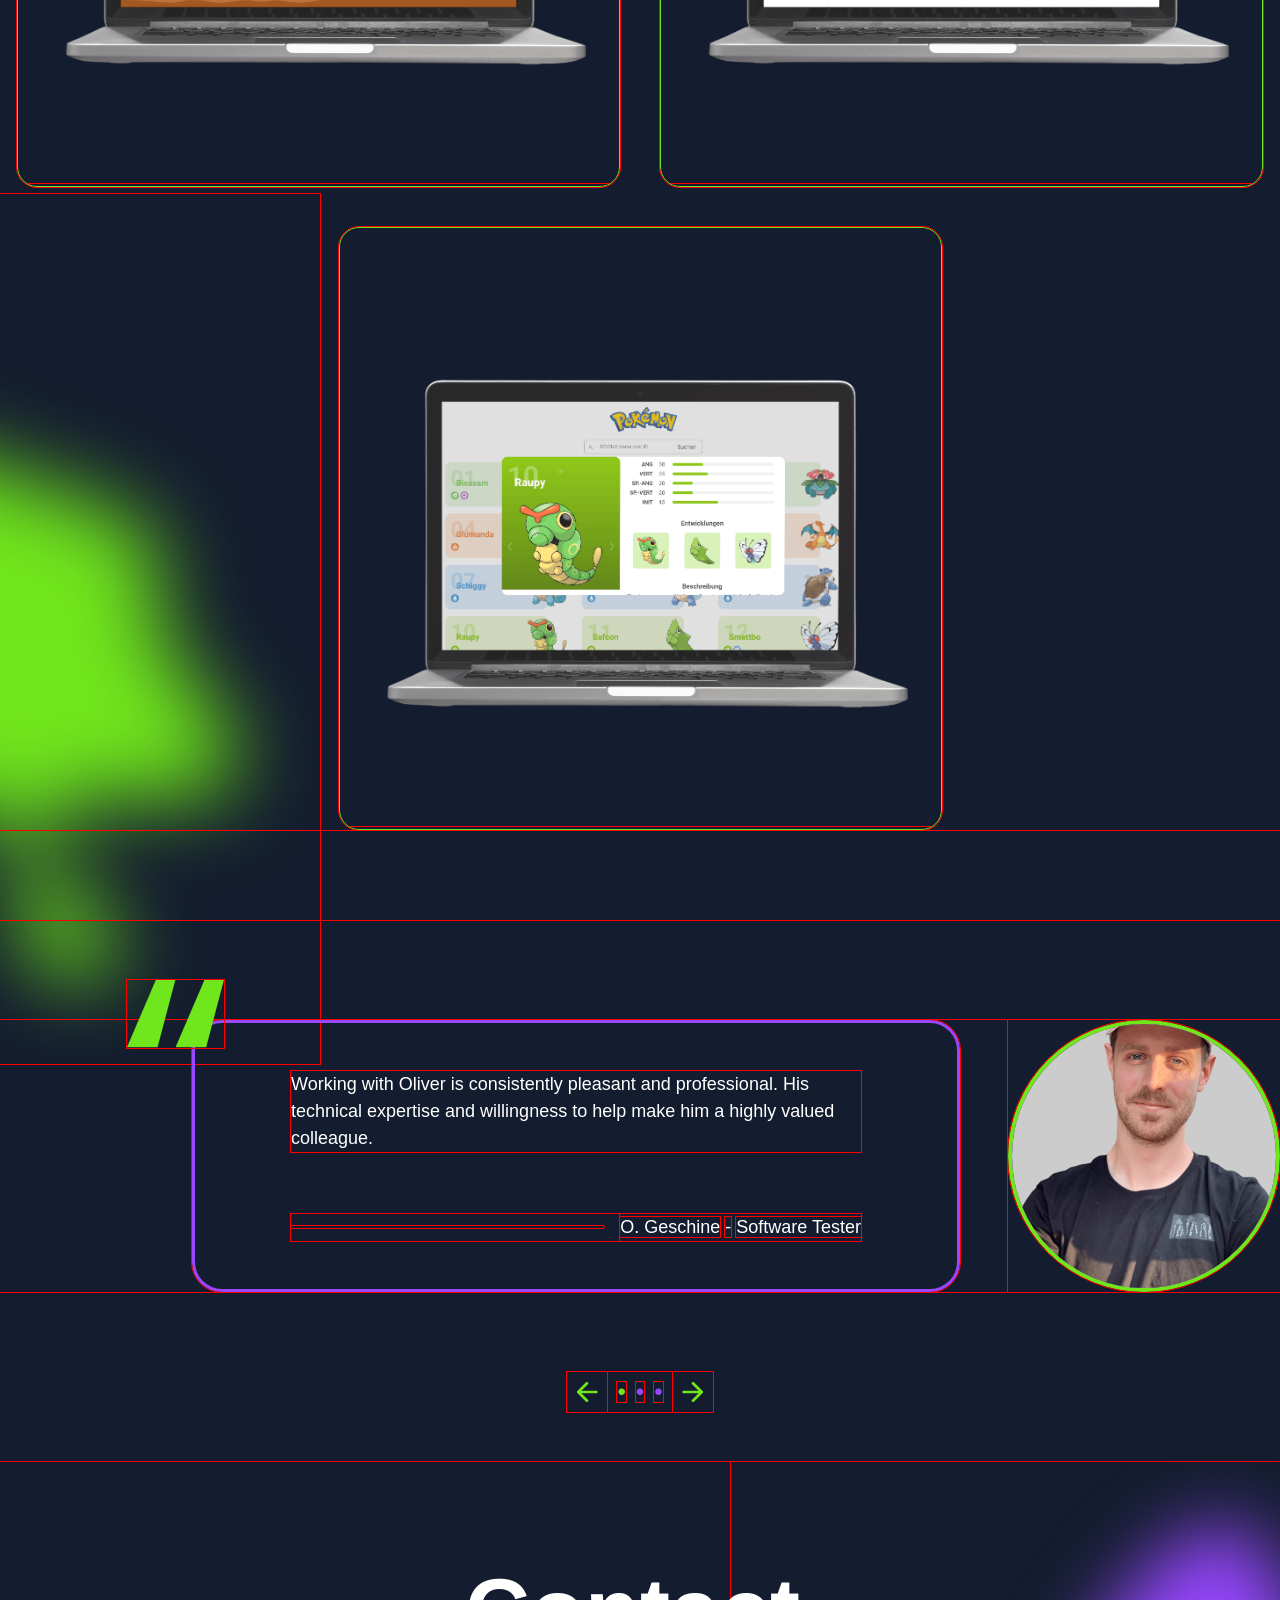
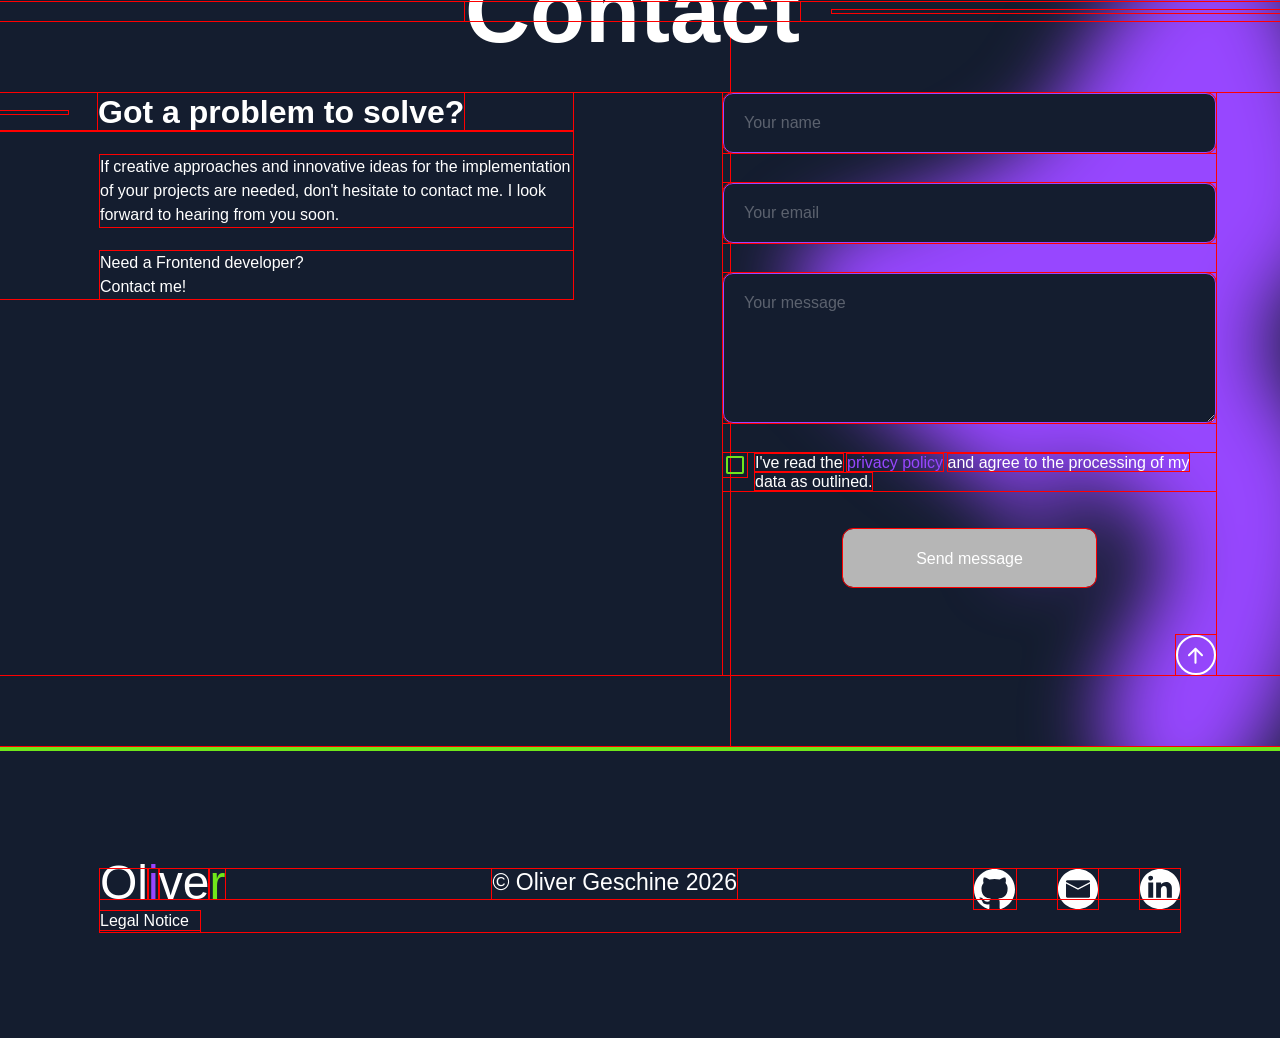
==== commit 1cb61cd2: "first update from portfolio feedback #2" ====
--- a/index.html
+++ b/index.html
@@ -409,27 +409,29 @@
             </div>
         </section>
         <footer>
-            <div class="footer-content">
-                <a class="footer-name" onclick="window.location.href='./index.html'">
-                    <p>Ol</p>
-                    <p class="purple-dot">i</p>
-                    <p>ve</p>
-                    <p class="green-r">r</p>
-                </a>
-                <p class="copyright-name">&copy; Oliver Geschine 2026</p>
-                <div class="footer-links">
-                    <a href="https://github.com/OliGeschine" target="_blank"><img src="./assets/icons/github.svg"
-                            alt="Github"></a>
-                    <a href="#contact"><img src="./assets/icons/email.svg" alt="Email"></a>
-                    <a href="https://www.linkedin.com/in/oliver-geschine-a71230404/" target="_blank"><img
-                            src="./assets/icons/linkedin.svg" alt="LinkedIn"></a>
-                </div>
-            </div>
-            <div class="footer-legal-notice-container">
-                <a class="legal-notice" onclick="window.location.href='./legal_notice.html'"
-                    data-translate="footer.legal">Legal
-                    Notice</a>
-                <img class="footer-legal-notice-img" src="./assets/icons/green_line.png" alt="">
+            <div class="footer-content-wrapper">
+                <div class="footer-content">
+                    <a class="footer-name" onclick="window.location.href='./index.html'">
+                        <p>Ol</p>
+                        <p class="purple-dot">i</p>
+                        <p>ve</p>
+                        <p class="green-r">r</p>
+                    </a>
+                    <p class="copyright-name">&copy; Oliver Geschine 2026</p>
+                    <div class="footer-links">
+                        <a href="https://github.com/OliGeschine" target="_blank"><img src="./assets/icons/github.svg"
+                                alt="Github"></a>
+                        <a href="#contact"><img src="./assets/icons/email.svg" alt="Email"></a>
+                        <a href="https://www.linkedin.com/in/oliver-geschine-a71230404/" target="_blank"><img
+                                src="./assets/icons/linkedin.svg" alt="LinkedIn"></a>
+                    </div>
+                </div>
+                <div class="footer-legal-notice-container">
+                    <a class="legal-notice" onclick="window.location.href='./legal_notice.html'"
+                        data-translate="footer.legal">Legal
+                        Notice</a>
+                    <img class="footer-legal-notice-img" src="./assets/icons/green_line.png" alt="">
+                </div>
             </div>
         </footer>
     </div>
--- a/style.css
+++ b/style.css
@@ -2,7 +2,7 @@
     margin: 0;
     padding: 0;
     box-sizing: border-box;
-    /* outline: 1px solid red; */
+    outline: 1px solid red;
 }
 
 html {
@@ -26,7 +26,6 @@
 }
 
 .content-wrapper {
-    /* max-width: 1440px; */
     width: 100%;
     display: flex;
     flex-direction: column;
--- a/styles/about-me-section.css
+++ b/styles/about-me-section.css
@@ -1,12 +1,12 @@
 .about_me_section {
     display: flex;
-    /* width: 100%; */
+    max-width: 1440px;
     padding-top: 109px;
     gap: 190px;
     align-items: center;
     box-sizing: border-box;
     background-color: #141D2F;
-    padding-right: clamp(20px, 8vw, 100px);
+    padding-right: clamp(20px, 8vw, 163px);
     padding-left: clamp(20px, 8vw, 100px);
     isolation: isolate;
     position: relative;
@@ -103,12 +103,11 @@
     pointer-events: none;
 }
 
-/* ✅ WIDESCREEN (über 1440px) - Vector über volle Breite */
 @media(min-width: 1441px) {
     .vector-bg-img {
         --viewport-diff: calc(100vw - 1441px);
         width: 100vw;
-        left: -185%;
+        left: -178%;
         transform: translateX(calc((1440px - 100vw) / 2));
         top: calc(390px - var(--viewport-diff) * 210 / 1817);
     }
@@ -131,7 +130,6 @@
         padding-left: 0;
     }
 
-    /* ⚠️ Bild OBEN */
     .profile_picture_container {
         right: 0;
         order: 1;
@@ -283,11 +281,16 @@
     .vector-bg-img {
         width: 560px;
         height: 630px;
-        top: 195px;
+        top: 112px;
         z-index: 0;
     }
 
     .infobox {
         padding-top: 6px;
     }
+
+    .about-me-section-shadows {
+        padding-top: 340px;
+        height: 860px;
+    }
 }
--- a/styles/skills-section.css
+++ b/styles/skills-section.css
@@ -207,28 +207,25 @@
     transform: scale(1.07);
 }
 
-/* ✅ WIDESCREEN (über 1440px) - Blaue Linie bis zum Bildschirmrand */
 @media(min-width: 1441px) {
     .skills_section {
         overflow: visible;
+        max-width: 1440px;
     }
 
     .skills-content {
-        max-width: 1440px;
-        margin: 0 auto;
         justify-content: flex-start;
         overflow: visible;
     }
 
     .skills_headline_container {
-        max-width: 100%;
         justify-content: flex-start;
         flex-wrap: nowrap;
     }
 
     .blue_line {
         position: relative;
-        width: calc((100vw - 1440px) / 2 + 470px);
+        width: calc((100vw - 1440px) / 2 + 500px);
     }
 }
 
--- a/styles/contact-section.css
+++ b/styles/contact-section.css
@@ -313,6 +313,10 @@
 }
 
 @media(min-width: 1441px) {
+    .contact-section {
+        max-width: 1440px;
+    }
+
     .contact-content-container {
         margin: 0 auto;
     }
--- a/styles/footer.css
+++ b/styles/footer.css
@@ -21,7 +21,14 @@
     height: 48px;
 }
 
+.footer-content-wrapper {
+    width: 100%;
+    display: flex;
+    flex-direction: column;
+}
+
 .footer-content {
+    max-width: 1440px;
     display: flex;
     justify-content: space-between;
 }
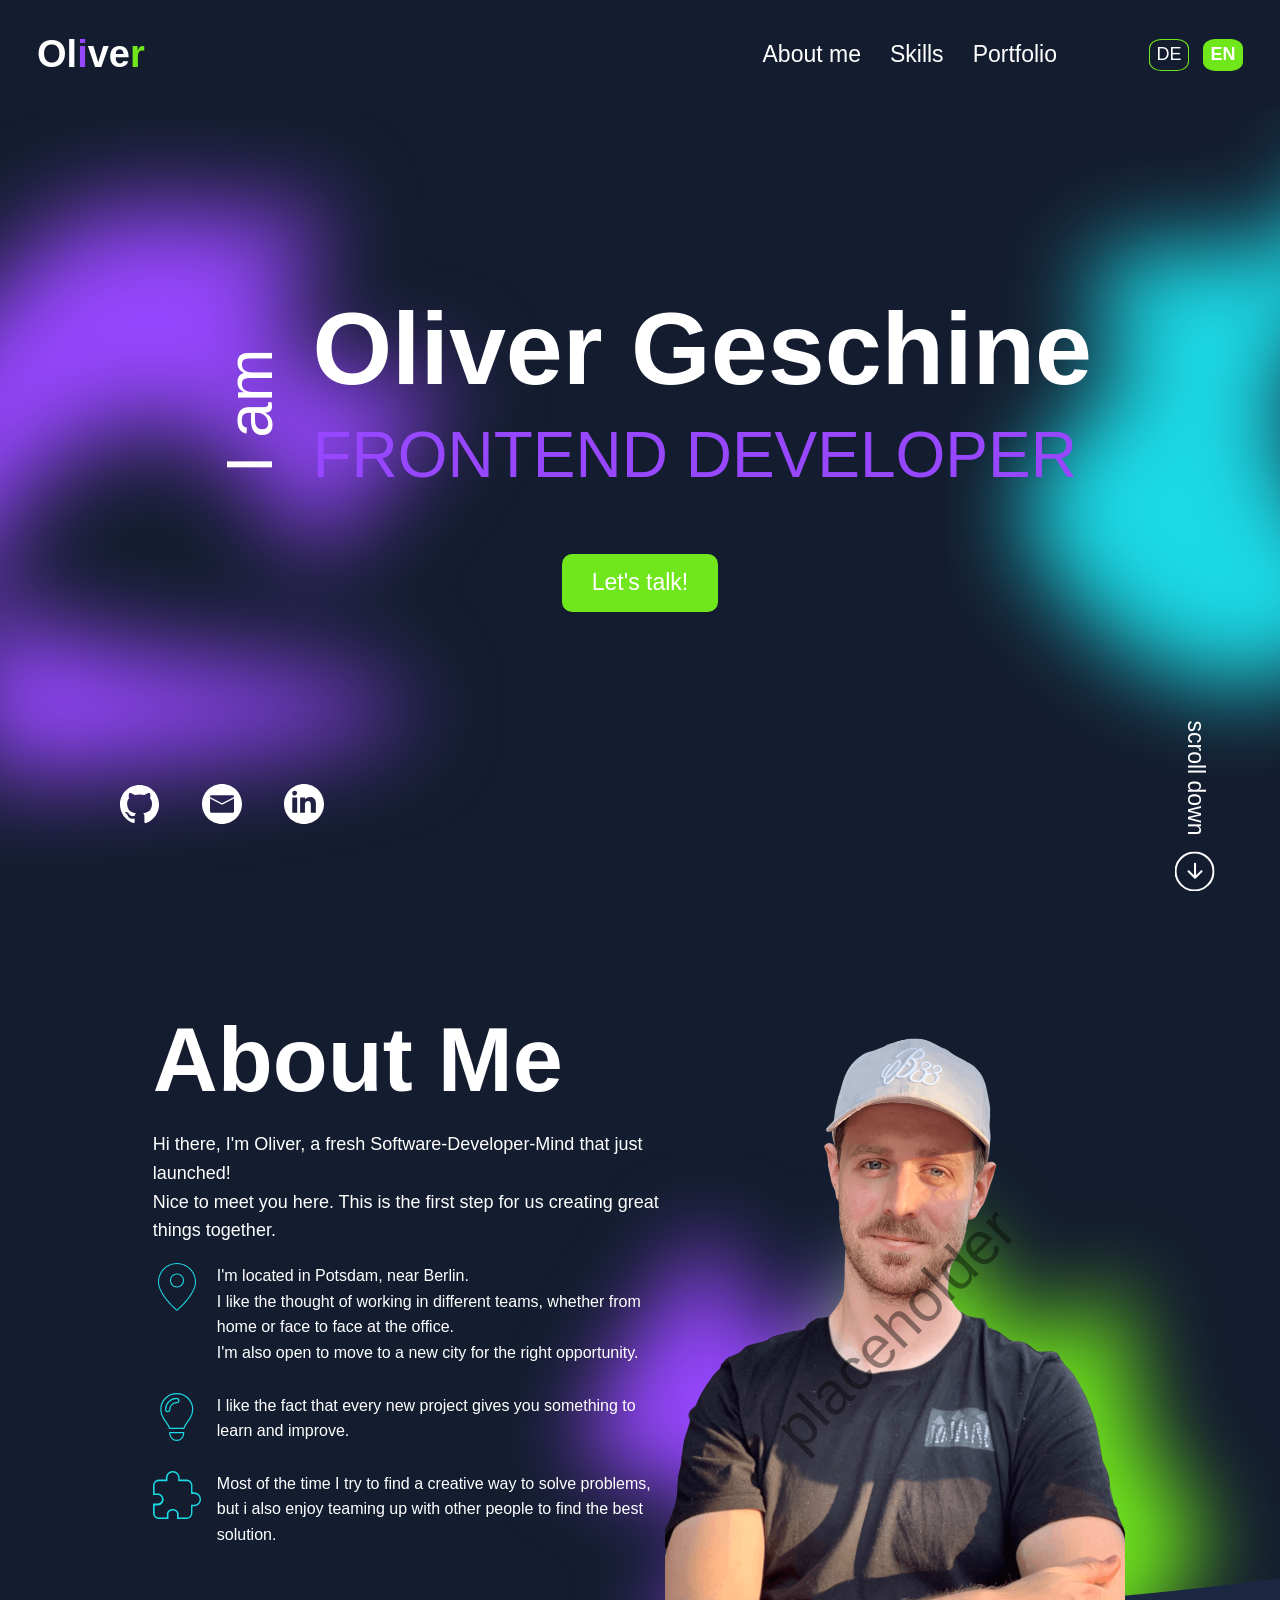
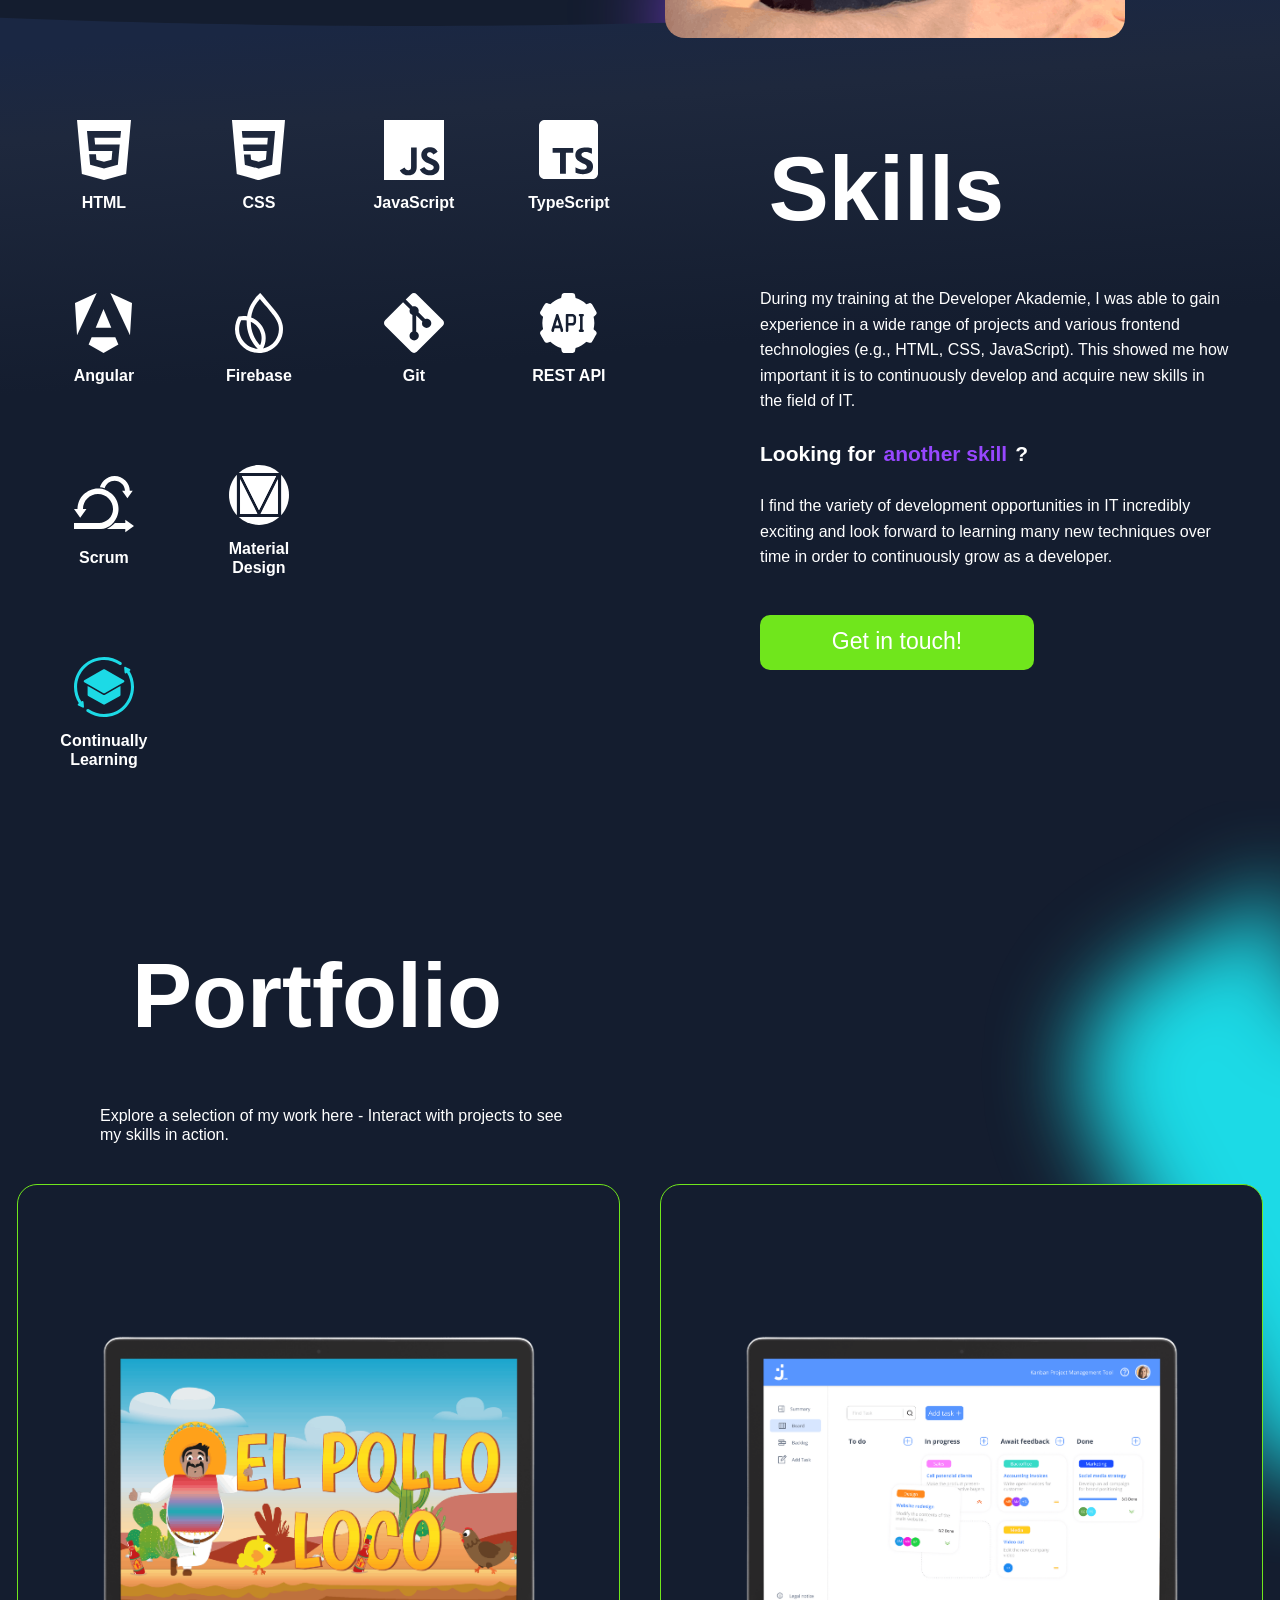
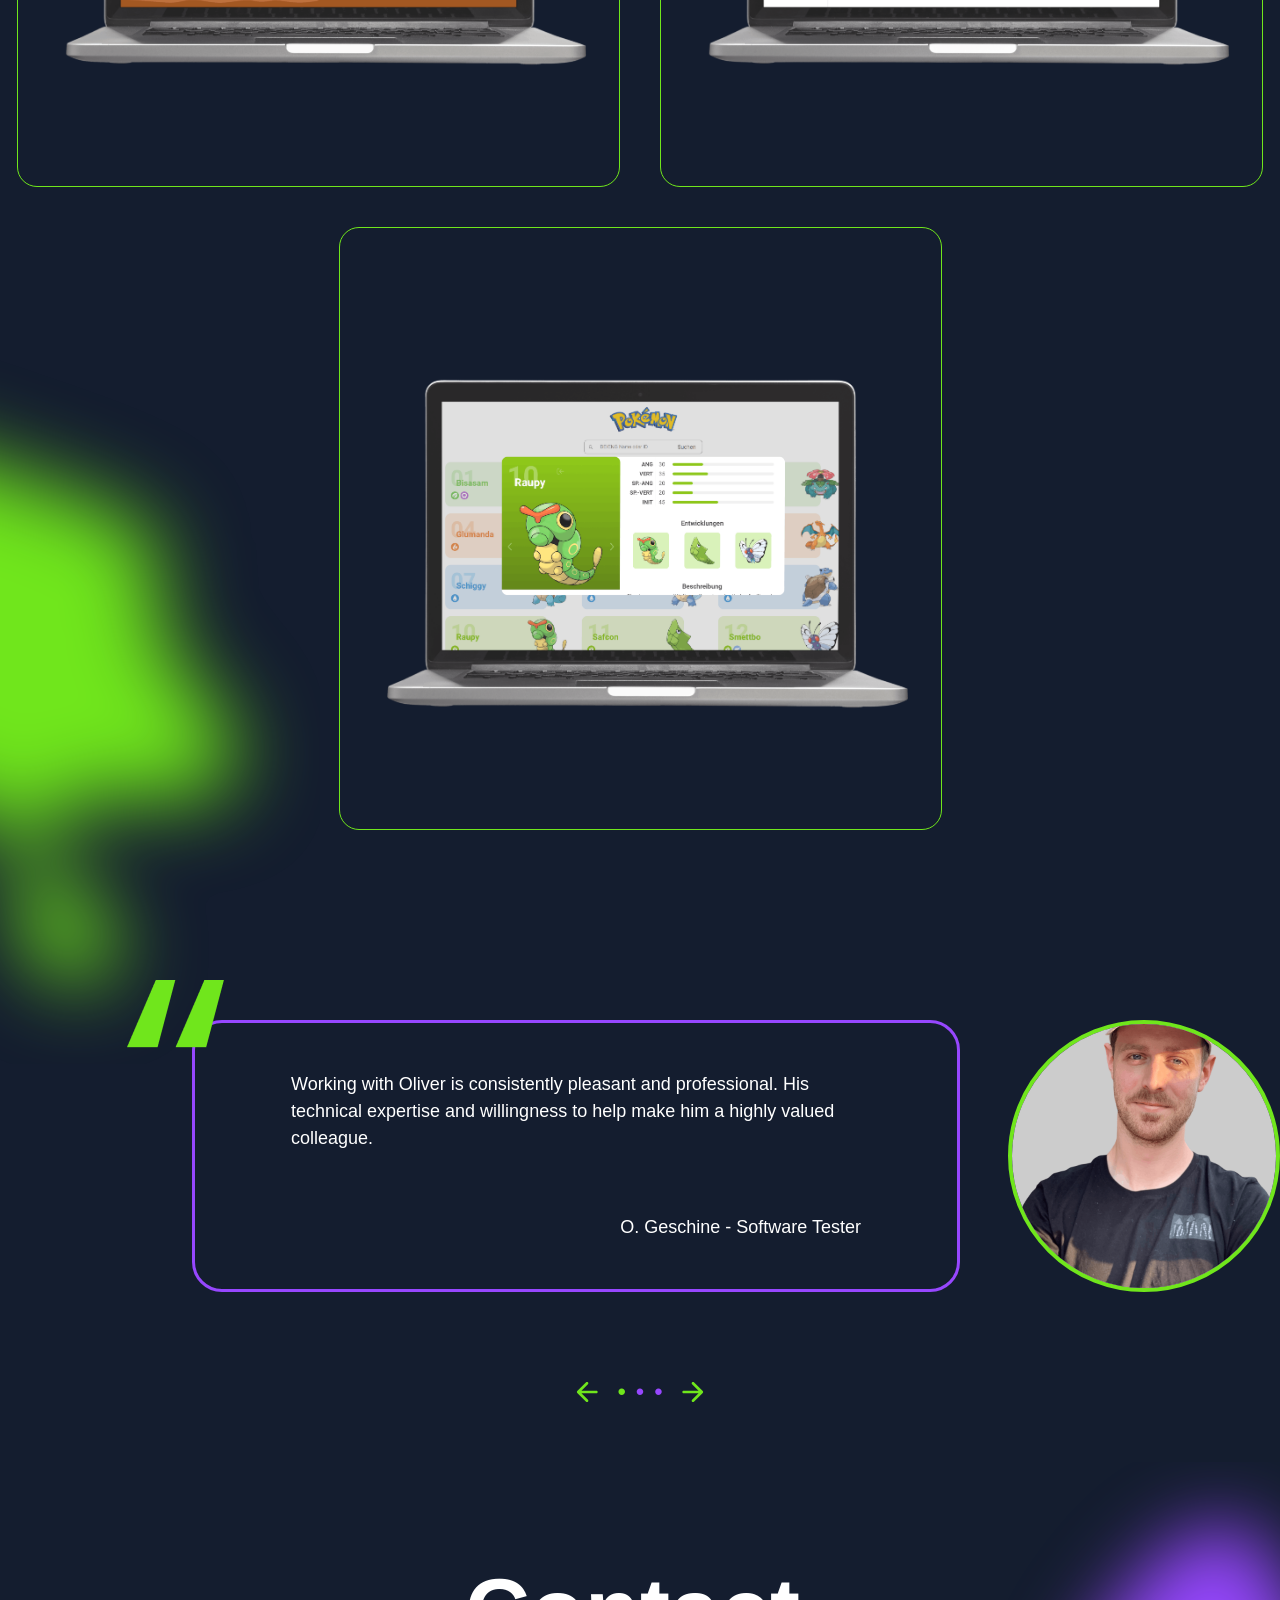
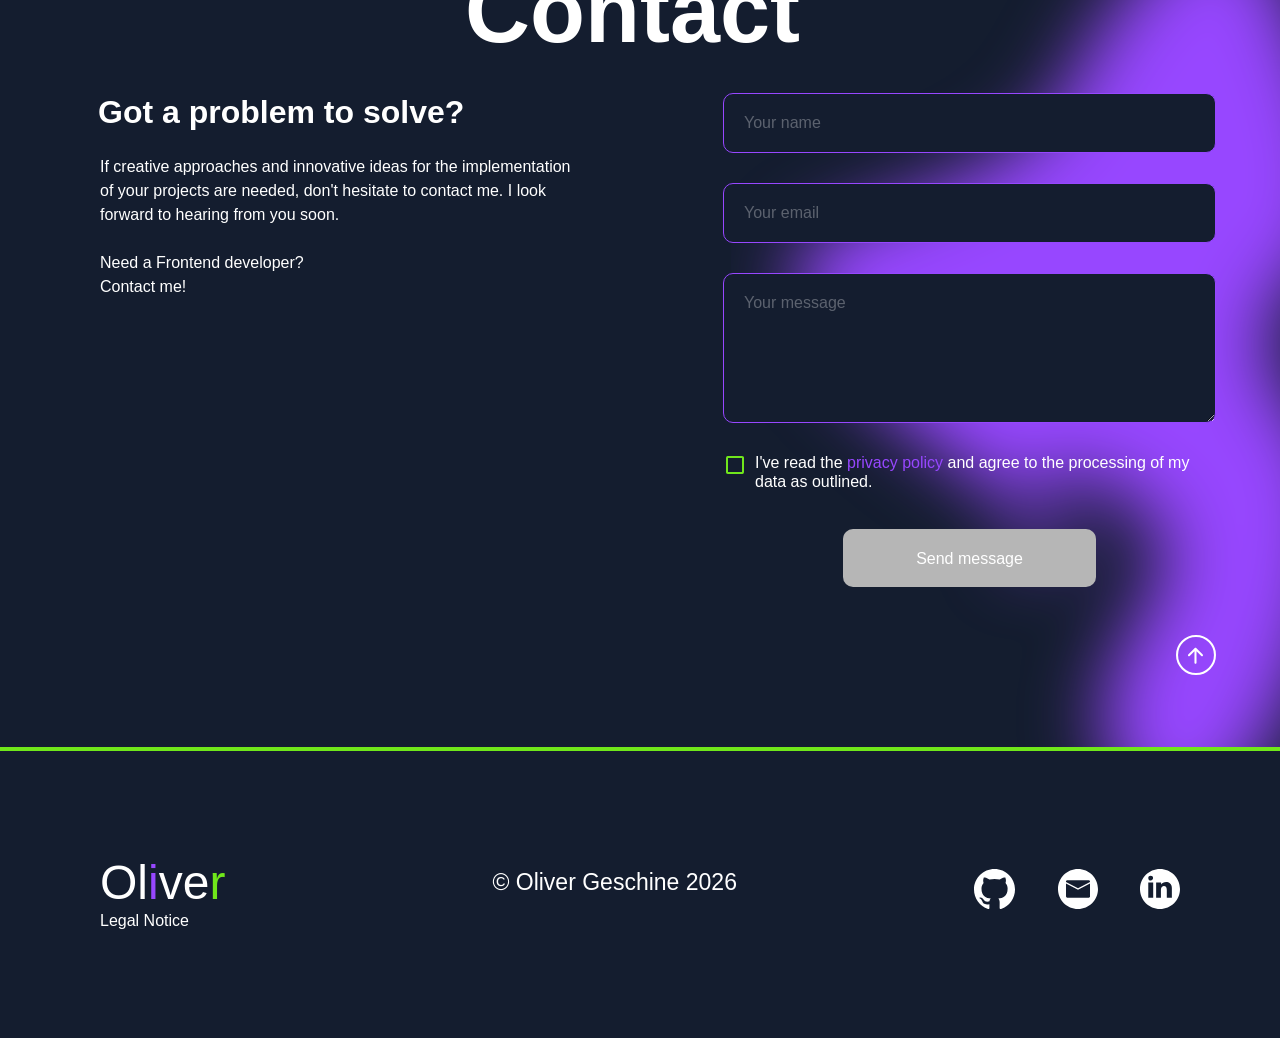
==== commit be3323ff: "third update from portfolio feedback #2" ====
--- a/index.html
+++ b/index.html
@@ -35,61 +35,63 @@
 <body onload="init()">
     <div class="content-wrapper">
         <nav>
-            <h1>
-                <a href="#landing_page">
-                    <span>Ol</span><span class="purple-dot">i</span><span>ve</span><span class="green-r">r</span>
-                </a>
-            </h1>
-
-
-            <div class="navigation-bar">
-
-                <div class="navigation-links-container">
-                    <div class="navigations-links">
+            <div class="nav-content-wrapper">
+                <h1>
+                    <a href="#landing_page">
+                        <span>Ol</span><span class="purple-dot">i</span><span>ve</span><span class="green-r">r</span>
+                    </a>
+                </h1>
+
+
+                <div class="navigation-bar">
+
+                    <div class="navigation-links-container">
+                        <div class="navigations-links">
+                            <a href="#about_me" onclick="setActiveNav(this)" data-translate="nav.about">About me</a>
+                            <img class="navigation-links-img dNone" src="./assets/icons/purple_line.png" alt="">
+                        </div>
+                        <div class="navigations-links">
+                            <a href="#skills" onclick="setActiveNav(this)" data-translate="nav.skills">Skills</a>
+                            <img class="navigation-links-img dNone" src="./assets/icons/purple_line.png" alt="">
+                        </div>
+                        <div class="navigations-links">
+                            <a href="#portfolio" onclick="setActiveNav(this)"
+                                data-translate="nav.portfolio">Portfolio</a>
+                            <img class="navigation-links-img dNone" src="./assets/icons/purple_line.png" alt="">
+                        </div>
+                    </div>
+
+                    <div class="change_language_container">
+                        <button class="language-button" id="de_button" onclick="setLanguageDE()">DE</button>
+                        <button class="language-button" id="en_button" onclick="setLanguageEN()">EN</button>
+                    </div>
+
+                    <div id="burger_menu" class="menu-icon dNone" onclick="toggleModal()">
+                        <div class="menu-icon-line-top"></div>
+                        <div class="menu-icon-line-middle"></div>
+                        <div class="menu-icon-line-bottom"></div>
+                    </div>
+
+                </div>
+
+                <div id="modal" class="modal dNone">
+                    <div class="modal-content">
                         <a href="#about_me" onclick="setActiveNav(this)" data-translate="nav.about">About me</a>
-                        <img class="navigation-links-img dNone" src="./assets/icons/purple_line.png" alt="">
-                    </div>
-                    <div class="navigations-links">
                         <a href="#skills" onclick="setActiveNav(this)" data-translate="nav.skills">Skills</a>
-                        <img class="navigation-links-img dNone" src="./assets/icons/purple_line.png" alt="">
-                    </div>
-                    <div class="navigations-links">
                         <a href="#portfolio" onclick="setActiveNav(this)" data-translate="nav.portfolio">Portfolio</a>
-                        <img class="navigation-links-img dNone" src="./assets/icons/purple_line.png" alt="">
-                    </div>
-                </div>
-
-                <div class="change_language_container">
-                    <button class="language-button" id="de_button" onclick="setLanguageDE()">DE</button>
-                    <button class="language-button" id="en_button" onclick="setLanguageEN()">EN</button>
-                </div>
-
-                <div id="burger_menu" class="menu-icon dNone" onclick="toggleModal()">
-                    <div class="menu-icon-line-top"></div>
-                    <div class="menu-icon-line-middle"></div>
-                    <div class="menu-icon-line-bottom"></div>
-                </div>
-
-            </div>
-
-            <div id="modal" class="modal dNone">
-                <div class="modal-content">
-                    <a href="#about_me" onclick="setActiveNav(this)" data-translate="nav.about">About me</a>
-                    <a href="#skills" onclick="setActiveNav(this)" data-translate="nav.skills">Skills</a>
-                    <a href="#portfolio" onclick="setActiveNav(this)" data-translate="nav.portfolio">Portfolio</a>
-                    <a href="#contact" onclick="setActiveNav(this)" data-translate="nav.contact">Contact</a>
-                    <div class="modal-language-container">
-                        <button class="language-button-modal" id="de_button_modal"
-                            onclick="setLanguageDEModal()">DE</button>
-                        <button class="language-button-modal dNone" id="de_active_modal">DE</button>
-                        <p>/</p>
-                        <button class="language-button-modal" id="en_button_modal"
-                            onclick="setLanguageENModal()">EN</button>
-                        <button class="language-button-modal dNone" id="en_active_modal">EN</button>
-                    </div>
-                </div>
-            </div>
-
+                        <a href="#contact" onclick="setActiveNav(this)" data-translate="nav.contact">Contact</a>
+                        <div class="modal-language-container">
+                            <button class="language-button-modal" id="de_button_modal"
+                                onclick="setLanguageDEModal()">DE</button>
+                            <button class="language-button-modal dNone" id="de_active_modal">DE</button>
+                            <p>/</p>
+                            <button class="language-button-modal" id="en_button_modal"
+                                onclick="setLanguageENModal()">EN</button>
+                            <button class="language-button-modal dNone" id="en_active_modal">EN</button>
+                        </div>
+                    </div>
+                </div>
+            </div>
         </nav>
 
 
@@ -381,7 +383,7 @@
                         <textarea class="inputFields contact-message" placeholder="Your message" id="contactMessage"
                             data-translate-placeholder="contact.message.placeholder" required></textarea>
                         <img class="inputIcon" src="./assets/icons/error.svg" alt="Error">
-                        <div id="messageError" class="inputError contactdNone"
+                        <div id="messageError" class="inputErrorMsg contactdNone"
                             data-translate="contact.message.errorText">
                             Fehlertext</div>
                     </div>
--- a/style.css
+++ b/style.css
@@ -2,7 +2,7 @@
     margin: 0;
     padding: 0;
     box-sizing: border-box;
-    outline: 1px solid red;
+    /* outline: 1px solid red; */
 }
 
 html {
--- a/styles/navbar.css
+++ b/styles/navbar.css
@@ -22,6 +22,13 @@
     z-index: 99;
     background-color: #141D2F;
     padding: 0 37px;
+}
+
+.nav-content-wrapper {
+    width: 100%;
+    display: flex;
+    justify-content: space-between;
+    align-items: center;
 }
 
 nav a {
@@ -246,6 +253,13 @@
 }
 
 
+@media(min-width: 1441px) {
+    .nav-content-wrapper {
+        width: 1440px;
+        margin: 0 auto;
+    }
+}
+
 @media(max-width: 768px) {
     .navigation-links-container {
         display: none;
--- a/styles/landing-section.css
+++ b/styles/landing-section.css
@@ -189,10 +189,6 @@
         left: 100px;
         width: 20px;
     }
-
-    .links {
-        padding-left: 120px;
-    }
 }
 
 /* Tablet & kleine Desktops */
--- a/styles/skills-section.css
+++ b/styles/skills-section.css
@@ -18,7 +18,6 @@
     position: relative;
     width: 100%;
     max-width: 1440px;
-    margin: 0 auto;
     gap: clamp(60px, 12vw, 200px);
     align-items: flex-start;
 }
@@ -220,7 +219,6 @@
 
     .skills_headline_container {
         justify-content: flex-start;
-        flex-wrap: nowrap;
     }
 
     .blue_line {
--- a/styles/portfolio-section.css
+++ b/styles/portfolio-section.css
@@ -25,7 +25,6 @@
     display: flex;
     flex-direction: column;
     width: 100%;
-    max-width: 1440px;
     gap: clamp(15px, 3vh, 20px);
     margin-bottom: clamp(30px, 5vh, 40px);
 }
@@ -35,7 +34,6 @@
     align-items: center;
     gap: clamp(20px, 3vw, 32px);
     margin-bottom: clamp(20px, 4vh, 40px);
-    position: relative;
 }
 
 .headline_container>img {
@@ -240,7 +238,7 @@
 
 @media(min-width: 1441px) {
     .portfolio_section {
-        overflow: visible;
+        width: 1440px;
     }
 
     .portfolio_section h1 {
@@ -254,14 +252,19 @@
         width: calc((100vw - 1440px) / 2 + 80px);
     }
 
+    .portfolio-section-shadows {
+        overflow: visible;
+    }
+
     .blue-shadow {
         bottom: 5%;
         width: clamp(400px, 65vw, 1100px);
         height: clamp(450px, 83vw, 1300px);
+        right: calc((100vw - 1440px) / -2 - 500px);
     }
 
     .green-shadow {
-        left: clamp(-460px, calc(-85vw / 2.5), -230px);
+        left: calc((100vw - 1440px) / -2 - 600px);
         width: clamp(400px, 60vw, 990px);
         height: clamp(450px, 65vw, 1120px);
     }
--- a/styles/comment-section.css
+++ b/styles/comment-section.css
@@ -13,9 +13,7 @@
     display: flex;
     justify-content: flex-end;
     gap: clamp(30px, 5vw, 48px);
-    box-sizing: border-box;
     width: 100%;
-    max-width: 1440px;
     position: relative;
 }
 
@@ -25,12 +23,12 @@
     justify-content: space-between;
     border: clamp(2px, 0.3vw, 3px) solid #9747FF;
     border-radius: clamp(20px, 3vw, 30px);
-    width: 100%;
-    max-width: clamp(600px, 60vw, 851px);
+    width: clamp(600px, 60vw, 851px);
     min-height: clamp(220px, 30vw, 272px);
     height: auto;
     padding: clamp(30px, 5vw, 48px) clamp(40px, 8vw, 96px);
     gap: clamp(25px, 4vh, 40px);
+    flex-shrink: 0;
 }
 
 .comment-container span {
@@ -62,7 +60,6 @@
 .comment-img-container {
     display: flex;
     align-items: center;
-    box-sizing: border-box;
     position: relative;
     flex-shrink: 0;
 }
@@ -145,17 +142,29 @@
 }
 
 @media(min-width: 1441px) {
+    .comment-section {
+        width: 1440px;
+        margin: 0 auto;
+        overflow: visible;
+    }
+
     .comment-content {
-        max-width: 100vw;
+        justify-content: flex-start;
+        overflow: visible;
+        gap: 30px;
+    }
+
+    .comment-container {
+        padding: 48px 60px;
     }
 
     .comment-green-line {
-        width: calc((100vw - 1440px) / 2 + 80px);
+        width: calc((100vw - 1440px) / 2 + 160px);
     }
 }
 
 /* ⚠️ TABLET - 1024px - Vertikales Layout */
-@media(max-width: 1024px) {
+@media(max-width: 1240px) {
     .comment-section {
         padding-top: 60px;
         padding-bottom: 40px;
@@ -166,7 +175,6 @@
         gap: 0;
     }
 
-    /* ⚠️ REIHENFOLGE MIT ORDER */
     .comment-img-container {
         order: 1;
         justify-content: flex-end;
--- a/styles/contact-section.css
+++ b/styles/contact-section.css
@@ -195,7 +195,19 @@
 
 .inputError {
     color: red;
-    font-size: clamp(16px, 1.5vw, 16px);
+    position: absolute;
+    top: 60px;
+    left: 8px;
+    font-size: 14px;
+    transition: opacity 0.3s ease;
+}
+
+.inputErrorMsg {
+    color: red;
+    position: absolute;
+    top: 150px;
+    left: 8px;
+    font-size: 14px;
     transition: opacity 0.3s ease;
 }
 
@@ -257,6 +269,7 @@
     height: 100%;
     width: 100%;
     top: 0;
+    right: 0;
     z-index: -10;
     pointer-events: none;
     overflow: hidden;
@@ -314,30 +327,38 @@
 
 @media(min-width: 1441px) {
     .contact-section {
+        overflow: visible;
         max-width: 1440px;
     }
 
-    .contact-content-container {
-        margin: 0 auto;
-    }
-
     .contact-headline-container {
-        max-width: 100vw;
-    }
-
-    .contact-headline-container>img {
+        justify-content: flex-start;
+        transform: translateX(calc((1440px) / 3));
+    }
+
+    .contact-headline-container img {
         position: relative;
-        width: calc((100vw - 1440px) / 2 + 500px);
-    }
-
-    .contact-content-headline-container h2 {
-        margin-left: clamp(0px, 8vw, 100px);
+        width: calc((100vw - 1440px) / 2 + 600px);
     }
 
     .contact-content-img {
+        left: 0;
         position: absolute;
         transform: translateX(calc((1440px - 100vw) / 2));
         width: calc((100vw - 1440px) / 2 + 70px);
+    }
+
+    .contact-content-headline-container h2 {
+        margin-left: clamp(0px, 8vw, 100px);
+    }
+
+    .contact-section-shadow {
+        overflow: visible;
+    }
+
+    .purple-shadow {
+        overflow: visible;
+        right: calc((100vw - 1440px) / -2 - 140px);
     }
 }
 
--- a/styles/footer.css
+++ b/styles/footer.css
@@ -23,12 +23,14 @@
 
 .footer-content-wrapper {
     width: 100%;
+    max-width: 1440px;
     display: flex;
     flex-direction: column;
+    margin: 0 auto;
 }
 
 .footer-content {
-    max-width: 1440px;
+    width: 100%;
     display: flex;
     justify-content: space-between;
 }
@@ -114,8 +116,12 @@
 @media(max-width: 820px) {
     footer {
         align-items: center;
+        padding: 0;
+    }
+
+    .footer-content-wrapper {
+        width: auto;
         gap: 30px;
-        padding: 0;
     }
 
     .footer-content {
@@ -127,4 +133,8 @@
     .footer-links {
         gap: 42px;
     }
+
+    .footer-legal-notice-container {
+        align-self: center;
+    }
 }
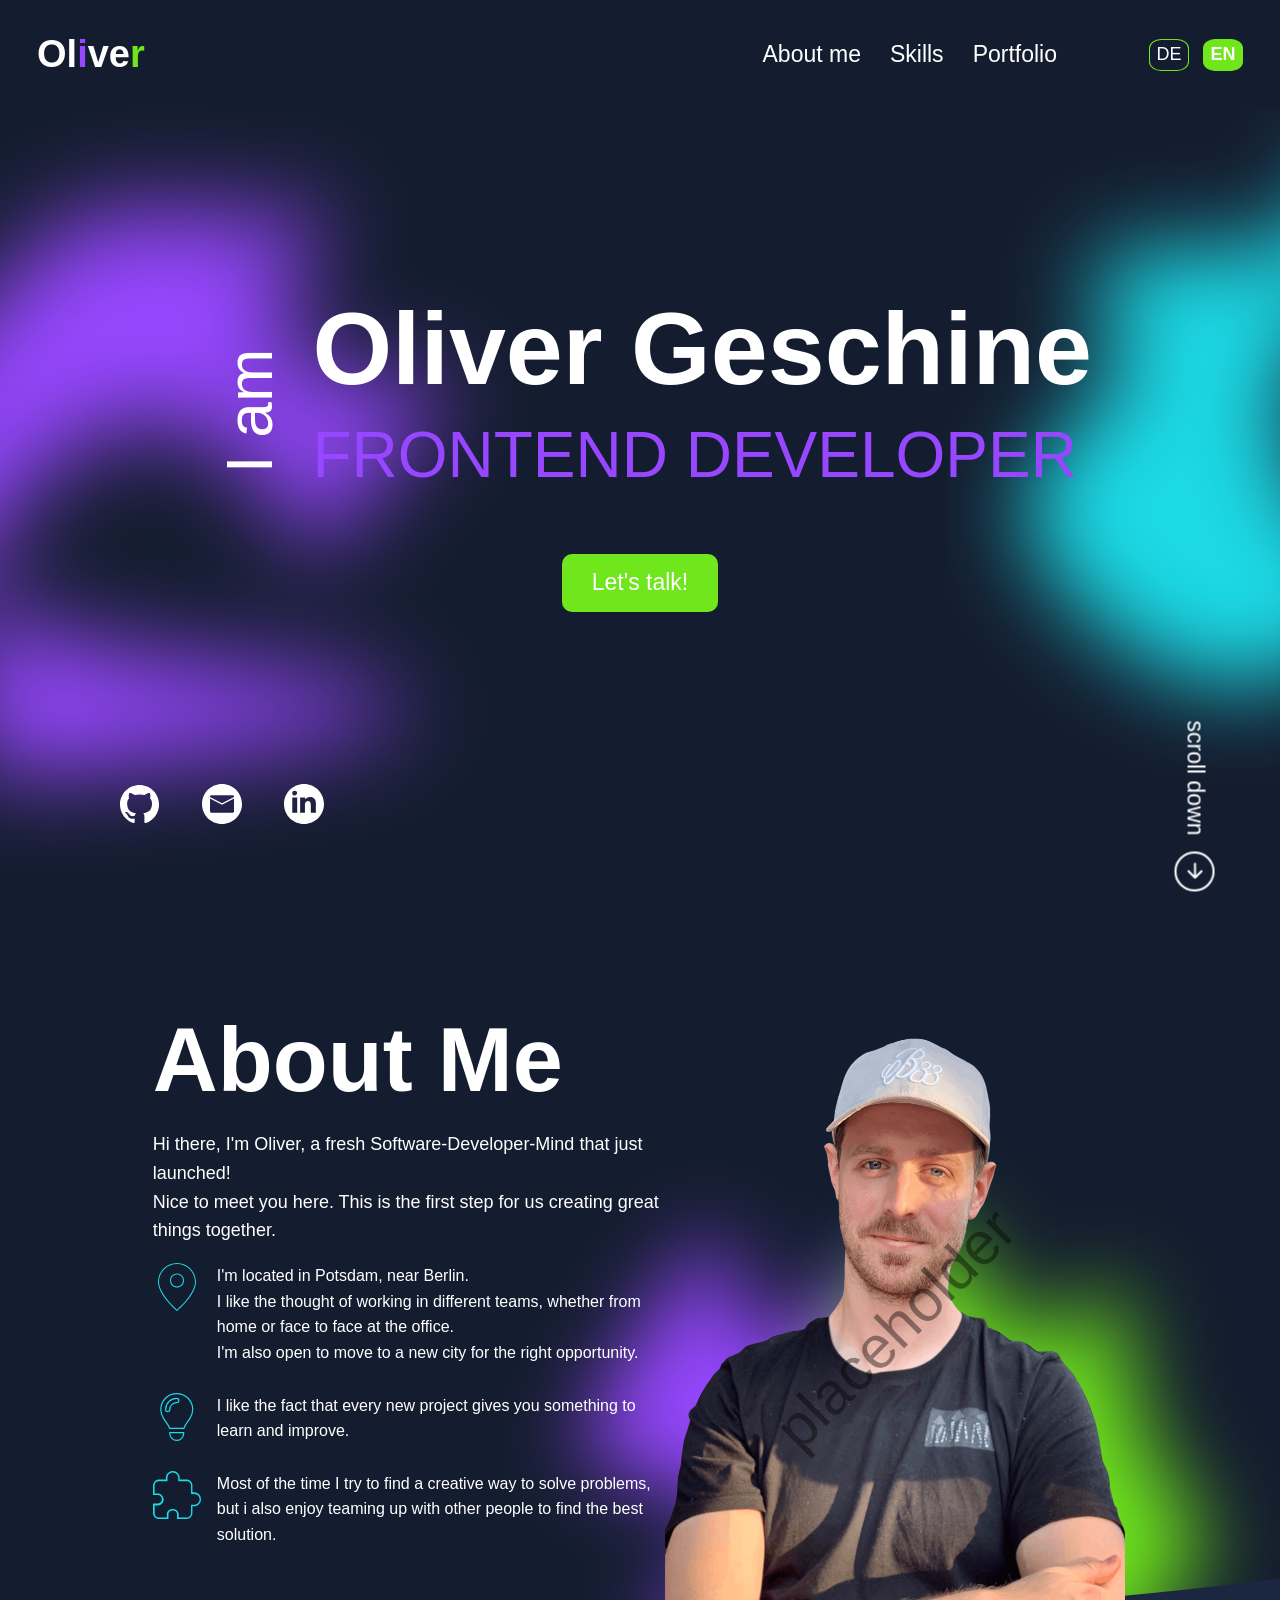
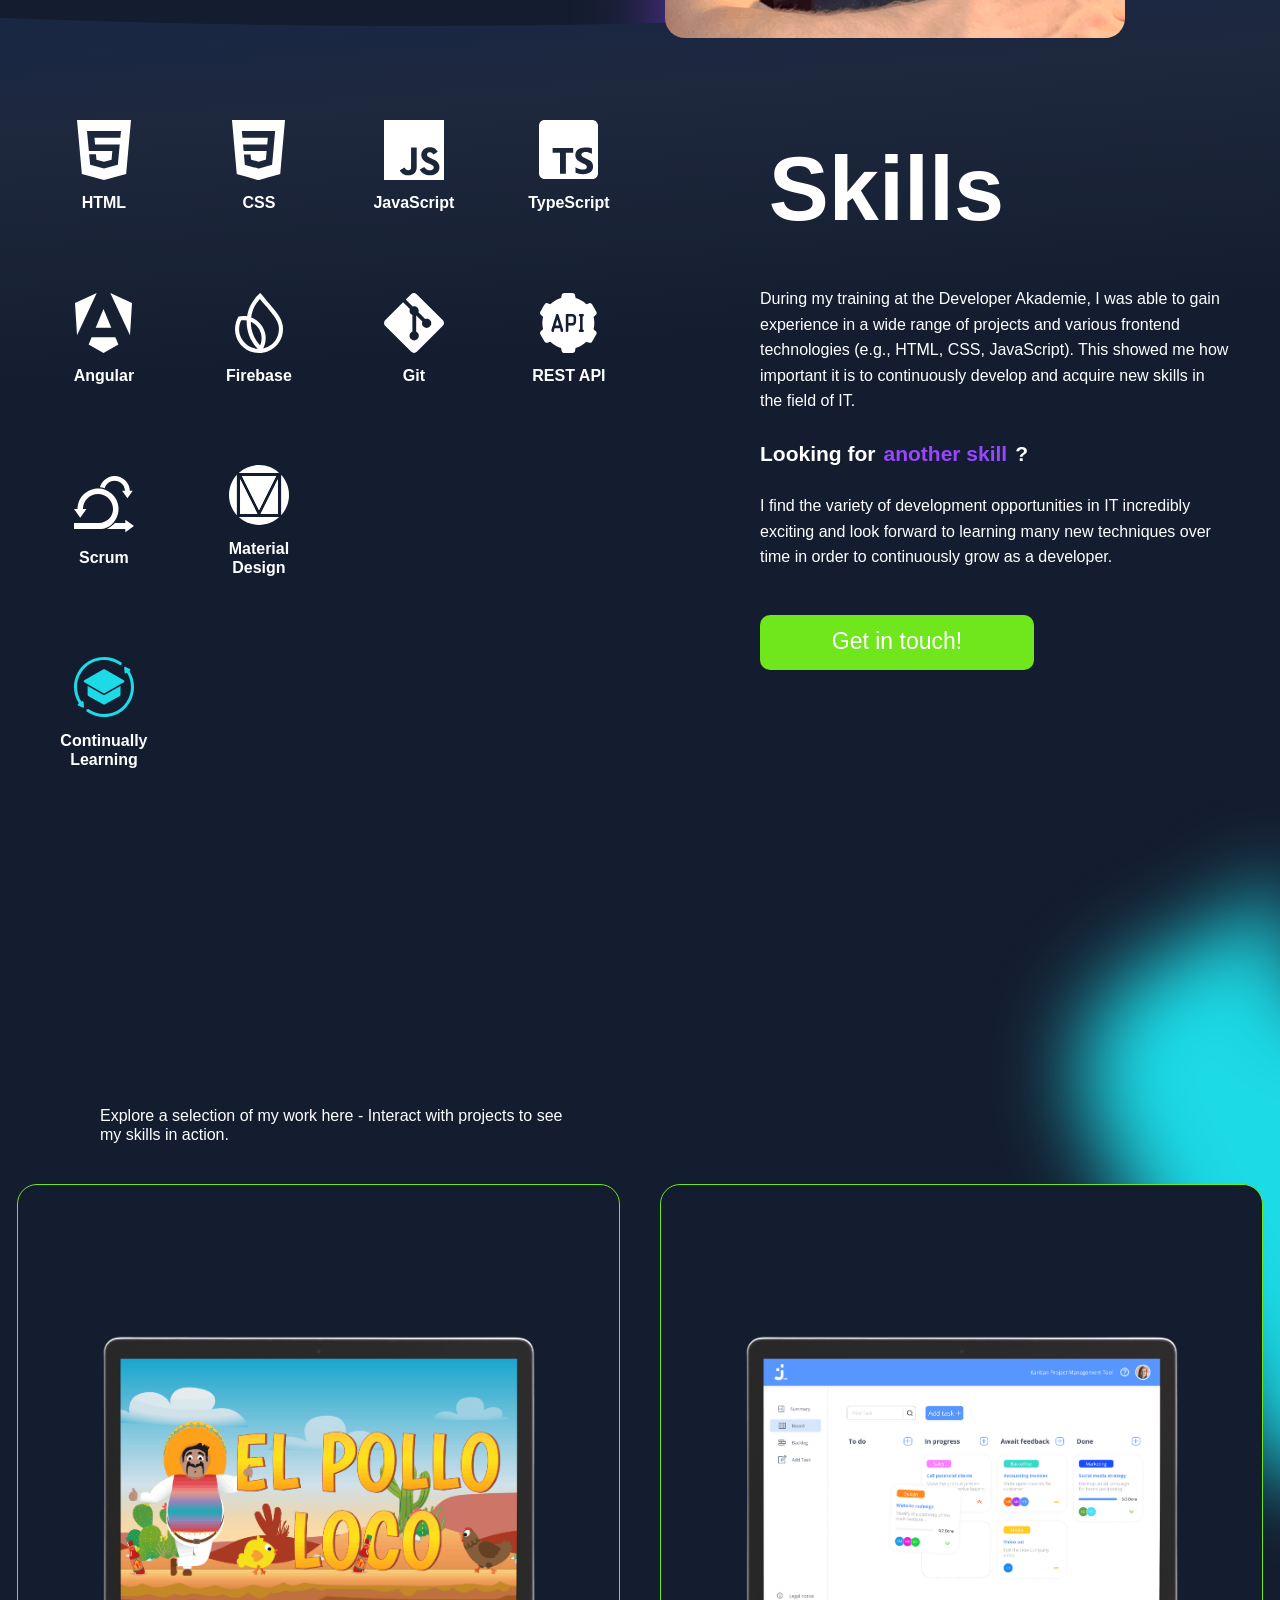
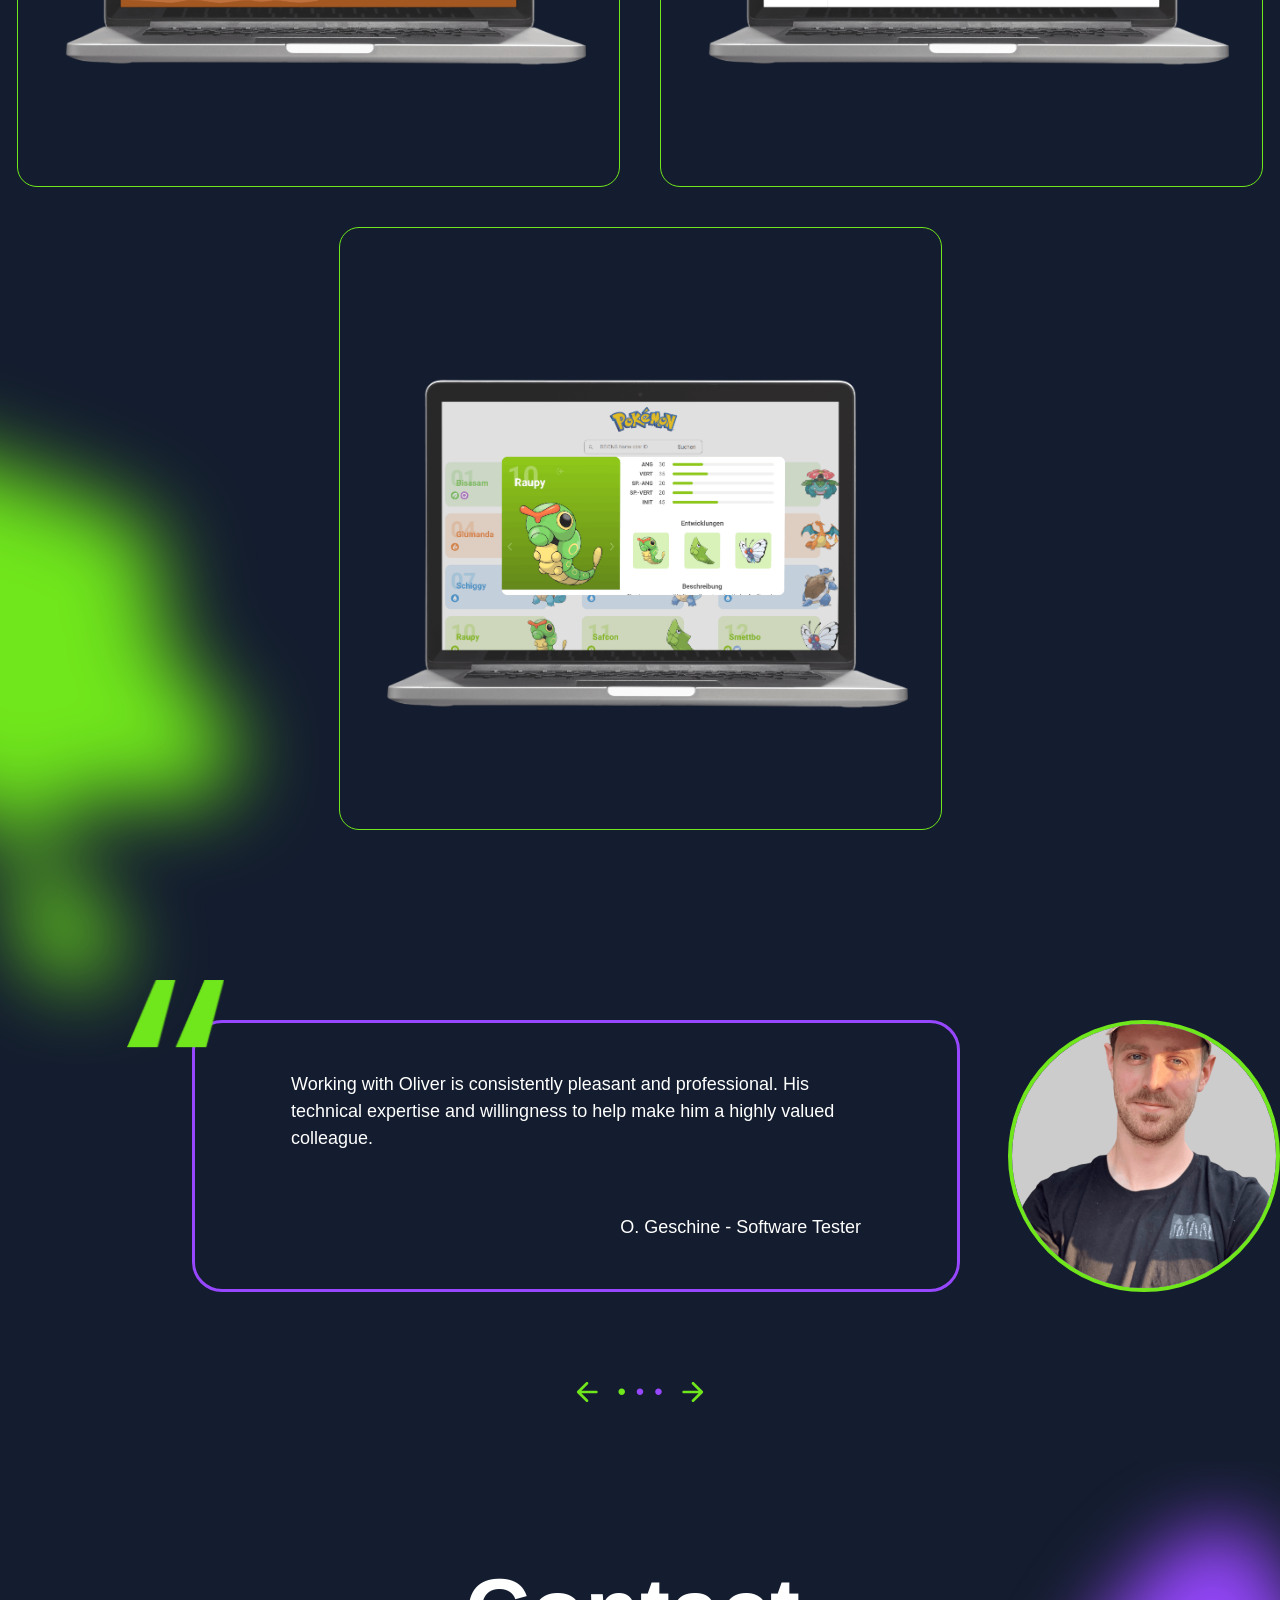
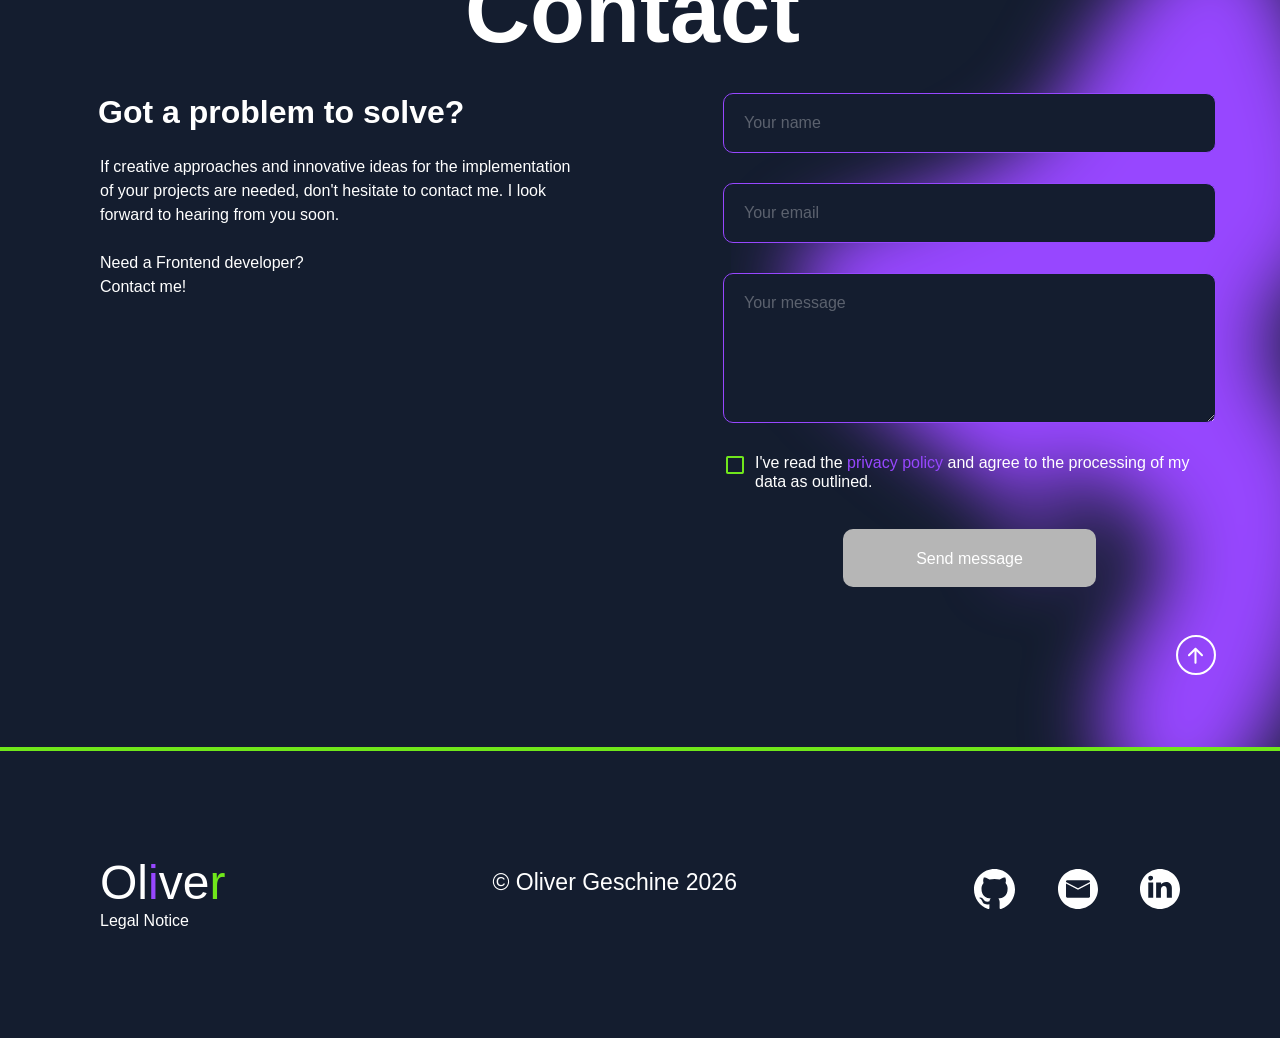
==== commit 27d940c8: "first update from portfolio feedback #3" ====
--- a/index.html
+++ b/index.html
@@ -4,7 +4,7 @@
 <head>
     <meta charset="UTF-8">
     <meta name="viewport" content="width=device-width, initial-scale=1.0">
-    <title>Portfolio</title>
+    <title>Oliver Geschine</title>
 
     <link rel="stylesheet" href="style.css">
     <link rel="stylesheet" href="./styles/navbar.css">
@@ -107,7 +107,7 @@
             <a href="#contact" class="landing-section-button" data-translate="landing.cta">Let's talk!</a>
 
             <div class="landing-section-link-container">
-                <div class="links">
+                <div class="links" id="landingLinks">
                     <img src="./assets/icons/green_line.png" alt="">
                     <a href="https://github.com/OliGeschine" target="_blank"><img src="./assets/icons/github.svg"
                             alt="Github"></a>
@@ -116,7 +116,7 @@
                             src="./assets/icons/linkedin.svg" alt="LinkedIn"></a>
                 </div>
 
-                <div class="scroll-down-container">
+                <div class="scroll-down-container" id="scrollDown">
                     <p data-translate="landing.scroll">Scroll down</p>
                     <img src="./assets/icons/white_arrow_up_framed.svg" alt="">
                 </div>
--- a/styles/landing-section.css
+++ b/styles/landing-section.css
@@ -1,3 +1,37 @@
+@keyframes slideUpAndDown {
+    0% {
+        transform: translateY(0px) rotate(90deg);
+    }
+
+    100% {
+        transform: translateY(-25px) rotate(90deg);
+    }
+}
+
+@keyframes slideInFromLeft {
+    from {
+        transform: translateX(-100%);
+        opacity: 0;
+    }
+
+    to {
+        transform: translateX(0);
+        opacity: 1;
+    }
+}
+
+@keyframes slideOutToLeft {
+    from {
+        transform: translateX(0);
+        opacity: 1;
+    }
+
+    to {
+        transform: translateX(-100%);
+        opacity: 0;
+    }
+}
+
 .landing-section {
     width: 100%;
     height: 100vh;
@@ -81,6 +115,16 @@
     gap: clamp(20px, 4vw, 42px);
     position: relative;
     padding-left: calc(clamp(50px, 10vw, 100px) + clamp(15px, 2vw, 20px));
+    transform: translateX(-100%);
+    opacity: 0;
+}
+
+.links.slide-in {
+    animation: slideInFromLeft 0.6s ease-out forwards;
+}
+
+.links.slide-out {
+    animation: slideOutToLeft 0.6s ease-out forwards;
 }
 
 .links>img {
@@ -121,6 +165,10 @@
     transform: rotate(90deg);
     transform-origin: center;
     white-space: nowrap;
+    animation-duration: 1s;
+    animation-name: slideUpAndDown;
+    animation-iteration-count: infinite;
+    animation-direction: alternate;
 }
 
 .scroll-down-container img {
--- a/styles/about-me-section.css
+++ b/styles/about-me-section.css
@@ -148,11 +148,6 @@
         position: relative;
     }
 
-    .about_me_section h1 {
-        font-size: clamp(32px, 8vw, 48px);
-        text-align: left;
-    }
-
     .infobox>span {
         font-size: clamp(14px, 3vw, 16px);
     }
@@ -218,10 +213,6 @@
     .about_me_section {
         gap: 0px;
         padding-top: 40px;
-    }
-
-    .about_me_section h1 {
-        font-size: 36px;
     }
 
     .infobox {
@@ -253,10 +244,6 @@
         padding-top: 80px;
     }
 
-    .about_me_section h1 {
-        font-size: 32px;
-    }
-
     .short_info_container {
         font-size: 13px;
         gap: 16px;
--- a/styles/skills-section.css
+++ b/styles/skills-section.css
@@ -1,3 +1,27 @@
+@keyframes slideInFromRight {
+    from {
+        transform: translateX(100%);
+        opacity: 0;
+    }
+
+    to {
+        transform: translateX(0);
+        opacity: 1;
+    }
+}
+
+@keyframes slideOutToRight {
+    from {
+        transform: translateX(0);
+        opacity: 1;
+    }
+
+    to {
+        transform: translateX(100%);
+        opacity: 0;
+    }
+}
+
 .skills_section {
     display: flex;
     width: 100%;
@@ -129,6 +153,16 @@
     width: 100%;
     max-width: clamp(300px, 90vw, 761px);
     margin-left: auto;
+    transform: translateX(100%);
+    opacity: 0;
+}
+
+.skills_headline_container.slide-in {
+    animation: slideInFromRight 0.6s ease-out forwards;
+}
+
+.skills_headline_container.slide-out {
+    animation: slideOutToRight 0.6s ease-out forwards;
 }
 
 .skills_section h2 {
@@ -247,15 +281,20 @@
         flex-direction: column;
     }
 
+    .skills-intro {
+        padding-right: clamp(12px, 4vw, 60px);
+    }
+
     .skills_infobox_span {
         justify-content: flex-end;
-        padding-right: clamp(12px, 4vw, 60px);
         margin-left: auto;
         text-align: right;
+        padding-right: clamp(12px, 4vw, 60px);
     }
 
     .skills-overview {
         align-self: center;
+        padding-right: clamp(12px, 4vw, 60px);
     }
 
     .skills-section-button {
@@ -283,22 +322,8 @@
     }
 }
 
-@media (max-width: 515px) {
-    .skills-intro {
-        padding-right: clamp(12px, 4vw, 60px);
-    }
-
-    .skills-overview {
-        align-self: auto;
-    }
-}
-
 /* ⚠️ SMALL MOBILE - 480px */
 @media(max-width: 480px) {
-    .skills_section h1 {
-        font-size: 42px;
-    }
-
     .skills-overview {
         grid-template-columns: repeat(3, 1fr);
         gap: clamp(40px, 6vw, 80px) clamp(40px, 5vw, 80px);
@@ -329,10 +354,6 @@
 
 /* ⚠️ EXTRA SMALL - 375px */
 @media(max-width: 375px) {
-    .skills_section h1 {
-        font-size: 38px;
-    }
-
     .skill-container {
         max-width: 70px;
     }
--- a/styles/portfolio-section.css
+++ b/styles/portfolio-section.css
@@ -1,3 +1,27 @@
+@keyframes slideInFromLeft {
+    from {
+        transform: translateX(-100%);
+        opacity: 0;
+    }
+
+    to {
+        transform: translateX(0);
+        opacity: 1;
+    }
+}
+
+@keyframes slideOutToLeft {
+    from {
+        transform: translateX(0);
+        opacity: 1;
+    }
+
+    to {
+        transform: translateX(-100%);
+        opacity: 0;
+    }
+}
+
 .portfolio_section {
     display: flex;
     flex-direction: column;
@@ -12,7 +36,7 @@
 }
 
 .portfolio_section h1 {
-    font-size: clamp(45px, 8vw, 90px);
+    font-size: clamp(38px, 8vw, 90px);
     font-weight: 700;
     line-height: 120%;
 }
@@ -34,6 +58,16 @@
     align-items: center;
     gap: clamp(20px, 3vw, 32px);
     margin-bottom: clamp(20px, 4vh, 40px);
+    transform: translateX(-100%);
+    opacity: 0;
+}
+
+.headline_container.slide-in {
+    animation: slideInFromLeft 0.6s ease-out forwards;
+}
+
+.headline_container.slide-out {
+    animation: slideOutToLeft 0.6s ease-out forwards;
 }
 
 .headline_container>img {
@@ -190,7 +224,7 @@
 
 .portfolio_section h2 {
     color: #9747FF;
-    font-size: clamp(24px, 4vw, 32px);
+    font-size: clamp(18px, 4vw, 32px);
     font-weight: 700;
     text-align: center;
 }
@@ -326,10 +360,6 @@
 
 /* ⚠️ MEDIA QUERY - 480px - Mobile */
 @media(max-width: 480px) {
-    .portfolio_section h1 {
-        font-size: 42px;
-    }
-
     .headline_container {
         margin-bottom: 20px;
     }
@@ -351,10 +381,6 @@
     .info_container {
         gap: 22px;
         padding: 24px 0px;
-    }
-
-    .portfolio_section h2 {
-        font-size: 24px;
     }
 
     .project-description {
@@ -383,9 +409,6 @@
 }
 
 @media (max-width: 420px) {
-    .portfolio_section h2 {
-        font-size: 18px;
-    }
 
     .overlay {
         top: 40px;
@@ -395,10 +418,6 @@
 
 /* ⚠️ MEDIA QUERY - 375px - Small Mobile */
 @media(max-width: 375px) {
-    .portfolio_section h1 {
-        font-size: 38px;
-    }
-
     .project_container {
         min-width: 300px;
     }
@@ -408,10 +427,6 @@
         margin-right: 10px;
     }
 
-    .portfolio_section h2 {
-        font-size: 22px;
-    }
-
     .project-description {
         font-size: 12px;
         padding: 0 5px;
--- a/styles/comment-section.css
+++ b/styles/comment-section.css
@@ -1,3 +1,27 @@
+@keyframes slideInFromRight {
+    from {
+        transform: translateX(100%);
+        opacity: 0;
+    }
+
+    to {
+        transform: translateX(0);
+        opacity: 1;
+    }
+}
+
+@keyframes slideOutToRight {
+    from {
+        transform: translateX(0);
+        opacity: 1;
+    }
+
+    to {
+        transform: translateX(100%);
+        opacity: 0;
+    }
+}
+
 .comment-section {
     display: flex;
     flex-direction: column;
@@ -62,6 +86,16 @@
     align-items: center;
     position: relative;
     flex-shrink: 0;
+    transform: translateX(-100%);
+    opacity: 0;
+}
+
+.comment-img-container.slide-in {
+    animation: slideInFromRight 0.6s ease-out forwards;
+}
+
+.comment-img-container.slide-out {
+    animation: slideOutToRight 0.6s ease-out forwards;
 }
 
 .comment-img {
--- a/styles/contact-section.css
+++ b/styles/contact-section.css
@@ -1,3 +1,27 @@
+@keyframes slideInFromRight {
+    from {
+        transform: translateX(100%);
+        opacity: 0;
+    }
+
+    to {
+        transform: translateX(0);
+        opacity: 1;
+    }
+}
+
+@keyframes slideOutToRight {
+    from {
+        transform: translateX(0);
+        opacity: 1;
+    }
+
+    to {
+        transform: translateX(100%);
+        opacity: 0;
+    }
+}
+
 .contact-section {
     display: flex;
     flex-direction: column;
@@ -17,6 +41,16 @@
     line-height: 120%;
     max-width: 1440px;
     gap: clamp(20px, 4vw, 32px);
+    transform: translateX(-100%);
+    opacity: 0;
+}
+
+.contact-headline-container.slide-in {
+    animation: slideInFromRight 0.6s ease-out forwards;
+}
+
+.contact-headline-container.slide-out {
+    animation: slideOutToRight 0.6s ease-out forwards;
 }
 
 .contact-headline-container h1 {
@@ -61,7 +95,7 @@
 }
 
 .contact-content-headline-container h2 {
-    font-size: clamp(24px, 4vw, 32px);
+    font-size: clamp(16px, 4vw, 32px);
     font-weight: 700;
     line-height: 120%;
     margin: 0;
@@ -333,7 +367,8 @@
 
     .contact-headline-container {
         justify-content: flex-start;
-        transform: translateX(calc((1440px) / 3));
+        position: relative;
+        right: -470px;
     }
 
     .contact-headline-container img {
@@ -406,21 +441,12 @@
 
 /* MOBILE - 768px */
 @media(max-width: 768px) {
-    .contact-headline-container h1 {
-        font-size: 45px;
-    }
-
     .contact-headline-container img {
         width: 200px;
     }
 
     .contact-content-container {
         gap: 40px;
-    }
-
-    .contact-content-headline-container h2 {
-        font-size: 28px;
-        text-align: center;
     }
 
     .contact-content-span-container {
@@ -459,20 +485,12 @@
 
 /* SMALL MOBILE - 480px */
 @media(max-width: 480px) {
-    .contact-headline-container h1 {
-        font-size: 42px;
-    }
-
     .contact-headline-container img {
         width: 120px;
     }
 
     .contact-content-container {
         gap: 35px;
-    }
-
-    .contact-content-headline-container h2 {
-        font-size: 20px;
     }
 
     .contact-content-span-container {
@@ -508,10 +526,6 @@
 
 /* EXTRA SMALL - 375px */
 @media(max-width: 375px) {
-    .contact-headline-container h1 {
-        font-size: 38px;
-    }
-
     .contact-headline-container img {
         width: 70px;
     }
